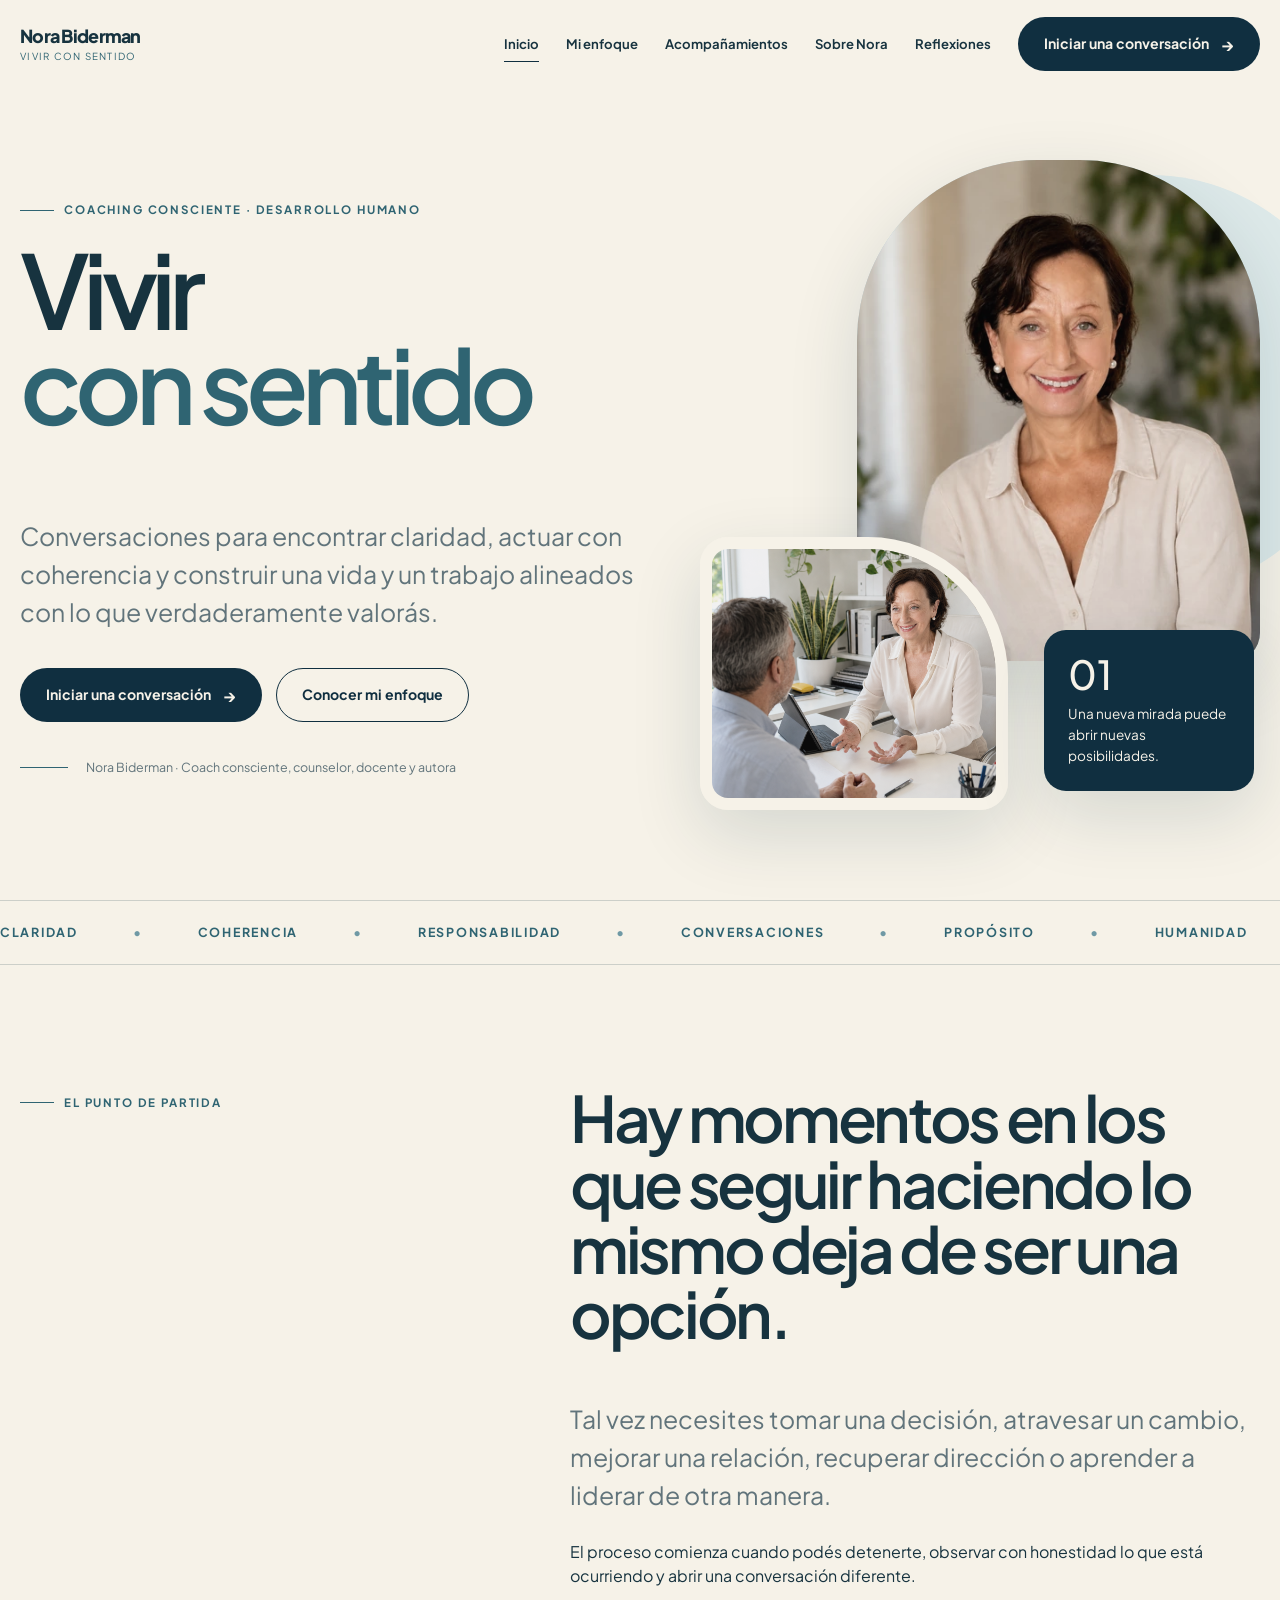
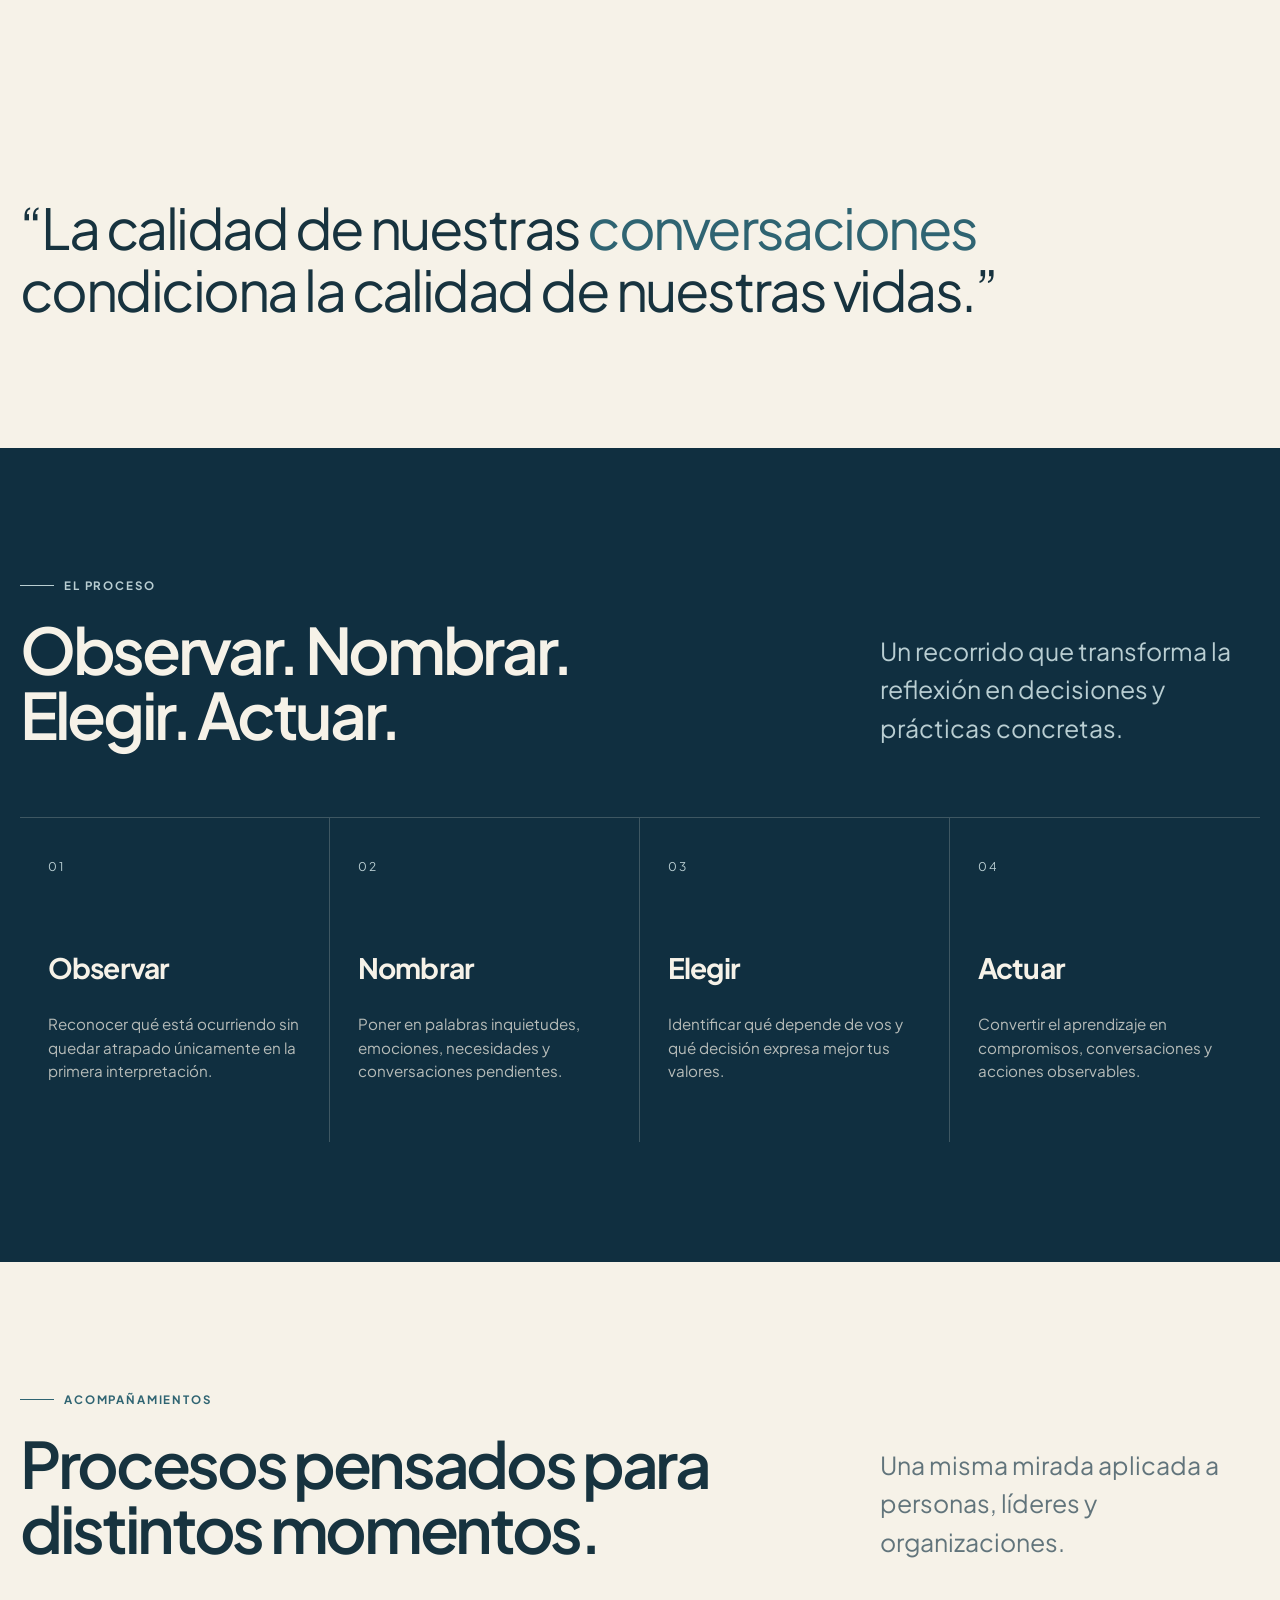
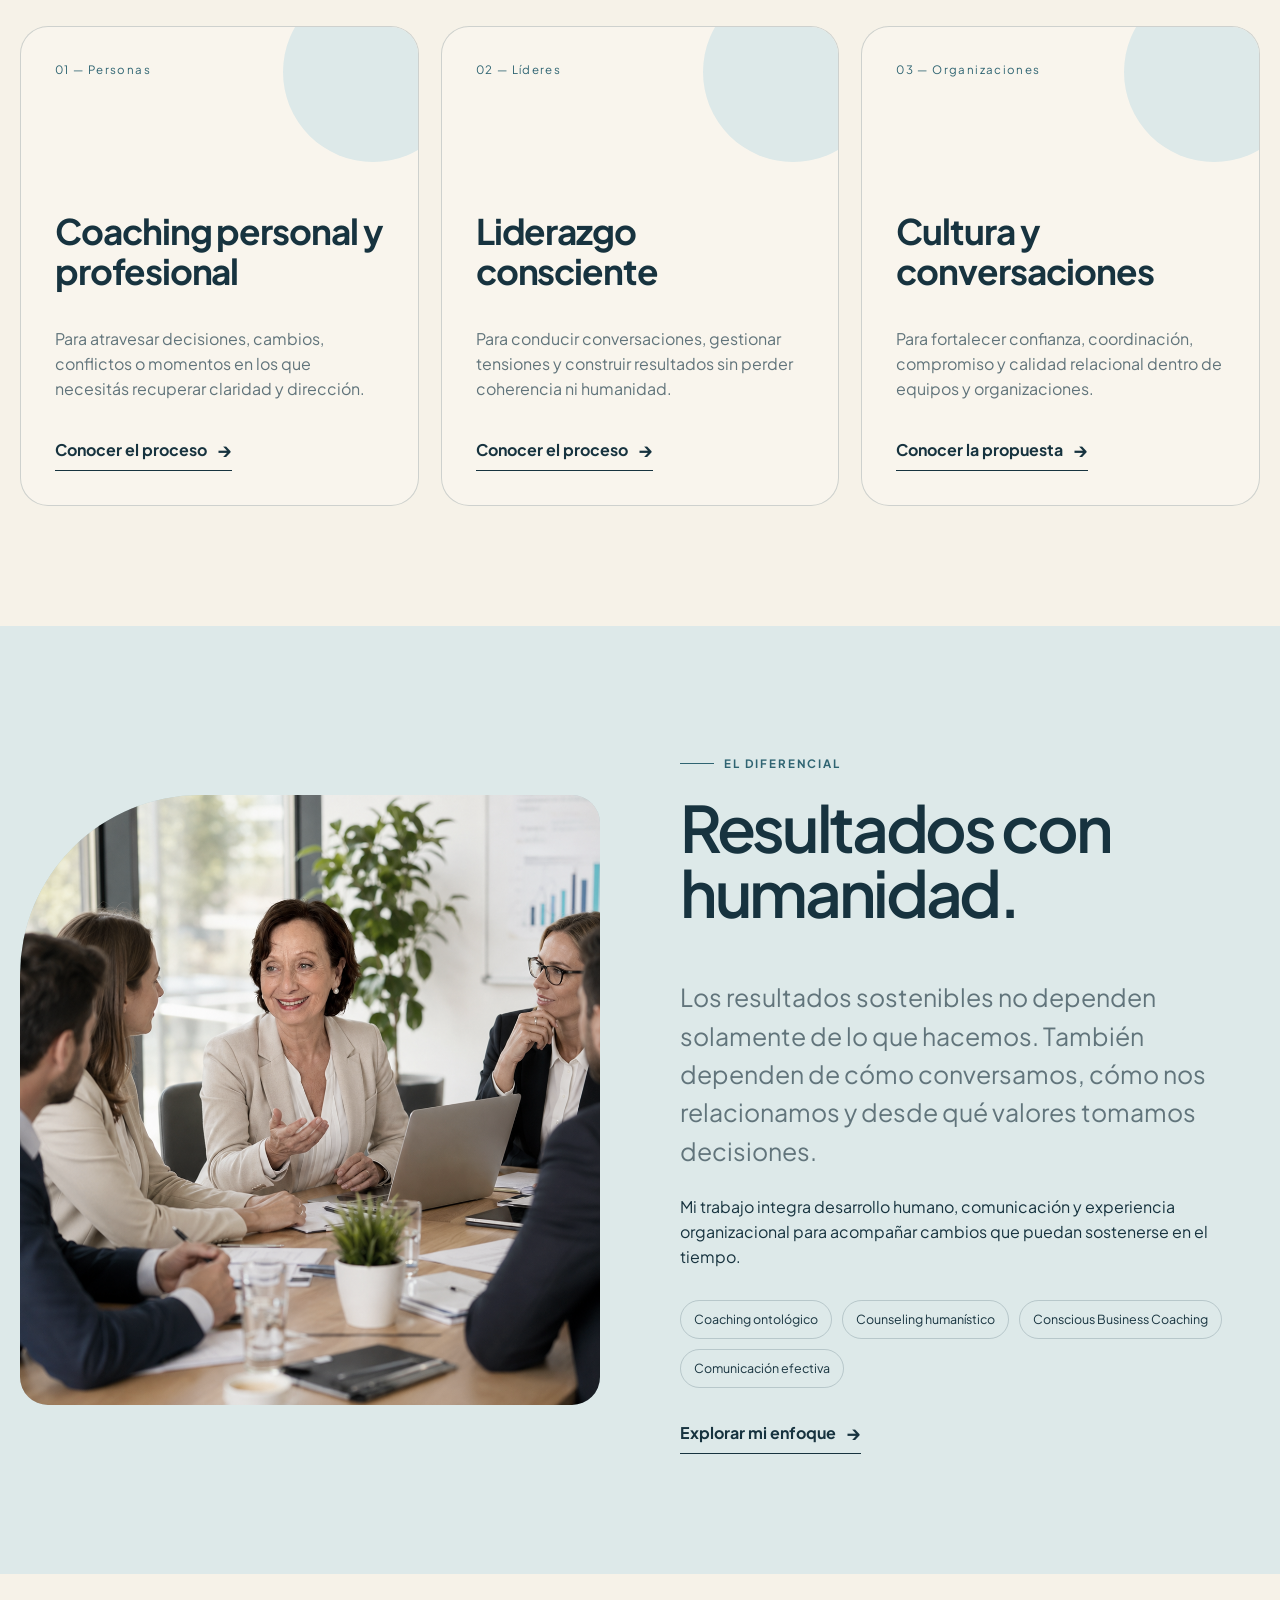
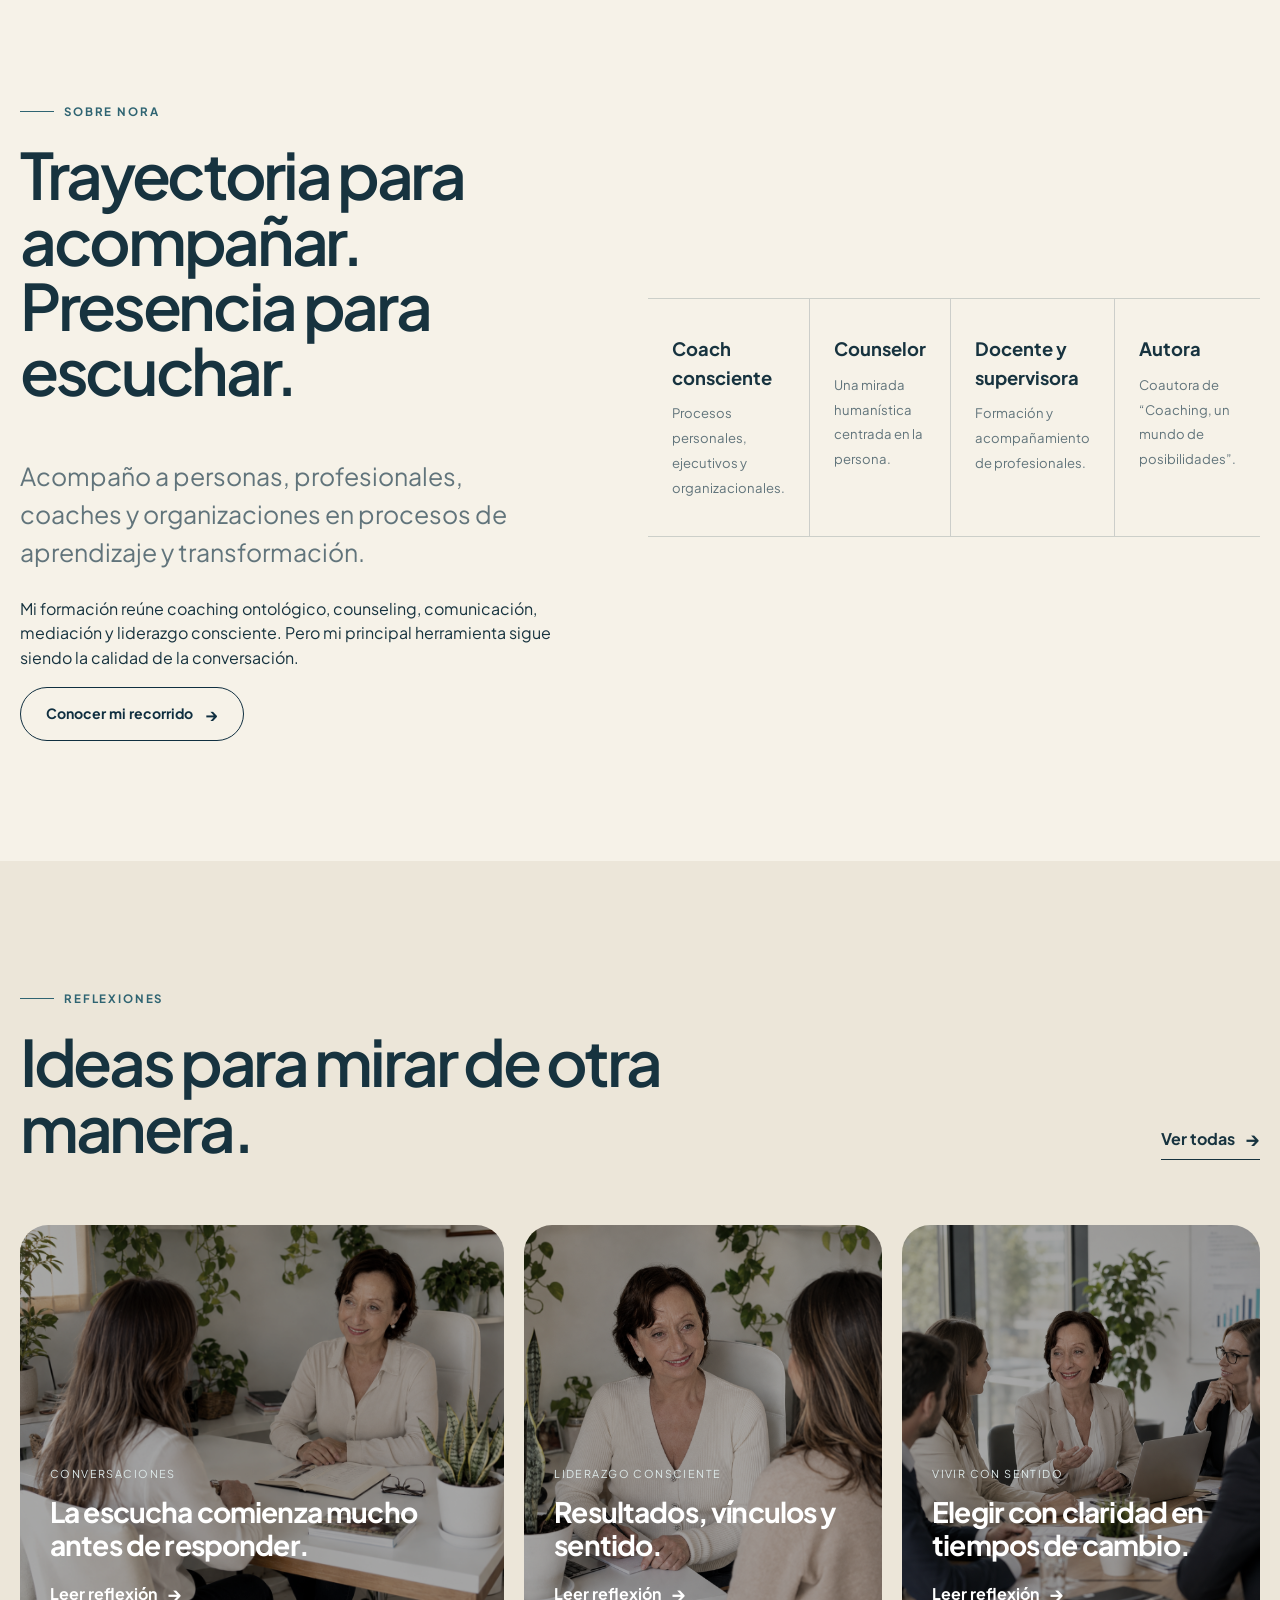
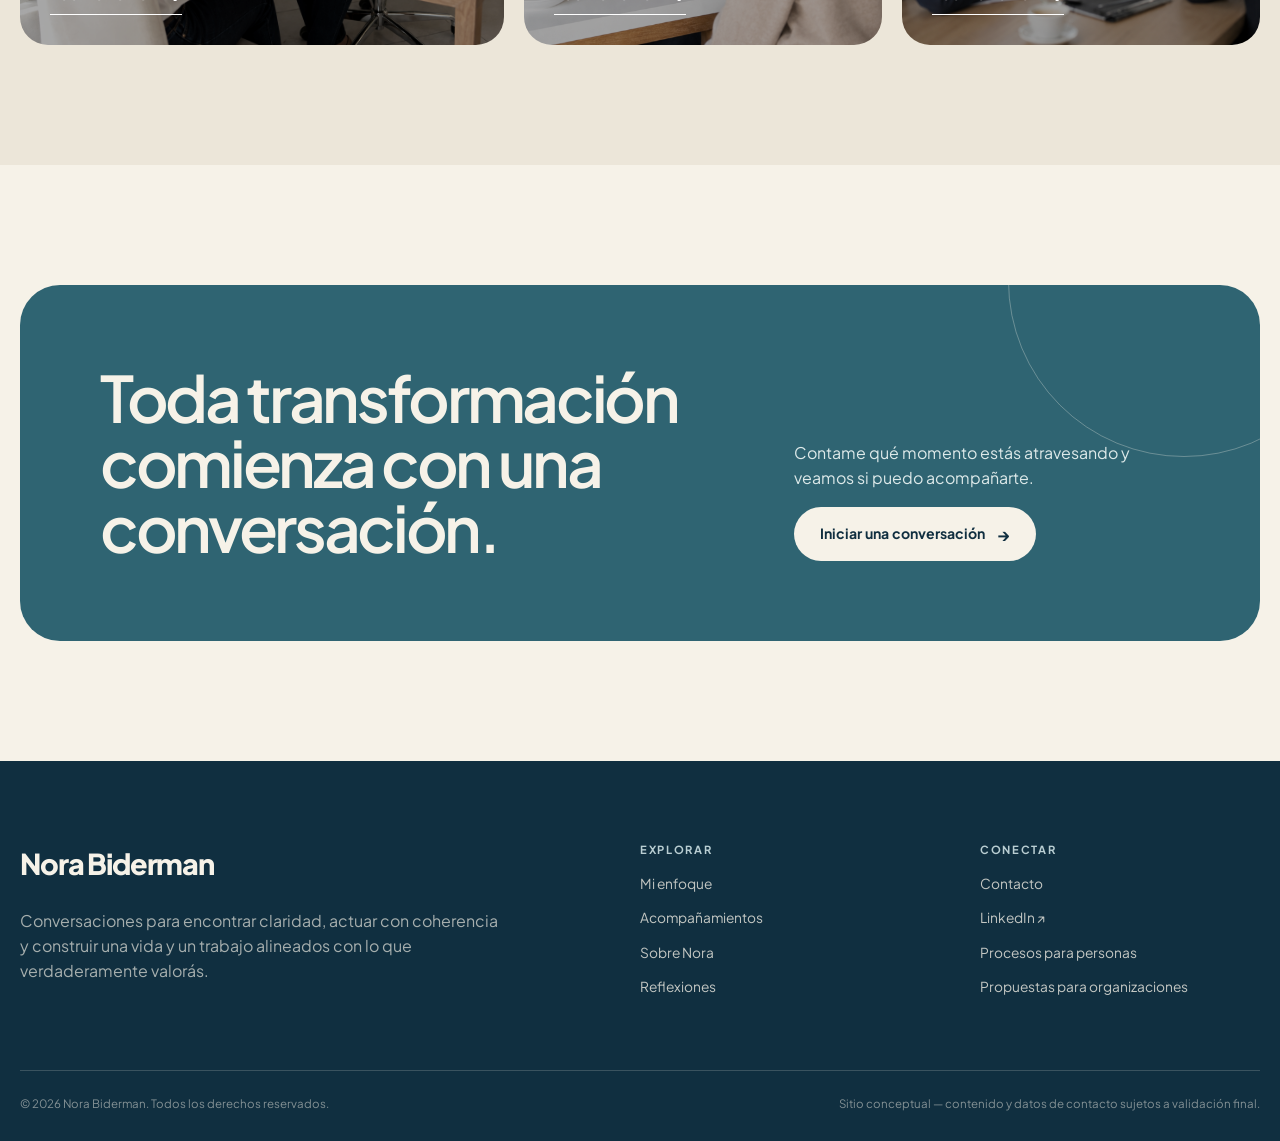
==== index.html @ 9ffe687c "Add files via upload Mover sitio a la raíz" ====
<!doctype html>
<html lang="es">
<head>
  <meta charset="utf-8">
  <meta name="viewport" content="width=device-width, initial-scale=1">
  <title>Nora Biderman — Vivir con sentido</title>
  <meta name="description" content="Coaching consciente para personas, líderes y organizaciones. Conversaciones para encontrar claridad y actuar con coherencia.">
  <meta name="theme-color" content="#102f40">
  <link rel="icon" href="favicon.svg" type="image/svg+xml">
  <link rel="preconnect" href="https://fonts.googleapis.com">
  <link rel="preconnect" href="https://fonts.gstatic.com" crossorigin>
  <link rel="stylesheet" href="styles.css">
</head>
<body>

<a class="skip-link" href="#contenido">Saltar al contenido</a>
<header class="site-header">
  <div class="container navbar">
    <a class="brand" href="index.html" aria-label="Nora Biderman, inicio">
      <span class="brand-name">Nora Biderman</span>
      <span class="brand-tag">Vivir con sentido</span>
    </a>
    <nav class="nav-links" aria-label="Navegación principal">
      <a href="index.html" class="active">Inicio</a><a href="enfoque.html" class="">Mi enfoque</a><a href="acompanamientos.html" class="">Acompañamientos</a><a href="sobre-nora.html" class="">Sobre Nora</a><a href="reflexiones.html" class="">Reflexiones</a>
      <a class="btn btn-primary" href="contacto.html">Iniciar una conversación <span class="arrow">→</span></a>
    </nav>
    <button class="menu-toggle" aria-label="Abrir menú" aria-expanded="false">☰</button>
  </div>
</header>
<main id="contenido">

<section class="hero">
  <div class="container hero-grid">
    <div class="hero-copy reveal">
      <span class="eyebrow">Coaching consciente · Desarrollo humano</span>
      <h1>Vivir<br><span class="display-line">con sentido</span></h1>
      <p class="lead">Conversaciones para encontrar claridad, actuar con coherencia y construir una vida y un trabajo alineados con lo que verdaderamente valorás.</p>
      <div class="hero-actions">
        <a class="btn btn-primary" href="contacto.html">Iniciar una conversación <span class="arrow">→</span></a>
        <a class="btn btn-secondary" href="enfoque.html">Conocer mi enfoque</a>
      </div>
      <div class="hero-signature">Nora Biderman · Coach consciente, counselor, docente y autora</div>
    </div>
    <div class="hero-visual reveal">
      <div class="hero-image-main"><img src="assets/nora-biderman-home.webp" alt="Retrato de Nora Biderman"></div>
      <div class="hero-image-small"><img src="assets/coaching-two-women.webp" alt="Dos personas en una conversación profesional"></div>
      <div class="hero-note"><strong>01</strong>Una nueva mirada puede abrir nuevas posibilidades.</div>
    </div>
  </div>
</section>

<div class="marquee" aria-hidden="true"><div class="marquee-track">
  <span>Claridad</span><span>Coherencia</span><span>Responsabilidad</span><span>Conversaciones</span><span>Propósito</span><span>Humanidad</span>
  <span>Claridad</span><span>Coherencia</span><span>Responsabilidad</span><span>Conversaciones</span><span>Propósito</span><span>Humanidad</span>
</div></div>

<section class="section">
  <div class="container intro-grid">
    <div class="reveal"><span class="eyebrow">El punto de partida</span></div>
    <div class="intro-copy reveal">
      <h2>Hay momentos en los que seguir haciendo lo mismo deja de ser una opción.</h2>
      <p class="lead">Tal vez necesites tomar una decisión, atravesar un cambio, mejorar una relación, recuperar dirección o aprender a liderar de otra manera.</p>
      <p>El proceso comienza cuando podés detenerte, observar con honestidad lo que está ocurriendo y abrir una conversación diferente.</p>
    </div>
  </div>
</section>

<section class="section-sm">
  <div class="container reveal">
    <p class="quote-block">“La calidad de nuestras <em>conversaciones</em> condiciona la calidad de nuestras vidas.”</p>
  </div>
</section>

<section class="section dark-section">
  <div class="container">
    <div class="section-head reveal">
      <div><span class="eyebrow">El proceso</span><h2>Observar. Nombrar.<br>Elegir. Actuar.</h2></div>
      <p class="lead">Un recorrido que transforma la reflexión en decisiones y prácticas concretas.</p>
    </div>
    <div class="method-grid">
      <article class="method-card reveal"><div class="method-number">01</div><h3>Observar</h3><p>Reconocer qué está ocurriendo sin quedar atrapado únicamente en la primera interpretación.</p></article>
      <article class="method-card reveal"><div class="method-number">02</div><h3>Nombrar</h3><p>Poner en palabras inquietudes, emociones, necesidades y conversaciones pendientes.</p></article>
      <article class="method-card reveal"><div class="method-number">03</div><h3>Elegir</h3><p>Identificar qué depende de vos y qué decisión expresa mejor tus valores.</p></article>
      <article class="method-card reveal"><div class="method-number">04</div><h3>Actuar</h3><p>Convertir el aprendizaje en compromisos, conversaciones y acciones observables.</p></article>
    </div>
  </div>
</section>

<section class="section">
  <div class="container">
    <div class="section-head reveal">
      <div><span class="eyebrow">Acompañamientos</span><h2>Procesos pensados para distintos momentos.</h2></div>
      <p class="lead">Una misma mirada aplicada a personas, líderes y organizaciones.</p>
    </div>
    <div class="services-grid">
      <article class="service-card reveal"><div class="service-orb"></div><span class="num">01 — Personas</span><h3>Coaching personal y profesional</h3><p>Para atravesar decisiones, cambios, conflictos o momentos en los que necesitás recuperar claridad y dirección.</p><a class="text-link" href="acompanamientos.html#personas">Conocer el proceso <span class="arrow">→</span></a></article>
      <article class="service-card reveal"><div class="service-orb"></div><span class="num">02 — Líderes</span><h3>Liderazgo consciente</h3><p>Para conducir conversaciones, gestionar tensiones y construir resultados sin perder coherencia ni humanidad.</p><a class="text-link" href="acompanamientos.html#lideres">Conocer el proceso <span class="arrow">→</span></a></article>
      <article class="service-card reveal"><div class="service-orb"></div><span class="num">03 — Organizaciones</span><h3>Cultura y conversaciones</h3><p>Para fortalecer confianza, coordinación, compromiso y calidad relacional dentro de equipos y organizaciones.</p><a class="text-link" href="acompanamientos.html#organizaciones">Conocer la propuesta <span class="arrow">→</span></a></article>
    </div>
  </div>
</section>

<section class="section" style="background:var(--sky)">
  <div class="container split">
    <div class="image-frame reveal"><img src="assets/team-conversation.webp" alt="Personas conversando en un espacio de trabajo luminoso"></div>
    <div class="reveal">
      <span class="eyebrow">El diferencial</span>
      <h2>Resultados con humanidad.</h2>
      <p class="lead">Los resultados sostenibles no dependen solamente de lo que hacemos. También dependen de cómo conversamos, cómo nos relacionamos y desde qué valores tomamos decisiones.</p>
      <p>Mi trabajo integra desarrollo humano, comunicación y experiencia organizacional para acompañar cambios que puedan sostenerse en el tiempo.</p>
      <div class="pill-list"><span class="pill">Coaching ontológico</span><span class="pill">Counseling humanístico</span><span class="pill">Conscious Business Coaching</span><span class="pill">Comunicación efectiva</span></div>
      <a class="text-link" href="enfoque.html">Explorar mi enfoque <span class="arrow">→</span></a>
    </div>
  </div>
</section>

<section class="section">
  <div class="container split">
    <div class="reveal">
      <span class="eyebrow">Sobre Nora</span>
      <h2>Trayectoria para acompañar. Presencia para escuchar.</h2>
      <p class="lead">Acompaño a personas, profesionales, coaches y organizaciones en procesos de aprendizaje y transformación.</p>
      <p>Mi formación reúne coaching ontológico, counseling, comunicación, mediación y liderazgo consciente. Pero mi principal herramienta sigue siendo la calidad de la conversación.</p>
      <a class="btn btn-secondary" href="sobre-nora.html">Conocer mi recorrido <span class="arrow">→</span></a>
    </div>
    <div class="reveal">
      <div class="credentials">
        <div class="credential"><strong>Coach consciente</strong><span>Procesos personales, ejecutivos y organizacionales.</span></div>
        <div class="credential"><strong>Counselor</strong><span>Una mirada humanística centrada en la persona.</span></div>
        <div class="credential"><strong>Docente y supervisora</strong><span>Formación y acompañamiento de profesionales.</span></div>
        <div class="credential"><strong>Autora</strong><span>Coautora de “Coaching, un mundo de posibilidades”.</span></div>
      </div>
    </div>
  </div>
</section>

<section class="section" style="background:var(--ivory-deep)">
  <div class="container">
    <div class="section-head reveal"><div><span class="eyebrow">Reflexiones</span><h2>Ideas para mirar de otra manera.</h2></div><a class="text-link" href="reflexiones.html">Ver todas <span class="arrow">→</span></a></div>
    <div class="reflection-grid">
      <a class="article-card reveal" href="reflexiones.html"><img src="assets/executive-conversation.webp" alt="Conversación entre profesionales"><div class="article-body"><span class="article-tag">Conversaciones</span><h3>La escucha comienza mucho antes de responder.</h3><span class="text-link">Leer reflexión <span class="arrow">→</span></span></div></a>
      <a class="article-card reveal" href="reflexiones.html"><img src="assets/coaching-dialogue.webp" alt="Dos profesionales en una conversación de escucha"><div class="article-body"><span class="article-tag">Liderazgo consciente</span><h3>Resultados, vínculos y sentido.</h3><span class="text-link">Leer reflexión <span class="arrow">→</span></span></div></a>
      <a class="article-card reveal" href="reflexiones.html"><img src="assets/team-conversation.webp" alt="Personas colaborando"><div class="article-body"><span class="article-tag">Vivir con sentido</span><h3>Elegir con claridad en tiempos de cambio.</h3><span class="text-link">Leer reflexión <span class="arrow">→</span></span></div></a>
    </div>
  </div>
</section>

<section class="section">
  <div class="container cta-panel reveal">
    <h2>Toda transformación comienza con una conversación.</h2>
    <div><p>Contame qué momento estás atravesando y veamos si puedo acompañarte.</p><a class="btn btn-light" href="contacto.html">Iniciar una conversación <span class="arrow">→</span></a></div>
  </div>
</section>

</main>

<footer class="site-footer">
  <div class="container">
    <div class="footer-grid">
      <div class="footer-brand">
        <div class="brand-name">Nora Biderman</div>
        <p>Conversaciones para encontrar claridad, actuar con coherencia y construir una vida y un trabajo alineados con lo que verdaderamente valorás.</p>
      </div>
      <div class="footer-col">
        <h4>Explorar</h4>
        <a href="enfoque.html">Mi enfoque</a>
        <a href="acompanamientos.html">Acompañamientos</a>
        <a href="sobre-nora.html">Sobre Nora</a>
        <a href="reflexiones.html">Reflexiones</a>
      </div>
      <div class="footer-col">
        <h4>Conectar</h4>
        <a href="contacto.html">Contacto</a>
        <a href="https://ar.linkedin.com/in/nora-biderman-a055889" target="_blank" rel="noreferrer">LinkedIn ↗</a>
        <a href="contacto.html">Procesos para personas</a>
        <a href="contacto.html">Propuestas para organizaciones</a>
      </div>
    </div>
    <div class="footer-bottom">
      <span>© 2026 Nora Biderman. Todos los derechos reservados.</span>
      <span>Sitio conceptual — contenido y datos de contacto sujetos a validación final.</span>
    </div>
  </div>
</footer>
<script src="script.js"></script>
</body>
</html>
---- styles.css ----
@import url('https://fonts.googleapis.com/css2?family=Plus+Jakarta+Sans:ital,wght@0,300;0,400;0,500;0,600;0,700;0,800;1,400&display=swap');

:root {
  --ivory: #f6f2e8;
  --ivory-deep: #ece6d9;
  --paper: #fffdf7;
  --navy: #102f40;
  --navy-2: #183d50;
  --petrol: #2f6472;
  --blue: #6f99a5;
  --mist: #b9ced2;
  --sky: #dde9e9;
  --sand: #d6c7b0;
  --ink: #17333f;
  --muted: #61747b;
  --line: rgba(16, 47, 64, .18);
  --shadow: 0 24px 70px rgba(16, 47, 64, .14);
  --radius: 28px;
  --max: 1240px;
}

* { box-sizing: border-box; }
html { scroll-behavior: smooth; }
body {
  margin: 0;
  font-family: 'Plus Jakarta Sans', Arial, sans-serif;
  color: var(--ink);
  background: var(--ivory);
  line-height: 1.55;
  text-rendering: optimizeLegibility;
}
img { width: 100%; display: block; }
a { color: inherit; text-decoration: none; }
button, input, select, textarea { font: inherit; }

.skip-link {
  position: fixed; left: 16px; top: -60px; z-index: 1000;
  background: var(--paper); color: var(--navy); padding: 12px 16px; border-radius: 12px;
}
.skip-link:focus { top: 16px; }

.container { width: min(calc(100% - 40px), var(--max)); margin-inline: auto; }
.section { padding: 120px 0; position: relative; }
.section-sm { padding: 72px 0; }

.eyebrow {
  display: inline-flex; align-items: center; gap: 10px;
  font-size: .72rem; font-weight: 700; letter-spacing: .16em; text-transform: uppercase;
  color: var(--petrol); margin-bottom: 22px;
}
.eyebrow::before { content: ''; width: 34px; height: 1px; background: currentColor; }

h1, h2, h3, h4, p { margin-top: 0; }
h1 { font-size: clamp(3.7rem, 8vw, 7.7rem); line-height: .93; letter-spacing: -.065em; font-weight: 600; }
h2 { font-size: clamp(2.4rem, 5vw, 4.9rem); line-height: 1.02; letter-spacing: -.052em; font-weight: 600; }
h3 { font-size: clamp(1.35rem, 2.2vw, 2rem); line-height: 1.15; letter-spacing: -.03em; }
.lead { font-size: clamp(1.15rem, 2vw, 1.55rem); line-height: 1.55; color: var(--muted); }
.display-line { display: block; color: var(--petrol); }

.btn {
  display: inline-flex; align-items: center; justify-content: center; gap: 12px;
  min-height: 54px; padding: 0 25px; border-radius: 999px; border: 1px solid transparent;
  font-size: .88rem; font-weight: 700; transition: .25s ease; cursor: pointer;
}
.btn-primary { color: var(--ivory); background: var(--navy); }
.btn-primary:hover { background: var(--petrol); transform: translateY(-2px); }
.btn-secondary { color: var(--navy); border-color: var(--navy); background: transparent; }
.btn-secondary:hover { background: var(--navy); color: var(--ivory); }
.btn-light { background: var(--ivory); color: var(--navy); }
.btn-light:hover { background: white; transform: translateY(-2px); }
.arrow { font-size: 1.2em; transition: transform .25s ease; }
.btn:hover .arrow, .text-link:hover .arrow { transform: translateX(5px); }
.text-link { display: inline-flex; align-items: center; gap: 10px; font-weight: 700; border-bottom: 1px solid currentColor; padding-bottom: 5px; }

.site-header {
  position: fixed; inset: 0 0 auto; z-index: 100; transition: .25s ease;
  border-bottom: 1px solid transparent;
}
.site-header.scrolled { background: rgba(246, 242, 232, .91); backdrop-filter: blur(16px); border-color: var(--line); }
.navbar { height: 88px; display: flex; align-items: center; justify-content: space-between; gap: 24px; }
.brand { display: flex; flex-direction: column; line-height: 1; }
.brand-name { font-size: 1.12rem; font-weight: 800; letter-spacing: -.04em; }
.brand-tag { font-size: .61rem; color: var(--petrol); margin-top: 7px; text-transform: uppercase; letter-spacing: .13em; }
.nav-links { display: flex; align-items: center; gap: 27px; font-size: .82rem; font-weight: 650; }
.nav-links a:not(.btn) { position: relative; }
.nav-links a:not(.btn)::after { content: ''; position: absolute; left: 0; right: 100%; bottom: -8px; height: 1px; background: var(--navy); transition: .25s; }
.nav-links a:not(.btn):hover::after, .nav-links a.active::after { right: 0; }
.menu-toggle { display: none; border: 0; background: none; color: var(--navy); width: 46px; height: 46px; font-size: 1.5rem; }

.hero { min-height: 100vh; padding: 150px 0 80px; display: grid; align-items: center; overflow: hidden; }
.hero-grid { display: grid; grid-template-columns: 1.05fr .95fr; gap: 62px; align-items: center; }
.hero-copy { position: relative; z-index: 2; }
.hero-copy p { max-width: 640px; }
.hero-actions { display: flex; flex-wrap: wrap; gap: 14px; margin-top: 36px; }
.hero-signature { margin-top: 36px; display: flex; gap: 18px; align-items: center; font-size: .78rem; color: var(--muted); }
.hero-signature::before { content: ''; width: 48px; height: 1px; background: var(--petrol); }
.hero-visual { position: relative; min-height: 650px; }
.hero-visual::before { content: ''; position: absolute; width: 420px; height: 420px; border-radius: 50%; background: var(--sky); top: 15px; right: -100px; }
.hero-image-main { position: absolute; right: 0; top: 0; width: 72%; height: 77%; border-radius: 180px 180px 28px 28px; overflow: hidden; box-shadow: var(--shadow); background: var(--mist); }
.hero-image-main img { height: 100%; object-fit: cover; object-position: center 24%; filter: saturate(.78) contrast(.96); }
.hero-image-small { position: absolute; left: 0; bottom: 0; width: 55%; height: 42%; overflow: hidden; border: 12px solid var(--ivory); border-radius: 28px 140px 28px 28px; box-shadow: var(--shadow); }
.hero-image-small img { height: 100%; object-fit: cover; filter: saturate(.72) contrast(.92); }
.hero-note { position: absolute; right: 1%; bottom: 3%; width: 210px; padding: 24px; background: var(--navy); color: var(--ivory); border-radius: 22px; font-size: .85rem; box-shadow: var(--shadow); }
.hero-note strong { display: block; font-size: 2.5rem; line-height: 1; margin-bottom: 9px; font-weight: 500; }

.marquee { overflow: hidden; border-block: 1px solid var(--line); padding: 22px 0; color: var(--petrol); }
.marquee-track { display: flex; width: max-content; gap: 55px; animation: marquee 24s linear infinite; font-size: .78rem; font-weight: 700; letter-spacing: .14em; text-transform: uppercase; }
.marquee-track span::after { content: '•'; margin-left: 55px; color: var(--blue); }
@keyframes marquee { to { transform: translateX(-50%); } }

.intro-grid { display: grid; grid-template-columns: .8fr 1.2fr; gap: 90px; }
.intro-copy { max-width: 790px; }
.quote-block { font-size: clamp(2rem, 4.4vw, 4.4rem); line-height: 1.09; letter-spacing: -.045em; font-weight: 400; }
.quote-block em { color: var(--petrol); font-style: normal; }

.dark-section { background: var(--navy); color: var(--ivory); }
.dark-section .eyebrow, .dark-section .lead { color: var(--mist); }
.dark-section .line-card { border-color: rgba(246, 242, 232, .22); }

.method-grid { display: grid; grid-template-columns: repeat(4, 1fr); gap: 0; margin-top: 70px; border-top: 1px solid rgba(246,242,232,.2); }
.method-card { padding: 40px 28px 44px; border-right: 1px solid rgba(246,242,232,.2); }
.method-card:last-child { border-right: 0; }
.method-number { font-size: .75rem; color: var(--mist); letter-spacing: .13em; margin-bottom: 75px; }
.method-card p { color: rgba(246,242,232,.72); font-size: .95rem; }

.section-head { display: flex; justify-content: space-between; align-items: end; gap: 40px; margin-bottom: 65px; }
.section-head h2 { max-width: 860px; margin-bottom: 0; }
.section-head p { max-width: 380px; margin-bottom: 0; }
.services-grid { display: grid; grid-template-columns: repeat(3, 1fr); gap: 22px; }
.service-card { min-height: 480px; padding: 34px; border: 1px solid var(--line); border-radius: var(--radius); display: flex; flex-direction: column; position: relative; overflow: hidden; transition: .35s ease; background: rgba(255,253,247,.35); }
.service-card:hover { transform: translateY(-8px); box-shadow: var(--shadow); background: var(--paper); }
.service-card .num { font-size: .72rem; color: var(--petrol); letter-spacing: .12em; }
.service-card h3 { margin-top: auto; font-size: 2.2rem; }
.service-card p { color: var(--muted); }
.service-card .text-link { margin-top: 18px; align-self: flex-start; }
.service-orb { position: absolute; width: 180px; height: 180px; border-radius: 50%; right: -45px; top: -45px; background: var(--sky); transition: .35s; }
.service-card:hover .service-orb { transform: scale(1.15); background: var(--mist); }

.split { display: grid; grid-template-columns: 1fr 1fr; gap: 80px; align-items: center; }
.image-frame { overflow: hidden; min-height: 610px; border-radius: 180px 28px 28px 28px; position: relative; background: var(--mist); }
.image-frame img { height: 100%; position: absolute; object-fit: cover; filter: saturate(.72); }
.pill-list { display: flex; flex-wrap: wrap; gap: 10px; margin: 30px 0; }
.pill { border: 1px solid var(--line); border-radius: 999px; padding: 9px 13px; font-size: .78rem; }

.credentials { display: grid; grid-template-columns: repeat(4, 1fr); border-block: 1px solid var(--line); }
.credential { padding: 36px 24px; border-right: 1px solid var(--line); }
.credential:last-child { border: 0; }
.credential strong { display: block; font-size: 1.15rem; margin-bottom: 8px; }
.credential span { color: var(--muted); font-size: .82rem; }

.reflection-grid { display: grid; grid-template-columns: 1.15fr .85fr .85fr; gap: 20px; }
.article-card { min-height: 420px; border-radius: var(--radius); overflow: hidden; position: relative; display: flex; align-items: flex-end; color: white; }
.article-card img { position: absolute; inset: 0; height: 100%; object-fit: cover; filter: saturate(.65) brightness(.66); transition: .4s ease; }
.article-card:hover img { transform: scale(1.035); }
.article-body { position: relative; z-index: 2; padding: 30px; }
.article-tag { font-size: .68rem; text-transform: uppercase; letter-spacing: .13em; color: var(--sky); }
.article-card h3 { margin: 12px 0 18px; }

.cta-panel { background: var(--petrol); color: var(--ivory); border-radius: 40px; padding: 80px; display: grid; grid-template-columns: 1.25fr .75fr; align-items: end; gap: 50px; overflow: hidden; position: relative; }
.cta-panel::after { content: ''; position: absolute; width: 350px; height: 350px; border: 1px solid rgba(246,242,232,.3); border-radius: 50%; right: -100px; top: -180px; }
.cta-panel h2 { margin-bottom: 0; }
.cta-panel p { color: var(--sky); }

.inner-hero { padding: 190px 0 100px; min-height: 74vh; display: grid; align-items: end; overflow: hidden; }
.inner-hero-grid { display: grid; grid-template-columns: 1.1fr .9fr; gap: 70px; align-items: end; }
.inner-hero h1 { font-size: clamp(3.5rem, 7vw, 6.8rem); }
.inner-visual { min-height: 440px; border-radius: 28px 190px 28px 28px; overflow: hidden; position: relative; }
.inner-visual img { position: absolute; height: 100%; object-fit: cover; filter: saturate(.72); }

.principles-grid { display: grid; grid-template-columns: repeat(2, 1fr); border-top: 1px solid var(--line); }
.principle { display: grid; grid-template-columns: 70px 1fr; gap: 20px; padding: 44px 20px; border-bottom: 1px solid var(--line); }
.principle:nth-child(odd) { border-right: 1px solid var(--line); }
.principle .num { color: var(--petrol); font-size: .75rem; }
.principle p { color: var(--muted); }

.detail-card { display: grid; grid-template-columns: .75fr 1.25fr; gap: 65px; padding: 70px 0; border-bottom: 1px solid var(--line); }
.detail-card ul { columns: 2; padding-left: 18px; color: var(--muted); }
.detail-card li { margin-bottom: 11px; break-inside: avoid; }

.process-steps { display: grid; grid-template-columns: repeat(4, 1fr); gap: 14px; }
.process-step { padding: 28px; min-height: 270px; border-radius: 24px; background: var(--paper); border: 1px solid var(--line); }
.process-step .num { color: var(--petrol); font-size: .72rem; letter-spacing: .14em; }
.process-step h3 { margin-top: 65px; }

.timeline { border-left: 1px solid var(--line); margin-left: 15px; }
.timeline-item { padding: 0 0 55px 50px; position: relative; }
.timeline-item::before { content: ''; position: absolute; width: 13px; height: 13px; border-radius: 50%; background: var(--petrol); left: -7px; top: 6px; }
.timeline-item p { color: var(--muted); max-width: 750px; }

.article-list { display: grid; grid-template-columns: repeat(2, 1fr); gap: 16px; }
.article-list-card { border: 1px solid var(--line); border-radius: 24px; padding: 30px; min-height: 270px; background: rgba(255,255,255,.25); display: flex; flex-direction: column; transition: .25s; }
.article-list-card:hover { transform: translateY(-4px); background: var(--paper); box-shadow: var(--shadow); }
.article-list-card h3 { margin-top: auto; }
.article-list-card p { color: var(--muted); font-size: .9rem; }

.contact-grid { display: grid; grid-template-columns: .8fr 1.2fr; gap: 75px; align-items: start; }
.contact-panel { position: sticky; top: 130px; }
.contact-form { background: var(--paper); border-radius: 30px; padding: 42px; box-shadow: var(--shadow); }
.form-row { display: grid; grid-template-columns: 1fr 1fr; gap: 18px; }
.field { margin-bottom: 18px; }
.field label { display: block; font-size: .74rem; font-weight: 700; margin-bottom: 8px; letter-spacing: .03em; }
.field input, .field select, .field textarea { width: 100%; border: 1px solid var(--line); background: var(--ivory); border-radius: 13px; padding: 15px 16px; outline: 0; color: var(--ink); }
.field input:focus, .field select:focus, .field textarea:focus { border-color: var(--petrol); box-shadow: 0 0 0 3px rgba(47,100,114,.12); }
.field textarea { min-height: 150px; resize: vertical; }
.form-note { color: var(--muted); font-size: .75rem; margin-top: 16px; }
.optional { color: var(--muted); font-weight: 400; }
.form-honeypot { position: absolute; left: -10000px; width: 1px; height: 1px; overflow: hidden; }
.form-status { display: none; padding: 18px; border-radius: 14px; margin-top: 20px; line-height: 1.55; }
.form-status.show { display: block; }
.form-success { background: var(--sky); color: var(--ink); }
.form-error { background: #f8e1dc; color: #6f2d24; }
.form-error a { color: inherit; font-weight: 700; text-decoration: underline; }
.contact-form[aria-busy="true"] { cursor: progress; }
.contact-form button[disabled] { opacity: .7; cursor: progress; transform: none; }

.faq { border-top: 1px solid var(--line); }
.faq details { border-bottom: 1px solid var(--line); padding: 24px 0; }
.faq summary { cursor: pointer; font-weight: 700; font-size: 1.04rem; list-style: none; display: flex; justify-content: space-between; }
.faq summary::after { content: '+'; color: var(--petrol); font-size: 1.4rem; }
.faq details[open] summary::after { content: '−'; }
.faq details p { color: var(--muted); max-width: 820px; padding-top: 16px; }

.site-footer { background: var(--navy); color: var(--ivory); padding: 80px 0 28px; }
.footer-grid { display: grid; grid-template-columns: 1.4fr repeat(2, .7fr); gap: 60px; padding-bottom: 70px; }
.footer-brand .brand-name { font-size: 1.8rem; }
.footer-brand p { max-width: 480px; color: rgba(246,242,232,.65); margin-top: 24px; }
.footer-col h4 { font-size: .7rem; text-transform: uppercase; letter-spacing: .15em; color: var(--mist); }
.footer-col a { display: block; margin-top: 13px; font-size: .86rem; color: rgba(246,242,232,.78); }
.footer-col a:hover { color: white; }
.footer-bottom { border-top: 1px solid rgba(246,242,232,.18); padding-top: 24px; display: flex; justify-content: space-between; font-size: .72rem; color: rgba(246,242,232,.5); }

.reveal { opacity: 0; transform: translateY(22px); transition: opacity .7s ease, transform .7s ease; }
.reveal.visible { opacity: 1; transform: none; }

@media (max-width: 980px) {
  .nav-links { position: fixed; top: 0; right: -100%; height: 100vh; width: min(86vw, 430px); padding: 110px 36px; background: var(--ivory); flex-direction: column; align-items: flex-start; font-size: 1.1rem; box-shadow: var(--shadow); transition: .3s ease; }
  .nav-links.open { right: 0; }
  .nav-links .btn { width: 100%; margin-top: 18px; }
  .menu-toggle { display: block; position: relative; z-index: 110; }
  .hero-grid, .inner-hero-grid, .split, .contact-grid, .cta-panel, .intro-grid { grid-template-columns: 1fr; }
  .hero { padding-top: 125px; }
  .hero-visual { min-height: 570px; max-width: 680px; width: 100%; margin-inline: auto; }
  .method-grid, .process-steps { grid-template-columns: repeat(2, 1fr); }
  .method-card:nth-child(2) { border-right: 0; }
  .method-card:nth-child(-n+2) { border-bottom: 1px solid rgba(246,242,232,.2); }
  .services-grid { grid-template-columns: 1fr; }
  .service-card { min-height: 370px; }
  .reflection-grid { grid-template-columns: 1fr 1fr; }
  .reflection-grid .article-card:first-child { grid-column: 1 / -1; }
  .credentials { grid-template-columns: repeat(2, 1fr); }
  .credential:nth-child(2) { border-right: 0; }
  .credential:nth-child(-n+2) { border-bottom: 1px solid var(--line); }
  .detail-card { grid-template-columns: 1fr; gap: 20px; }
  .contact-panel { position: static; }
}

@media (max-width: 640px) {
  .container { width: min(calc(100% - 28px), var(--max)); }
  .section { padding: 82px 0; }
  .navbar { height: 74px; }
  h1 { font-size: clamp(3.1rem, 17vw, 5rem); }
  h2 { font-size: clamp(2.25rem, 11vw, 3.7rem); }
  .hero { min-height: auto; padding-top: 120px; }
  .hero-grid { gap: 40px; }
  .hero-visual { min-height: 455px; }
  .hero-image-main { width: 82%; height: 78%; }
  .hero-image-small { width: 62%; height: 39%; border-width: 8px; }
  .hero-note { width: 170px; padding: 18px; font-size: .72rem; }
  .hero-note strong { font-size: 2rem; }
  .section-head { align-items: flex-start; flex-direction: column; }
  .method-grid, .process-steps, .reflection-grid, .article-list, .principles-grid, .form-row { grid-template-columns: 1fr; }
  .method-card, .method-card:nth-child(2) { border-right: 0; border-bottom: 1px solid rgba(246,242,232,.2); }
  .principle:nth-child(odd) { border-right: 0; }
  .image-frame { min-height: 470px; }
  .credentials { grid-template-columns: 1fr; }
  .credential, .credential:nth-child(2) { border-right: 0; border-bottom: 1px solid var(--line); }
  .cta-panel { padding: 45px 26px; border-radius: 28px; }
  .inner-hero { padding: 140px 0 70px; }
  .inner-visual { min-height: 360px; }
  .detail-card ul { columns: 1; }
  .contact-form { padding: 27px 20px; }
  .footer-grid { grid-template-columns: 1fr; gap: 38px; }
  .footer-bottom { flex-direction: column; gap: 10px; }
}
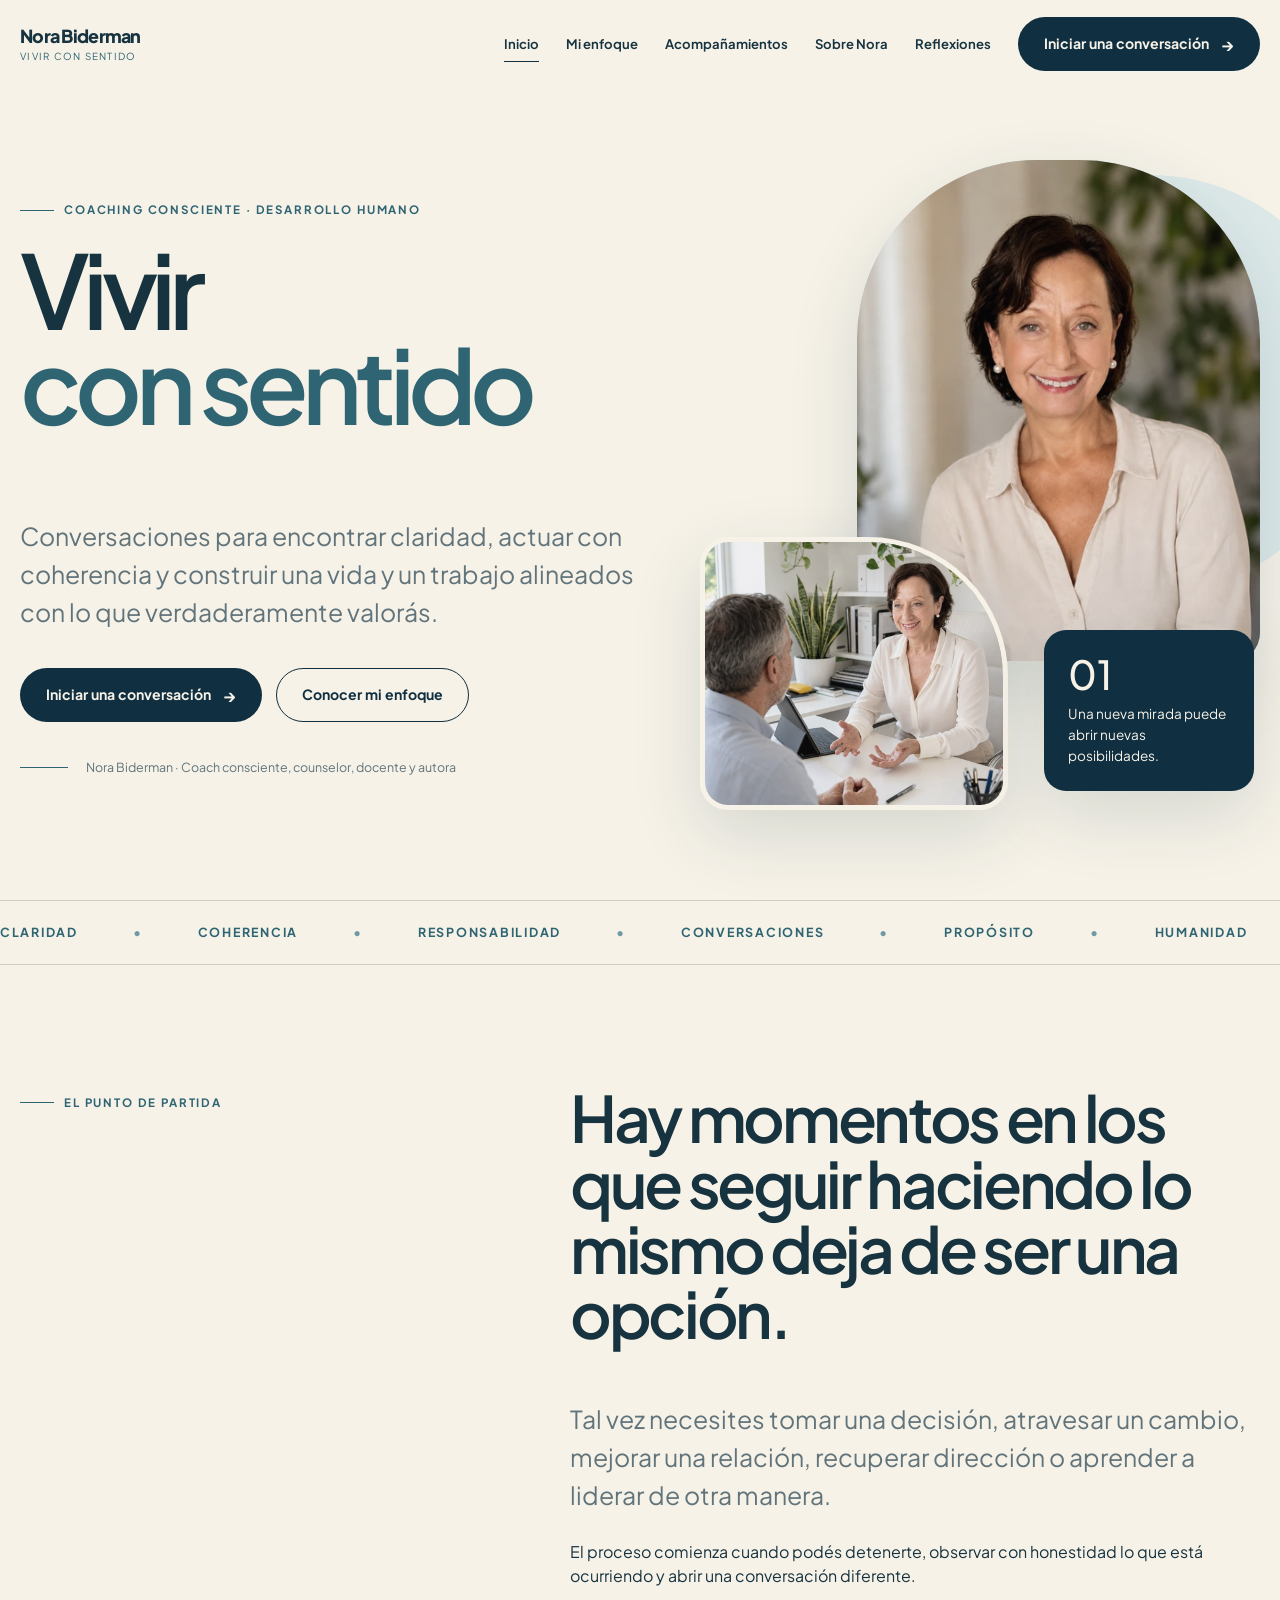
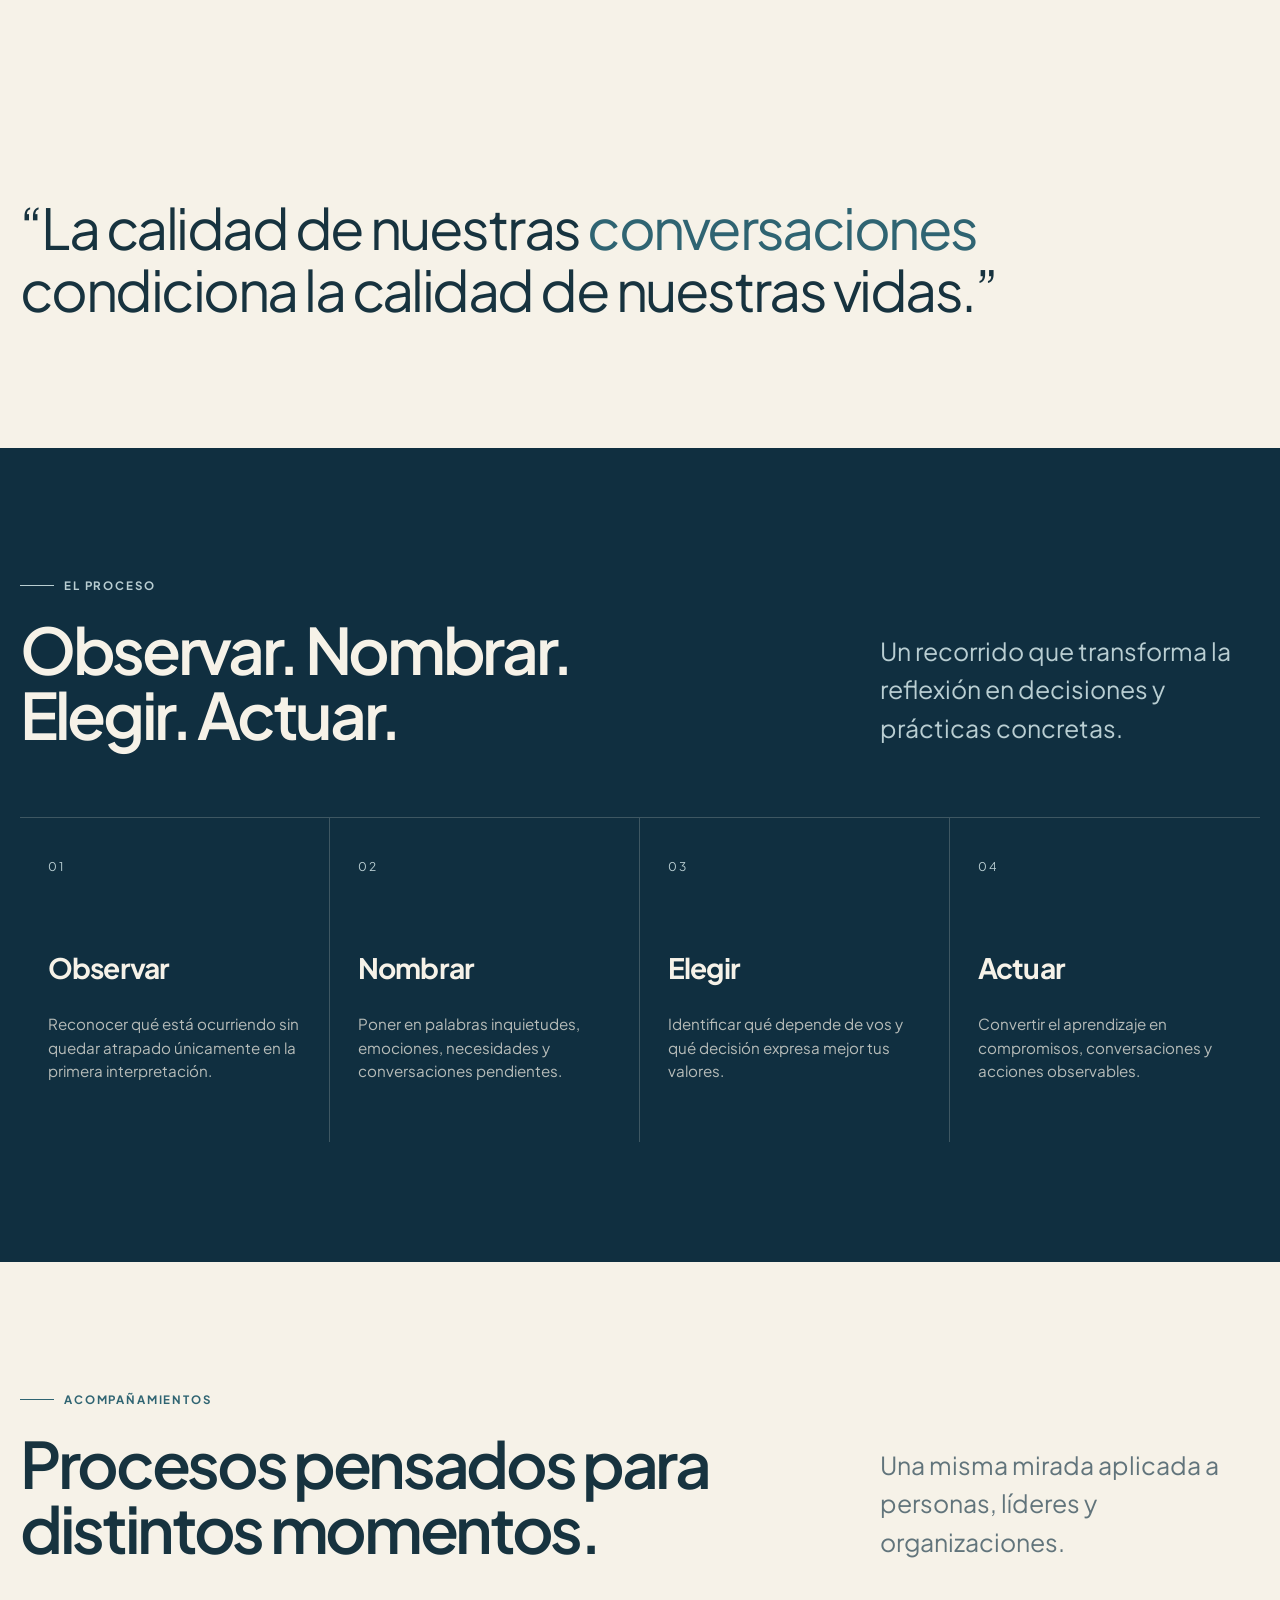
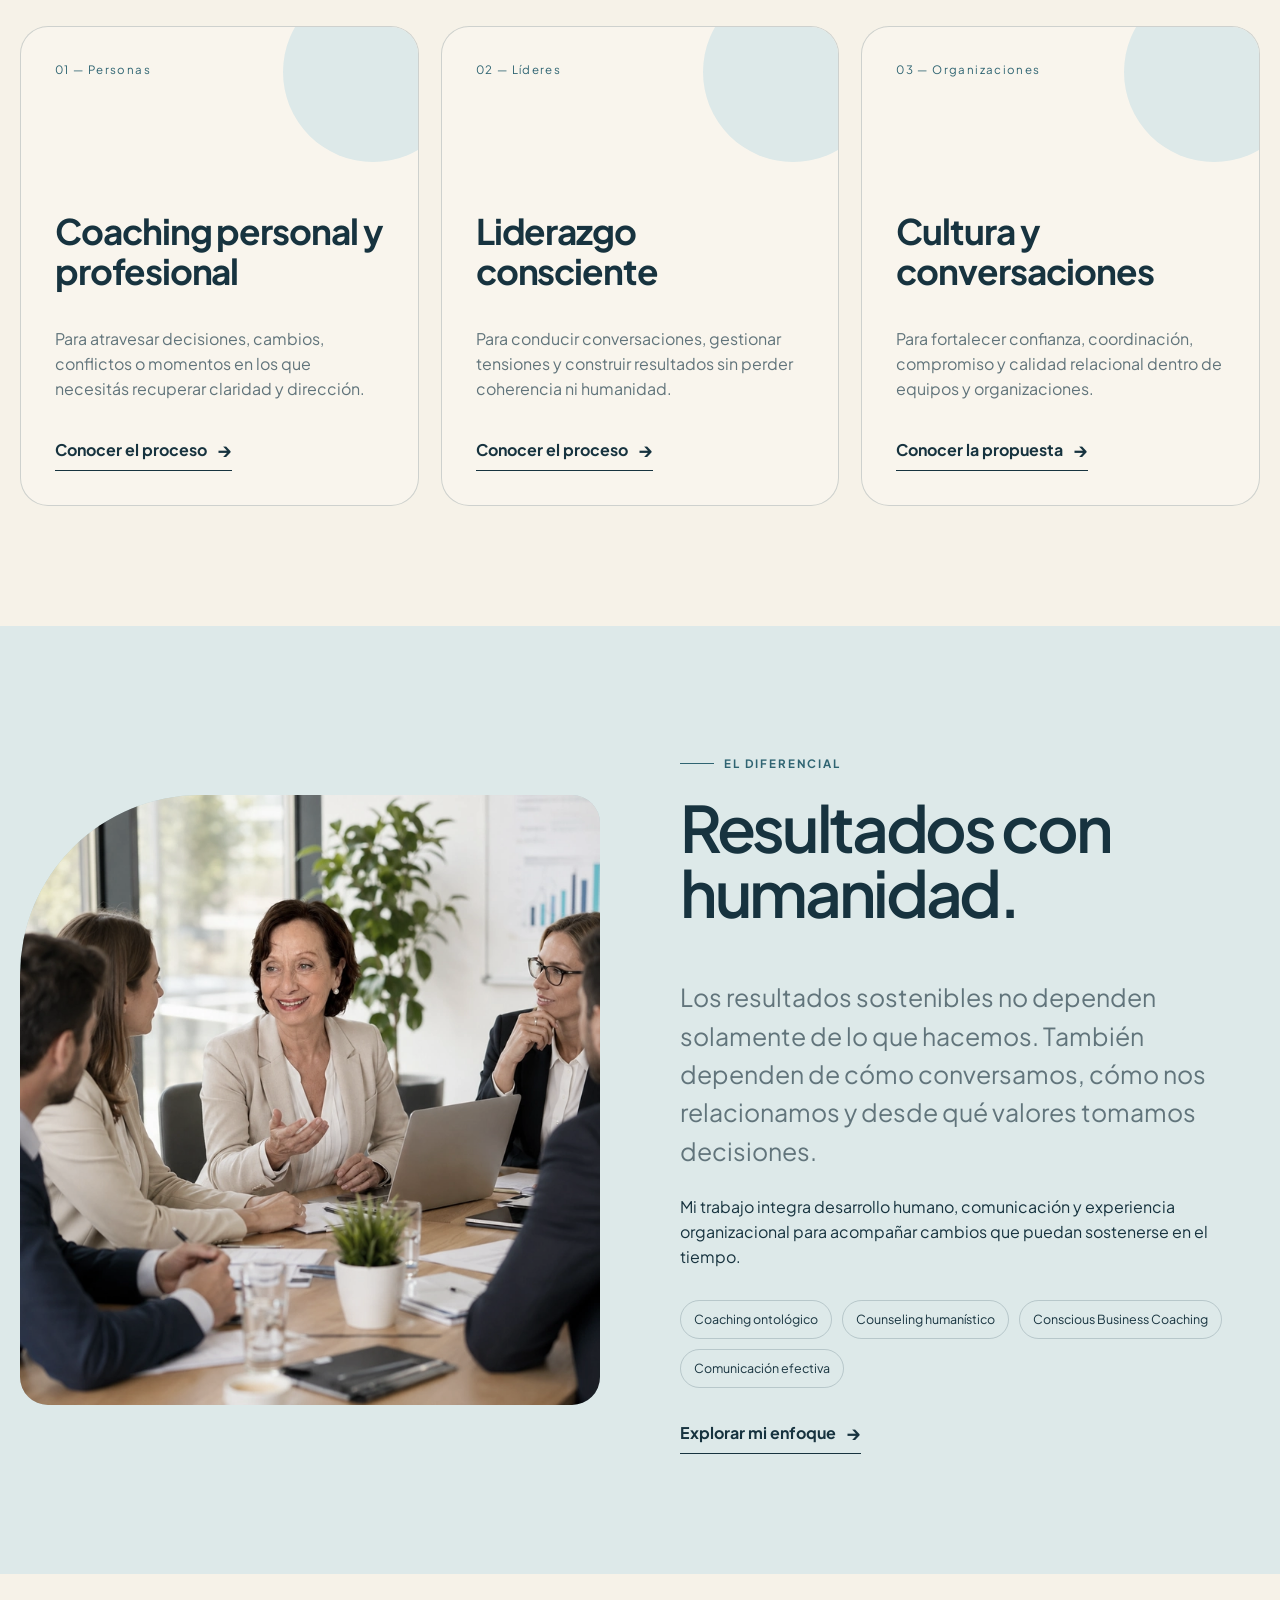
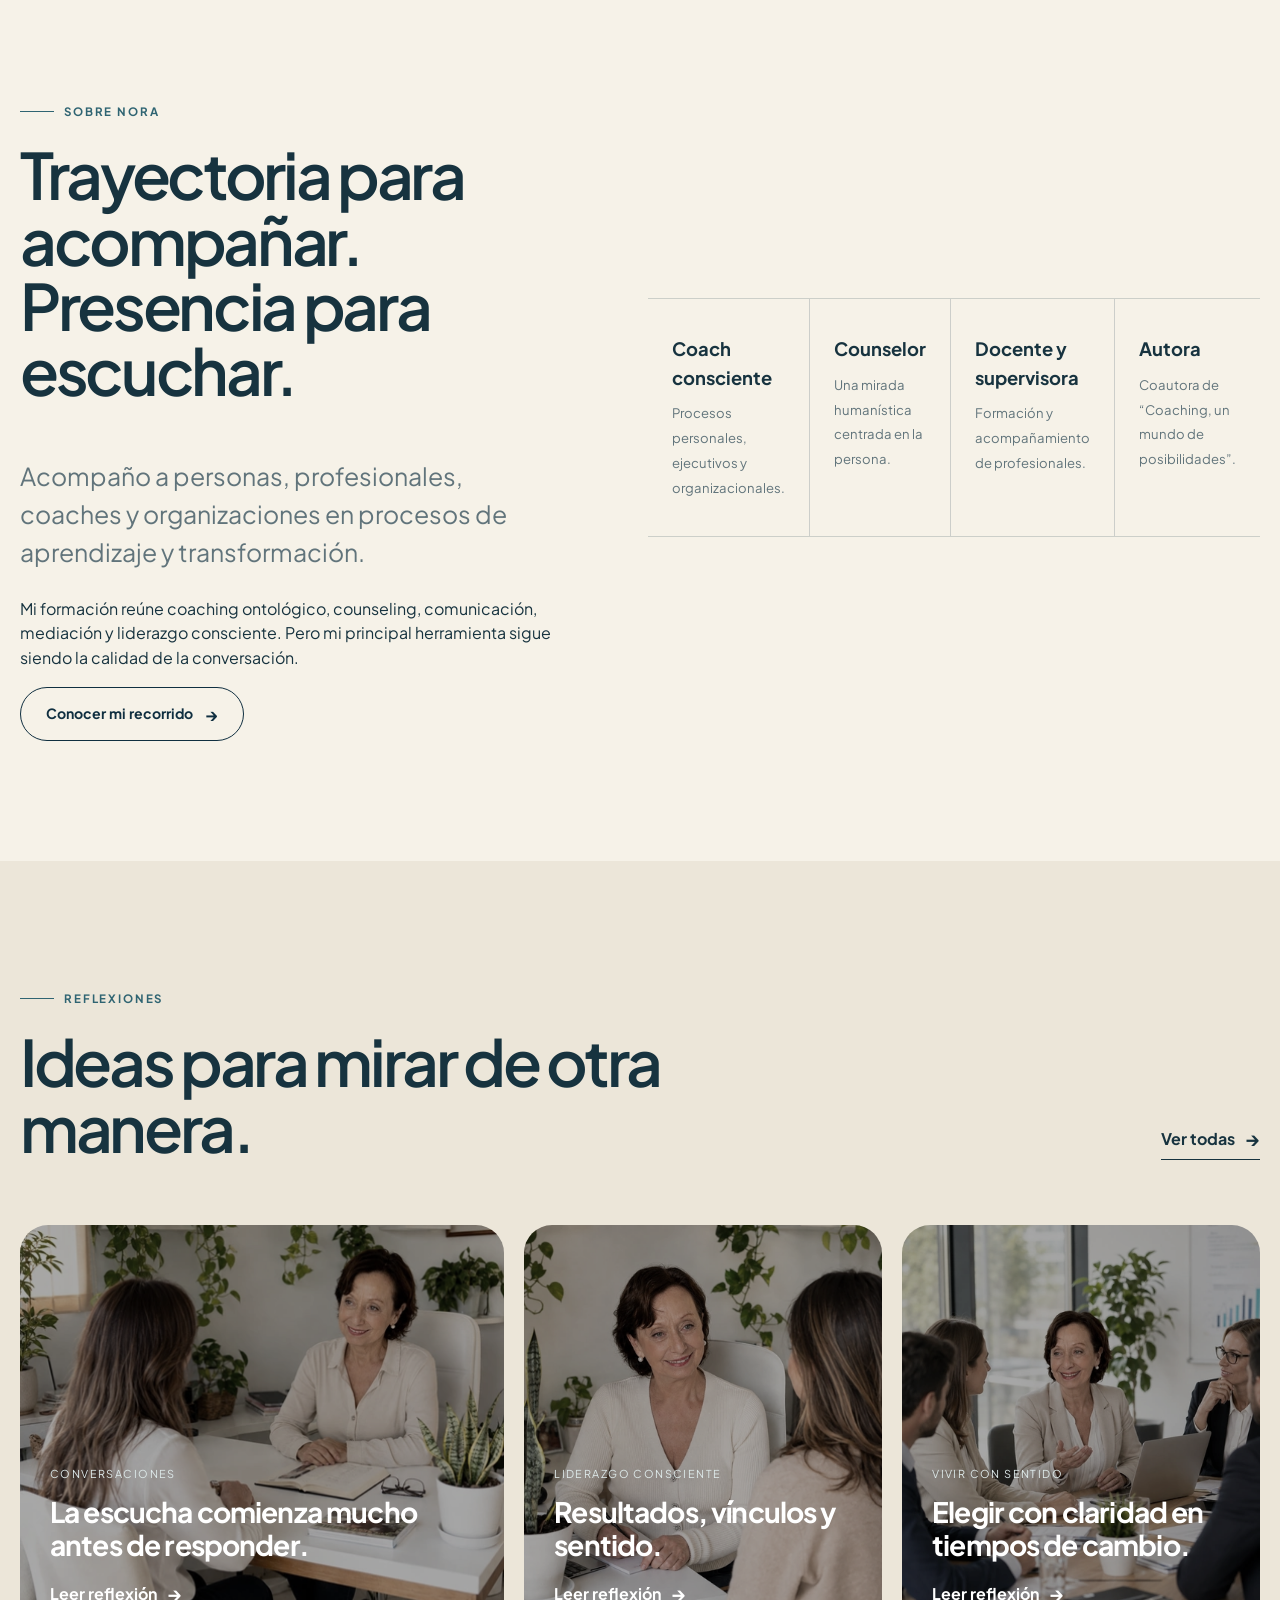
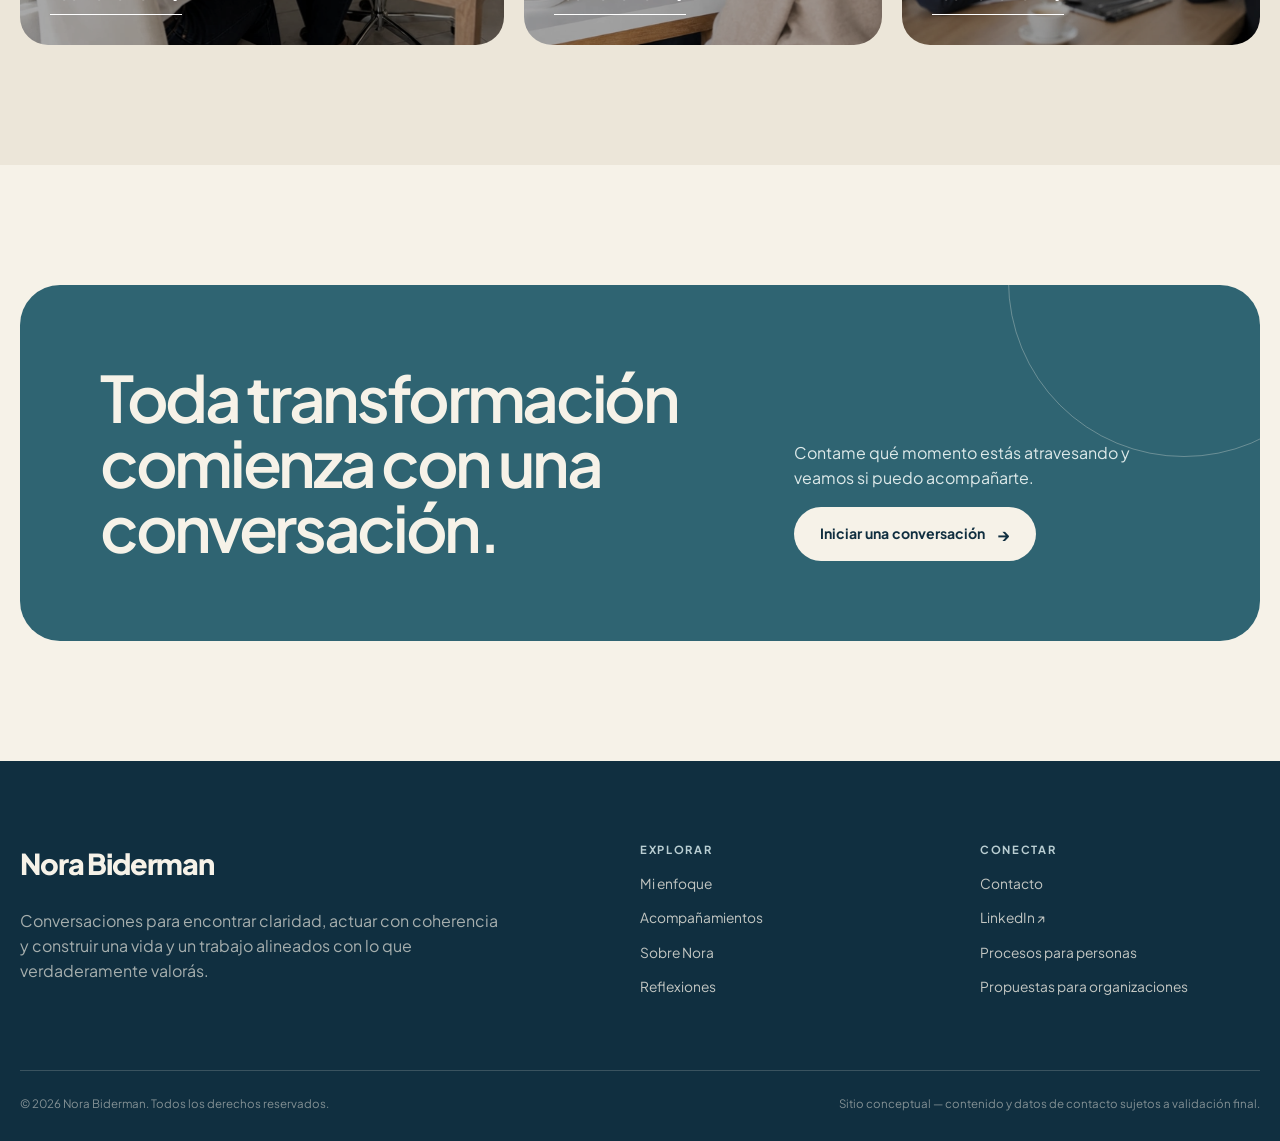
==== commit a11c351e: "Add files via upload Optimizacion para SEO" ====
--- a/index.html
+++ b/index.html
@@ -1,186 +1,268 @@
-<!doctype html>
-<html lang="es">
+<!DOCTYPE html>
+
+<html lang="es-AR">
 <head>
-  <meta charset="utf-8">
-  <meta name="viewport" content="width=device-width, initial-scale=1">
-  <title>Nora Biderman — Vivir con sentido</title>
-  <meta name="description" content="Coaching consciente para personas, líderes y organizaciones. Conversaciones para encontrar claridad y actuar con coherencia.">
-  <meta name="theme-color" content="#102f40">
-  <link rel="icon" href="favicon.svg" type="image/svg+xml">
-  <link rel="preconnect" href="https://fonts.googleapis.com">
-  <link rel="preconnect" href="https://fonts.gstatic.com" crossorigin>
-  <link rel="stylesheet" href="styles.css">
+<meta charset="utf-8"/>
+<meta content="width=device-width, initial-scale=1" name="viewport"/>
+<title>Nora Biderman | Coaching consciente y desarrollo humano</title>
+<meta content="Nora Biderman acompaña a personas, líderes y organizaciones con coaching consciente, desarrollo humano y conversaciones orientadas a la claridad y la acción." name="description"/>
+<meta content="Nora Biderman" name="author"/>
+<meta content="index,follow,max-image-preview:large,max-snippet:-1,max-video-preview:-1" name="robots"/>
+<link href="https://norabiderman-coaching.com/" rel="canonical"/>
+<meta content="es_AR" property="og:locale"/>
+<meta content="website" property="og:type"/>
+<meta content="Nora Biderman" property="og:site_name"/>
+<meta content="Nora Biderman | Coaching consciente y desarrollo humano" property="og:title"/>
+<meta content="Nora Biderman acompaña a personas, líderes y organizaciones con coaching consciente, desarrollo humano y conversaciones orientadas a la claridad y la acción." property="og:description"/>
+<meta content="https://norabiderman-coaching.com/" property="og:url"/>
+<meta content="https://norabiderman-coaching.com/assets/nora-biderman-home.webp" property="og:image"/>
+<meta content="500" property="og:image:width"/>
+<meta content="563" property="og:image:height"/>
+<meta content="image/webp" property="og:image:type"/>
+<meta content="Retrato de Nora Biderman" property="og:image:alt"/>
+<meta content="summary_large_image" name="twitter:card"/>
+<meta content="Nora Biderman | Coaching consciente y desarrollo humano" name="twitter:title"/>
+<meta content="Nora Biderman acompaña a personas, líderes y organizaciones con coaching consciente, desarrollo humano y conversaciones orientadas a la claridad y la acción." name="twitter:description"/>
+<meta content="https://norabiderman-coaching.com/assets/nora-biderman-home.webp" name="twitter:image"/>
+<meta content="Retrato de Nora Biderman" name="twitter:image:alt"/>
+<link as="image" fetchpriority="high" href="assets/nora-biderman-home.webp" rel="preload" type="image/webp"/>
+<meta content="#102f40" name="theme-color"/>
+<link href="favicon.svg" rel="icon" type="image/svg+xml"/>
+<link href="https://fonts.googleapis.com" rel="preconnect"/>
+<link crossorigin="" href="https://fonts.gstatic.com" rel="preconnect"/>
+<link href="https://fonts.googleapis.com/css2?family=Plus+Jakarta+Sans:ital,wght@0,300;0,400;0,500;0,600;0,700;0,800;1,400&amp;display=swap" rel="stylesheet"/>
+<link href="styles.css" rel="stylesheet"/>
+<script type="application/ld+json">
+{
+  "@context": "https://schema.org",
+  "@graph": [
+    {
+      "@type": "Person",
+      "@id": "https://norabiderman-coaching.com/#nora-biderman",
+      "name": "Nora Biderman",
+      "url": "https://norabiderman-coaching.com/sobre-nora.html",
+      "image": "https://norabiderman-coaching.com/assets/nora-biderman-portrait.webp",
+      "jobTitle": [
+        "Coach consciente",
+        "Counselor",
+        "Docente",
+        "Supervisora",
+        "Autora"
+      ],
+      "description": "Coach consciente, counselor, docente, supervisora y autora. Su práctica integra desarrollo humano, comunicación, liderazgo y experiencia organizacional.",
+      "knowsAbout": [
+        "Coaching consciente",
+        "Coaching ontológico",
+        "Counseling",
+        "Liderazgo consciente",
+        "Desarrollo humano",
+        "Comunicación efectiva",
+        "Cultura organizacional"
+      ],
+      "sameAs": [
+        "https://ar.linkedin.com/in/nora-biderman-a055889"
+      ]
+    },
+    {
+      "@type": "WebSite",
+      "@id": "https://norabiderman-coaching.com/#website",
+      "url": "https://norabiderman-coaching.com/",
+      "name": "Nora Biderman",
+      "description": "Coaching consciente y desarrollo humano para personas, líderes y organizaciones.",
+      "inLanguage": "es-AR",
+      "publisher": {
+        "@id": "https://norabiderman-coaching.com/#nora-biderman"
+      },
+      "alternateName": [
+        "Nora Biderman Coaching",
+        "Nora Biderman — Vivir con sentido"
+      ]
+    },
+    {
+      "@type": "WebPage",
+      "@id": "https://norabiderman-coaching.com/#webpage",
+      "url": "https://norabiderman-coaching.com/",
+      "name": "Nora Biderman | Coaching consciente y desarrollo humano",
+      "description": "Nora Biderman acompaña a personas, líderes y organizaciones con coaching consciente, desarrollo humano y conversaciones orientadas a la claridad y la acción.",
+      "isPartOf": {
+        "@id": "https://norabiderman-coaching.com/#website"
+      },
+      "about": {
+        "@id": "https://norabiderman-coaching.com/#nora-biderman"
+      },
+      "inLanguage": "es-AR",
+      "primaryImageOfPage": {
+        "@type": "ImageObject",
+        "@id": "https://norabiderman-coaching.com/#primaryimage",
+        "url": "https://norabiderman-coaching.com/assets/nora-biderman-home.webp",
+        "contentUrl": "https://norabiderman-coaching.com/assets/nora-biderman-home.webp",
+        "caption": "Retrato de Nora Biderman",
+        "width": 500,
+        "height": 563
+      },
+      "dateModified": "2026-08-15"
+    }
+  ]
+}
+  </script>
 </head>
 <body>
-
 <a class="skip-link" href="#contenido">Saltar al contenido</a>
 <header class="site-header">
-  <div class="container navbar">
-    <a class="brand" href="index.html" aria-label="Nora Biderman, inicio">
-      <span class="brand-name">Nora Biderman</span>
-      <span class="brand-tag">Vivir con sentido</span>
-    </a>
-    <nav class="nav-links" aria-label="Navegación principal">
-      <a href="index.html" class="active">Inicio</a><a href="enfoque.html" class="">Mi enfoque</a><a href="acompanamientos.html" class="">Acompañamientos</a><a href="sobre-nora.html" class="">Sobre Nora</a><a href="reflexiones.html" class="">Reflexiones</a>
-      <a class="btn btn-primary" href="contacto.html">Iniciar una conversación <span class="arrow">→</span></a>
-    </nav>
-    <button class="menu-toggle" aria-label="Abrir menú" aria-expanded="false">☰</button>
-  </div>
+<div class="container navbar">
+<a aria-label="Nora Biderman, inicio" class="brand" href="index.html">
+<span class="brand-name">Nora Biderman</span>
+<span class="brand-tag">Vivir con sentido</span>
+</a>
+<nav aria-label="Navegación principal" class="nav-links">
+<a class="active" href="index.html">Inicio</a><a class="" href="enfoque.html">Mi enfoque</a><a class="" href="acompanamientos.html">Acompañamientos</a><a class="" href="sobre-nora.html">Sobre Nora</a><a class="" href="reflexiones.html">Reflexiones</a>
+<a class="btn btn-primary" href="contacto.html">Iniciar una conversación <span class="arrow">→</span></a>
+</nav>
+<button aria-expanded="false" aria-label="Abrir menú" class="menu-toggle">☰</button>
+</div>
 </header>
 <main id="contenido">
-
 <section class="hero">
-  <div class="container hero-grid">
-    <div class="hero-copy reveal">
-      <span class="eyebrow">Coaching consciente · Desarrollo humano</span>
-      <h1>Vivir<br><span class="display-line">con sentido</span></h1>
-      <p class="lead">Conversaciones para encontrar claridad, actuar con coherencia y construir una vida y un trabajo alineados con lo que verdaderamente valorás.</p>
-      <div class="hero-actions">
-        <a class="btn btn-primary" href="contacto.html">Iniciar una conversación <span class="arrow">→</span></a>
-        <a class="btn btn-secondary" href="enfoque.html">Conocer mi enfoque</a>
-      </div>
-      <div class="hero-signature">Nora Biderman · Coach consciente, counselor, docente y autora</div>
-    </div>
-    <div class="hero-visual reveal">
-      <div class="hero-image-main"><img src="assets/nora-biderman-home.webp" alt="Retrato de Nora Biderman"></div>
-      <div class="hero-image-small"><img src="assets/coaching-two-women.webp" alt="Dos personas en una conversación profesional"></div>
-      <div class="hero-note"><strong>01</strong>Una nueva mirada puede abrir nuevas posibilidades.</div>
-    </div>
-  </div>
-</section>
-
-<div class="marquee" aria-hidden="true"><div class="marquee-track">
-  <span>Claridad</span><span>Coherencia</span><span>Responsabilidad</span><span>Conversaciones</span><span>Propósito</span><span>Humanidad</span>
-  <span>Claridad</span><span>Coherencia</span><span>Responsabilidad</span><span>Conversaciones</span><span>Propósito</span><span>Humanidad</span>
+<div class="container hero-grid">
+<div class="hero-copy reveal">
+<span class="eyebrow">Coaching consciente · Desarrollo humano</span>
+<h1>Vivir<br/><span class="display-line">con sentido</span></h1>
+<p class="lead">Conversaciones para encontrar claridad, actuar con coherencia y construir una vida y un trabajo alineados con lo que verdaderamente valorás.</p>
+<div class="hero-actions">
+<a class="btn btn-primary" href="contacto.html">Iniciar una conversación <span class="arrow">→</span></a>
+<a class="btn btn-secondary" href="enfoque.html">Conocer mi enfoque</a>
+</div>
+<div class="hero-signature">Nora Biderman · Coach consciente, counselor, docente y autora</div>
+</div>
+<div class="hero-visual reveal">
+<div class="hero-image-main"><img alt="Retrato de Nora Biderman" decoding="async" fetchpriority="high" height="563" loading="eager" src="assets/nora-biderman-home.webp" width="500"/></div>
+<div class="hero-image-small"><img alt="Dos personas en una conversación profesional" decoding="async" height="1402" loading="lazy" sizes="(max-width: 640px) 62vw, (max-width: 980px) 55vw, 340px" src="assets/coaching-two-women.webp" srcset="assets/coaching-two-women-480.webp 480w, assets/coaching-two-women-768.webp 768w, assets/coaching-two-women.webp 1122w" width="1122"/></div>
+<div class="hero-note"><strong>01</strong>Una nueva mirada puede abrir nuevas posibilidades.</div>
+</div>
+</div>
+</section>
+<div aria-hidden="true" class="marquee"><div class="marquee-track">
+<span>Claridad</span><span>Coherencia</span><span>Responsabilidad</span><span>Conversaciones</span><span>Propósito</span><span>Humanidad</span>
+<span>Claridad</span><span>Coherencia</span><span>Responsabilidad</span><span>Conversaciones</span><span>Propósito</span><span>Humanidad</span>
 </div></div>
-
-<section class="section">
-  <div class="container intro-grid">
-    <div class="reveal"><span class="eyebrow">El punto de partida</span></div>
-    <div class="intro-copy reveal">
-      <h2>Hay momentos en los que seguir haciendo lo mismo deja de ser una opción.</h2>
-      <p class="lead">Tal vez necesites tomar una decisión, atravesar un cambio, mejorar una relación, recuperar dirección o aprender a liderar de otra manera.</p>
-      <p>El proceso comienza cuando podés detenerte, observar con honestidad lo que está ocurriendo y abrir una conversación diferente.</p>
-    </div>
-  </div>
-</section>
-
+<section class="section">
+<div class="container intro-grid">
+<div class="reveal"><span class="eyebrow">El punto de partida</span></div>
+<div class="intro-copy reveal">
+<h2>Hay momentos en los que seguir haciendo lo mismo deja de ser una opción.</h2>
+<p class="lead">Tal vez necesites tomar una decisión, atravesar un cambio, mejorar una relación, recuperar dirección o aprender a liderar de otra manera.</p>
+<p>El proceso comienza cuando podés detenerte, observar con honestidad lo que está ocurriendo y abrir una conversación diferente.</p>
+</div>
+</div>
+</section>
 <section class="section-sm">
-  <div class="container reveal">
-    <p class="quote-block">“La calidad de nuestras <em>conversaciones</em> condiciona la calidad de nuestras vidas.”</p>
-  </div>
-</section>
-
+<div class="container reveal">
+<p class="quote-block">“La calidad de nuestras <em>conversaciones</em> condiciona la calidad de nuestras vidas.”</p>
+</div>
+</section>
 <section class="section dark-section">
-  <div class="container">
-    <div class="section-head reveal">
-      <div><span class="eyebrow">El proceso</span><h2>Observar. Nombrar.<br>Elegir. Actuar.</h2></div>
-      <p class="lead">Un recorrido que transforma la reflexión en decisiones y prácticas concretas.</p>
-    </div>
-    <div class="method-grid">
-      <article class="method-card reveal"><div class="method-number">01</div><h3>Observar</h3><p>Reconocer qué está ocurriendo sin quedar atrapado únicamente en la primera interpretación.</p></article>
-      <article class="method-card reveal"><div class="method-number">02</div><h3>Nombrar</h3><p>Poner en palabras inquietudes, emociones, necesidades y conversaciones pendientes.</p></article>
-      <article class="method-card reveal"><div class="method-number">03</div><h3>Elegir</h3><p>Identificar qué depende de vos y qué decisión expresa mejor tus valores.</p></article>
-      <article class="method-card reveal"><div class="method-number">04</div><h3>Actuar</h3><p>Convertir el aprendizaje en compromisos, conversaciones y acciones observables.</p></article>
-    </div>
-  </div>
-</section>
-
-<section class="section">
-  <div class="container">
-    <div class="section-head reveal">
-      <div><span class="eyebrow">Acompañamientos</span><h2>Procesos pensados para distintos momentos.</h2></div>
-      <p class="lead">Una misma mirada aplicada a personas, líderes y organizaciones.</p>
-    </div>
-    <div class="services-grid">
-      <article class="service-card reveal"><div class="service-orb"></div><span class="num">01 — Personas</span><h3>Coaching personal y profesional</h3><p>Para atravesar decisiones, cambios, conflictos o momentos en los que necesitás recuperar claridad y dirección.</p><a class="text-link" href="acompanamientos.html#personas">Conocer el proceso <span class="arrow">→</span></a></article>
-      <article class="service-card reveal"><div class="service-orb"></div><span class="num">02 — Líderes</span><h3>Liderazgo consciente</h3><p>Para conducir conversaciones, gestionar tensiones y construir resultados sin perder coherencia ni humanidad.</p><a class="text-link" href="acompanamientos.html#lideres">Conocer el proceso <span class="arrow">→</span></a></article>
-      <article class="service-card reveal"><div class="service-orb"></div><span class="num">03 — Organizaciones</span><h3>Cultura y conversaciones</h3><p>Para fortalecer confianza, coordinación, compromiso y calidad relacional dentro de equipos y organizaciones.</p><a class="text-link" href="acompanamientos.html#organizaciones">Conocer la propuesta <span class="arrow">→</span></a></article>
-    </div>
-  </div>
-</section>
-
+<div class="container">
+<div class="section-head reveal">
+<div><span class="eyebrow">El proceso</span><h2>Observar. Nombrar.<br/>Elegir. Actuar.</h2></div>
+<p class="lead">Un recorrido que transforma la reflexión en decisiones y prácticas concretas.</p>
+</div>
+<div class="method-grid">
+<article class="method-card reveal"><div class="method-number">01</div><h3>Observar</h3><p>Reconocer qué está ocurriendo sin quedar atrapado únicamente en la primera interpretación.</p></article>
+<article class="method-card reveal"><div class="method-number">02</div><h3>Nombrar</h3><p>Poner en palabras inquietudes, emociones, necesidades y conversaciones pendientes.</p></article>
+<article class="method-card reveal"><div class="method-number">03</div><h3>Elegir</h3><p>Identificar qué depende de vos y qué decisión expresa mejor tus valores.</p></article>
+<article class="method-card reveal"><div class="method-number">04</div><h3>Actuar</h3><p>Convertir el aprendizaje en compromisos, conversaciones y acciones observables.</p></article>
+</div>
+</div>
+</section>
+<section class="section">
+<div class="container">
+<div class="section-head reveal">
+<div><span class="eyebrow">Acompañamientos</span><h2>Procesos pensados para distintos momentos.</h2></div>
+<p class="lead">Una misma mirada aplicada a personas, líderes y organizaciones.</p>
+</div>
+<div class="services-grid">
+<article class="service-card reveal"><div class="service-orb"></div><span class="num">01 — Personas</span><h3>Coaching personal y profesional</h3><p>Para atravesar decisiones, cambios, conflictos o momentos en los que necesitás recuperar claridad y dirección.</p><a class="text-link" href="acompanamientos.html#personas">Conocer el proceso <span class="arrow">→</span></a></article>
+<article class="service-card reveal"><div class="service-orb"></div><span class="num">02 — Líderes</span><h3>Liderazgo consciente</h3><p>Para conducir conversaciones, gestionar tensiones y construir resultados sin perder coherencia ni humanidad.</p><a class="text-link" href="acompanamientos.html#lideres">Conocer el proceso <span class="arrow">→</span></a></article>
+<article class="service-card reveal"><div class="service-orb"></div><span class="num">03 — Organizaciones</span><h3>Cultura y conversaciones</h3><p>Para fortalecer confianza, coordinación, compromiso y calidad relacional dentro de equipos y organizaciones.</p><a class="text-link" href="acompanamientos.html#organizaciones">Conocer la propuesta <span class="arrow">→</span></a></article>
+</div>
+</div>
+</section>
 <section class="section" style="background:var(--sky)">
-  <div class="container split">
-    <div class="image-frame reveal"><img src="assets/team-conversation.webp" alt="Personas conversando en un espacio de trabajo luminoso"></div>
-    <div class="reveal">
-      <span class="eyebrow">El diferencial</span>
-      <h2>Resultados con humanidad.</h2>
-      <p class="lead">Los resultados sostenibles no dependen solamente de lo que hacemos. También dependen de cómo conversamos, cómo nos relacionamos y desde qué valores tomamos decisiones.</p>
-      <p>Mi trabajo integra desarrollo humano, comunicación y experiencia organizacional para acompañar cambios que puedan sostenerse en el tiempo.</p>
-      <div class="pill-list"><span class="pill">Coaching ontológico</span><span class="pill">Counseling humanístico</span><span class="pill">Conscious Business Coaching</span><span class="pill">Comunicación efectiva</span></div>
-      <a class="text-link" href="enfoque.html">Explorar mi enfoque <span class="arrow">→</span></a>
-    </div>
-  </div>
-</section>
-
-<section class="section">
-  <div class="container split">
-    <div class="reveal">
-      <span class="eyebrow">Sobre Nora</span>
-      <h2>Trayectoria para acompañar. Presencia para escuchar.</h2>
-      <p class="lead">Acompaño a personas, profesionales, coaches y organizaciones en procesos de aprendizaje y transformación.</p>
-      <p>Mi formación reúne coaching ontológico, counseling, comunicación, mediación y liderazgo consciente. Pero mi principal herramienta sigue siendo la calidad de la conversación.</p>
-      <a class="btn btn-secondary" href="sobre-nora.html">Conocer mi recorrido <span class="arrow">→</span></a>
-    </div>
-    <div class="reveal">
-      <div class="credentials">
-        <div class="credential"><strong>Coach consciente</strong><span>Procesos personales, ejecutivos y organizacionales.</span></div>
-        <div class="credential"><strong>Counselor</strong><span>Una mirada humanística centrada en la persona.</span></div>
-        <div class="credential"><strong>Docente y supervisora</strong><span>Formación y acompañamiento de profesionales.</span></div>
-        <div class="credential"><strong>Autora</strong><span>Coautora de “Coaching, un mundo de posibilidades”.</span></div>
-      </div>
-    </div>
-  </div>
-</section>
-
+<div class="container split">
+<div class="image-frame reveal"><img alt="Personas conversando en un espacio de trabajo luminoso" decoding="async" height="1402" loading="lazy" sizes="(max-width: 640px) calc(100vw - 28px), (max-width: 980px) calc(100vw - 40px), 580px" src="assets/team-conversation.webp" srcset="assets/team-conversation-480.webp 480w, assets/team-conversation-768.webp 768w, assets/team-conversation.webp 1122w" width="1122"/></div>
+<div class="reveal">
+<span class="eyebrow">El diferencial</span>
+<h2>Resultados con humanidad.</h2>
+<p class="lead">Los resultados sostenibles no dependen solamente de lo que hacemos. También dependen de cómo conversamos, cómo nos relacionamos y desde qué valores tomamos decisiones.</p>
+<p>Mi trabajo integra desarrollo humano, comunicación y experiencia organizacional para acompañar cambios que puedan sostenerse en el tiempo.</p>
+<div class="pill-list"><span class="pill">Coaching ontológico</span><span class="pill">Counseling humanístico</span><span class="pill">Conscious Business Coaching</span><span class="pill">Comunicación efectiva</span></div>
+<a class="text-link" href="enfoque.html">Explorar mi enfoque <span class="arrow">→</span></a>
+</div>
+</div>
+</section>
+<section class="section">
+<div class="container split">
+<div class="reveal">
+<span class="eyebrow">Sobre Nora</span>
+<h2>Trayectoria para acompañar. Presencia para escuchar.</h2>
+<p class="lead">Acompaño a personas, profesionales, coaches y organizaciones en procesos de aprendizaje y transformación.</p>
+<p>Mi formación reúne coaching ontológico, counseling, comunicación, mediación y liderazgo consciente. Pero mi principal herramienta sigue siendo la calidad de la conversación.</p>
+<a class="btn btn-secondary" href="sobre-nora.html">Conocer mi recorrido <span class="arrow">→</span></a>
+</div>
+<div class="reveal">
+<div class="credentials">
+<div class="credential"><strong>Coach consciente</strong><span>Procesos personales, ejecutivos y organizacionales.</span></div>
+<div class="credential"><strong>Counselor</strong><span>Una mirada humanística centrada en la persona.</span></div>
+<div class="credential"><strong>Docente y supervisora</strong><span>Formación y acompañamiento de profesionales.</span></div>
+<div class="credential"><strong>Autora</strong><span>Coautora de “Coaching, un mundo de posibilidades”.</span></div>
+</div>
+</div>
+</div>
+</section>
 <section class="section" style="background:var(--ivory-deep)">
-  <div class="container">
-    <div class="section-head reveal"><div><span class="eyebrow">Reflexiones</span><h2>Ideas para mirar de otra manera.</h2></div><a class="text-link" href="reflexiones.html">Ver todas <span class="arrow">→</span></a></div>
-    <div class="reflection-grid">
-      <a class="article-card reveal" href="reflexiones.html"><img src="assets/executive-conversation.webp" alt="Conversación entre profesionales"><div class="article-body"><span class="article-tag">Conversaciones</span><h3>La escucha comienza mucho antes de responder.</h3><span class="text-link">Leer reflexión <span class="arrow">→</span></span></div></a>
-      <a class="article-card reveal" href="reflexiones.html"><img src="assets/coaching-dialogue.webp" alt="Dos profesionales en una conversación de escucha"><div class="article-body"><span class="article-tag">Liderazgo consciente</span><h3>Resultados, vínculos y sentido.</h3><span class="text-link">Leer reflexión <span class="arrow">→</span></span></div></a>
-      <a class="article-card reveal" href="reflexiones.html"><img src="assets/team-conversation.webp" alt="Personas colaborando"><div class="article-body"><span class="article-tag">Vivir con sentido</span><h3>Elegir con claridad en tiempos de cambio.</h3><span class="text-link">Leer reflexión <span class="arrow">→</span></span></div></a>
-    </div>
-  </div>
-</section>
-
-<section class="section">
-  <div class="container cta-panel reveal">
-    <h2>Toda transformación comienza con una conversación.</h2>
-    <div><p>Contame qué momento estás atravesando y veamos si puedo acompañarte.</p><a class="btn btn-light" href="contacto.html">Iniciar una conversación <span class="arrow">→</span></a></div>
-  </div>
-</section>
-
+<div class="container">
+<div class="section-head reveal"><div><span class="eyebrow">Reflexiones</span><h2>Ideas para mirar de otra manera.</h2></div><a class="text-link" href="reflexiones.html">Ver todas <span class="arrow">→</span></a></div>
+<div class="reflection-grid">
+<a class="article-card reveal" href="reflexiones.html"><img alt="Conversación entre profesionales" decoding="async" height="1402" loading="lazy" sizes="(max-width: 640px) calc(100vw - 28px), (max-width: 980px) calc(50vw - 30px), 390px" src="assets/executive-conversation.webp" srcset="assets/executive-conversation-480.webp 480w, assets/executive-conversation-768.webp 768w, assets/executive-conversation.webp 1122w" width="1122"/><div class="article-body"><span class="article-tag">Conversaciones</span><h3>La escucha comienza mucho antes de responder.</h3><span class="text-link">Leer reflexión <span class="arrow">→</span></span></div></a>
+<a class="article-card reveal" href="reflexiones.html"><img alt="Dos profesionales en una conversación de escucha" decoding="async" height="1402" loading="lazy" sizes="(max-width: 640px) calc(100vw - 28px), (max-width: 980px) calc(50vw - 30px), 390px" src="assets/coaching-dialogue.webp" srcset="assets/coaching-dialogue-480.webp 480w, assets/coaching-dialogue-768.webp 768w, assets/coaching-dialogue.webp 1122w" width="1122"/><div class="article-body"><span class="article-tag">Liderazgo consciente</span><h3>Resultados, vínculos y sentido.</h3><span class="text-link">Leer reflexión <span class="arrow">→</span></span></div></a>
+<a class="article-card reveal" href="reflexiones.html"><img alt="Personas colaborando" decoding="async" height="1402" loading="lazy" sizes="(max-width: 640px) calc(100vw - 28px), (max-width: 980px) calc(50vw - 30px), 390px" src="assets/team-conversation.webp" srcset="assets/team-conversation-480.webp 480w, assets/team-conversation-768.webp 768w, assets/team-conversation.webp 1122w" width="1122"/><div class="article-body"><span class="article-tag">Vivir con sentido</span><h3>Elegir con claridad en tiempos de cambio.</h3><span class="text-link">Leer reflexión <span class="arrow">→</span></span></div></a>
+</div>
+</div>
+</section>
+<section class="section">
+<div class="container cta-panel reveal">
+<h2>Toda transformación comienza con una conversación.</h2>
+<div><p>Contame qué momento estás atravesando y veamos si puedo acompañarte.</p><a class="btn btn-light" href="contacto.html">Iniciar una conversación <span class="arrow">→</span></a></div>
+</div>
+</section>
 </main>
-
 <footer class="site-footer">
-  <div class="container">
-    <div class="footer-grid">
-      <div class="footer-brand">
-        <div class="brand-name">Nora Biderman</div>
-        <p>Conversaciones para encontrar claridad, actuar con coherencia y construir una vida y un trabajo alineados con lo que verdaderamente valorás.</p>
-      </div>
-      <div class="footer-col">
-        <h4>Explorar</h4>
-        <a href="enfoque.html">Mi enfoque</a>
-        <a href="acompanamientos.html">Acompañamientos</a>
-        <a href="sobre-nora.html">Sobre Nora</a>
-        <a href="reflexiones.html">Reflexiones</a>
-      </div>
-      <div class="footer-col">
-        <h4>Conectar</h4>
-        <a href="contacto.html">Contacto</a>
-        <a href="https://ar.linkedin.com/in/nora-biderman-a055889" target="_blank" rel="noreferrer">LinkedIn ↗</a>
-        <a href="contacto.html">Procesos para personas</a>
-        <a href="contacto.html">Propuestas para organizaciones</a>
-      </div>
-    </div>
-    <div class="footer-bottom">
-      <span>© 2026 Nora Biderman. Todos los derechos reservados.</span>
-      <span>Sitio conceptual — contenido y datos de contacto sujetos a validación final.</span>
-    </div>
-  </div>
+<div class="container">
+<div class="footer-grid">
+<div class="footer-brand">
+<div class="brand-name">Nora Biderman</div>
+<p>Conversaciones para encontrar claridad, actuar con coherencia y construir una vida y un trabajo alineados con lo que verdaderamente valorás.</p>
+</div>
+<div class="footer-col">
+<h4>Explorar</h4>
+<a href="enfoque.html">Mi enfoque</a>
+<a href="acompanamientos.html">Acompañamientos</a>
+<a href="sobre-nora.html">Sobre Nora</a>
+<a href="reflexiones.html">Reflexiones</a>
+</div>
+<div class="footer-col">
+<h4>Conectar</h4>
+<a href="contacto.html">Contacto</a>
+<a href="https://ar.linkedin.com/in/nora-biderman-a055889" rel="noreferrer" target="_blank">LinkedIn ↗</a>
+<a href="contacto.html">Procesos para personas</a>
+<a href="contacto.html">Propuestas para organizaciones</a>
+</div>
+</div>
+<div class="footer-bottom">
+<span>© 2026 Nora Biderman. Todos los derechos reservados.</span>
+<span>Sitio conceptual — contenido y datos de contacto sujetos a validación final.</span>
+</div>
+</div>
 </footer>
 <script src="script.js"></script>
 </body>
--- a/styles.css
+++ b/styles.css
@@ -1,5 +1,3 @@
-@import url('https://fonts.googleapis.com/css2?family=Plus+Jakarta+Sans:ital,wght@0,300;0,400;0,500;0,600;0,700;0,800;1,400&display=swap');
-
 :root {
   --ivory: #f6f2e8;
   --ivory-deep: #ece6d9;
@@ -98,7 +96,7 @@
 .hero-visual::before { content: ''; position: absolute; width: 420px; height: 420px; border-radius: 50%; background: var(--sky); top: 15px; right: -100px; }
 .hero-image-main { position: absolute; right: 0; top: 0; width: 72%; height: 77%; border-radius: 180px 180px 28px 28px; overflow: hidden; box-shadow: var(--shadow); background: var(--mist); }
 .hero-image-main img { height: 100%; object-fit: cover; object-position: center 24%; filter: saturate(.78) contrast(.96); }
-.hero-image-small { position: absolute; left: 0; bottom: 0; width: 55%; height: 42%; overflow: hidden; border: 12px solid var(--ivory); border-radius: 28px 140px 28px 28px; box-shadow: var(--shadow); }
+.hero-image-small { position: absolute; left: 0; bottom: 0; width: 55%; height: 42%; overflow: hidden; border: 5px solid var(--ivory); border-radius: 28px 140px 28px 28px; box-shadow: var(--shadow); }
 .hero-image-small img { height: 100%; object-fit: cover; filter: saturate(.72) contrast(.92); }
 .hero-note { position: absolute; right: 1%; bottom: 3%; width: 210px; padding: 24px; background: var(--navy); color: var(--ivory); border-radius: 22px; font-size: .85rem; box-shadow: var(--shadow); }
 .hero-note strong { display: block; font-size: 2.5rem; line-height: 1; margin-bottom: 9px; font-weight: 500; }
@@ -178,7 +176,7 @@
 .detail-card li { margin-bottom: 11px; break-inside: avoid; }
 
 .process-steps { display: grid; grid-template-columns: repeat(4, 1fr); gap: 14px; }
-.process-step { padding: 28px; min-height: 270px; border-radius: 24px; background: var(--paper); border: 1px solid var(--line); }
+.process-step { padding: 28px; min-height: 270px; border-radius: 24px; background: var(--paper); border: 1px solid var(--line); color: var(--navy); }
 .process-step .num { color: var(--petrol); font-size: .72rem; letter-spacing: .14em; }
 .process-step h3 { margin-top: 65px; }
 
@@ -264,7 +262,7 @@
   .hero-grid { gap: 40px; }
   .hero-visual { min-height: 455px; }
   .hero-image-main { width: 82%; height: 78%; }
-  .hero-image-small { width: 62%; height: 39%; border-width: 8px; }
+  .hero-image-small { width: 62%; height: 39%; border-width: 5px; }
   .hero-note { width: 170px; padding: 18px; font-size: .72rem; }
   .hero-note strong { font-size: 2rem; }
   .section-head { align-items: flex-start; flex-direction: column; }
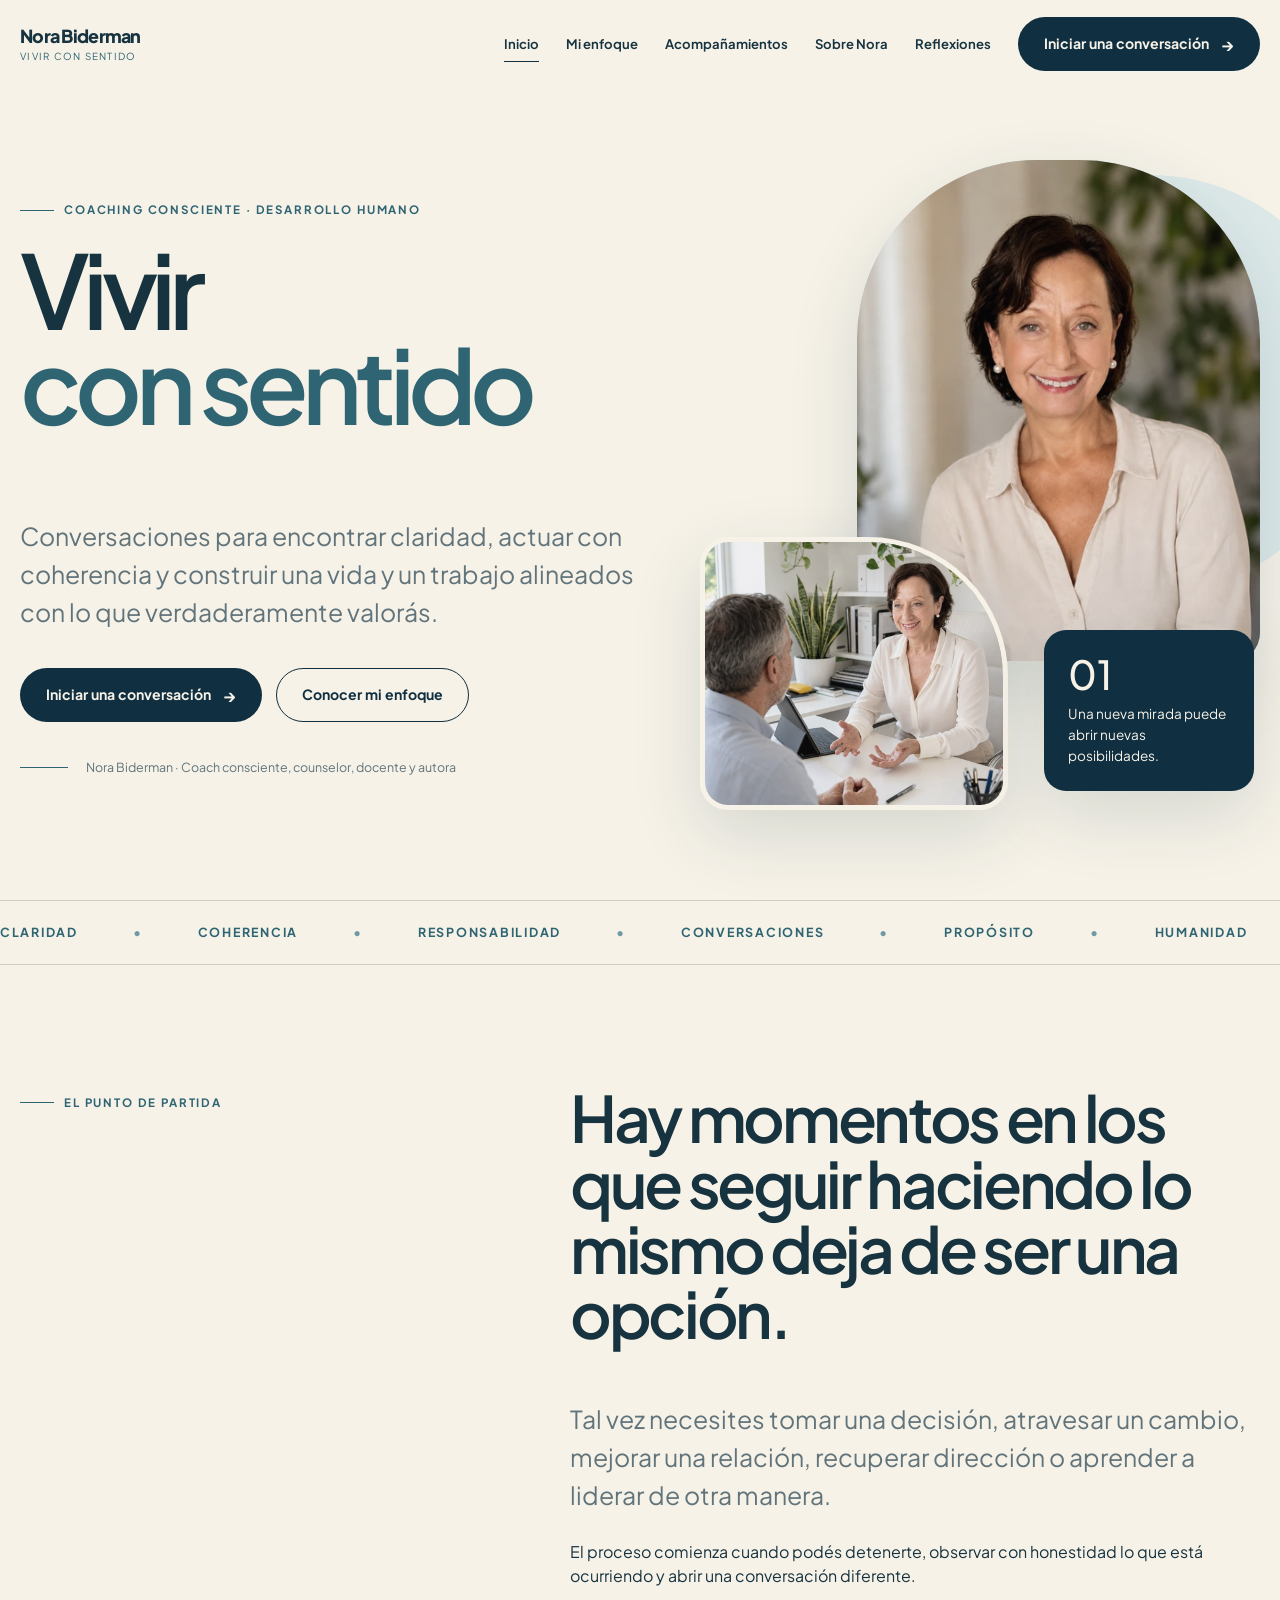
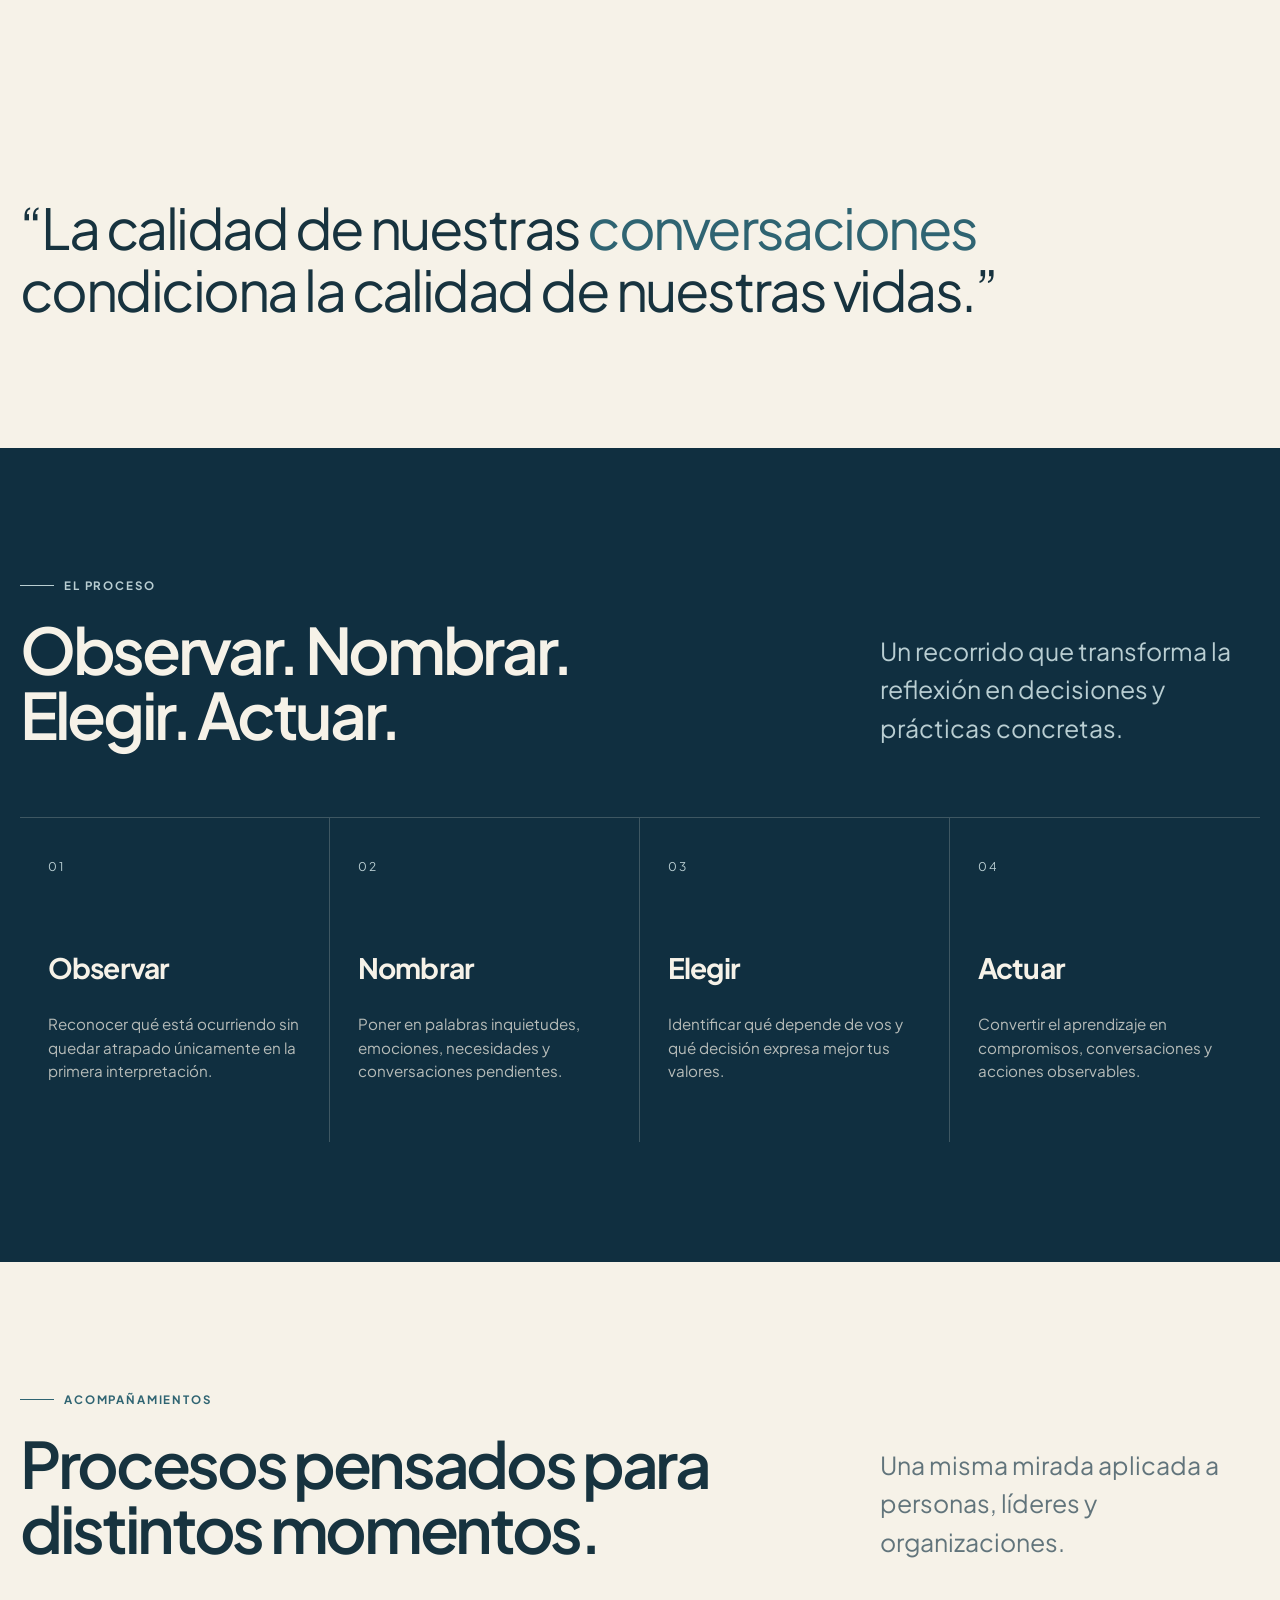
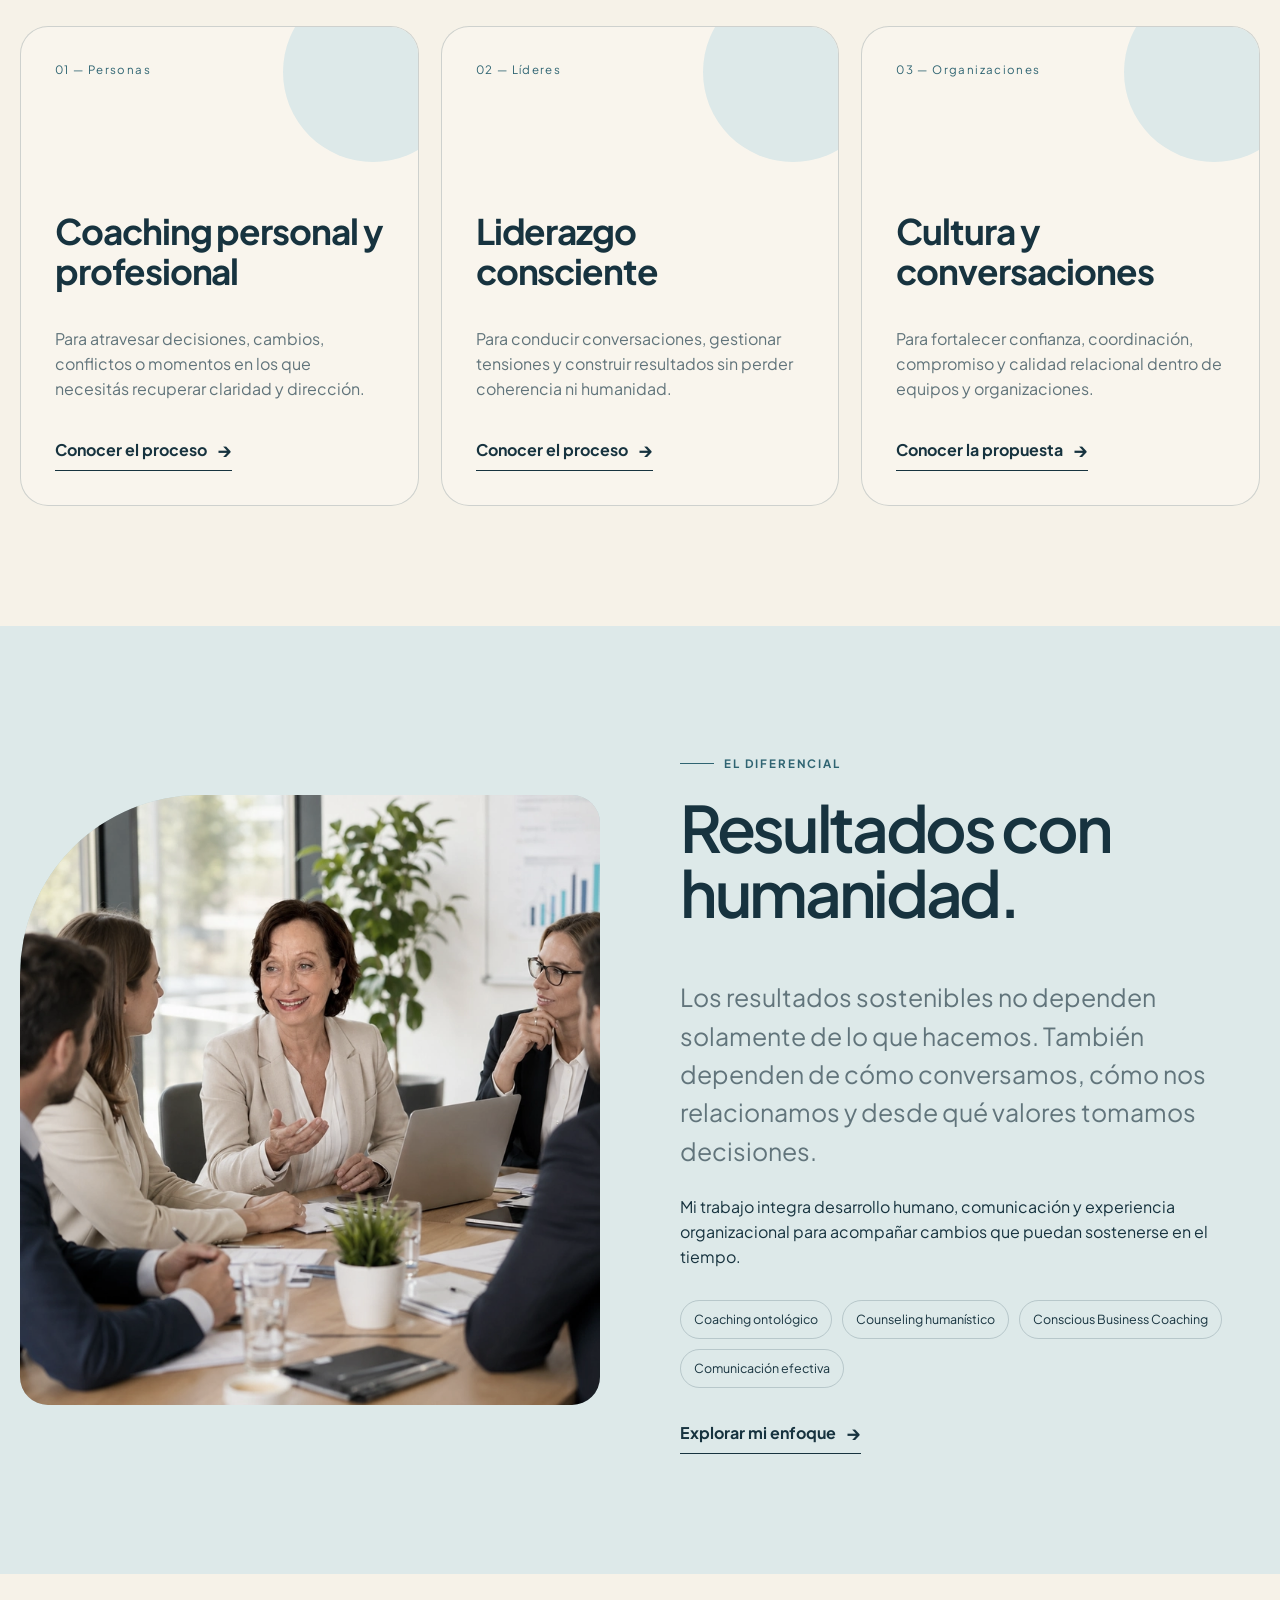
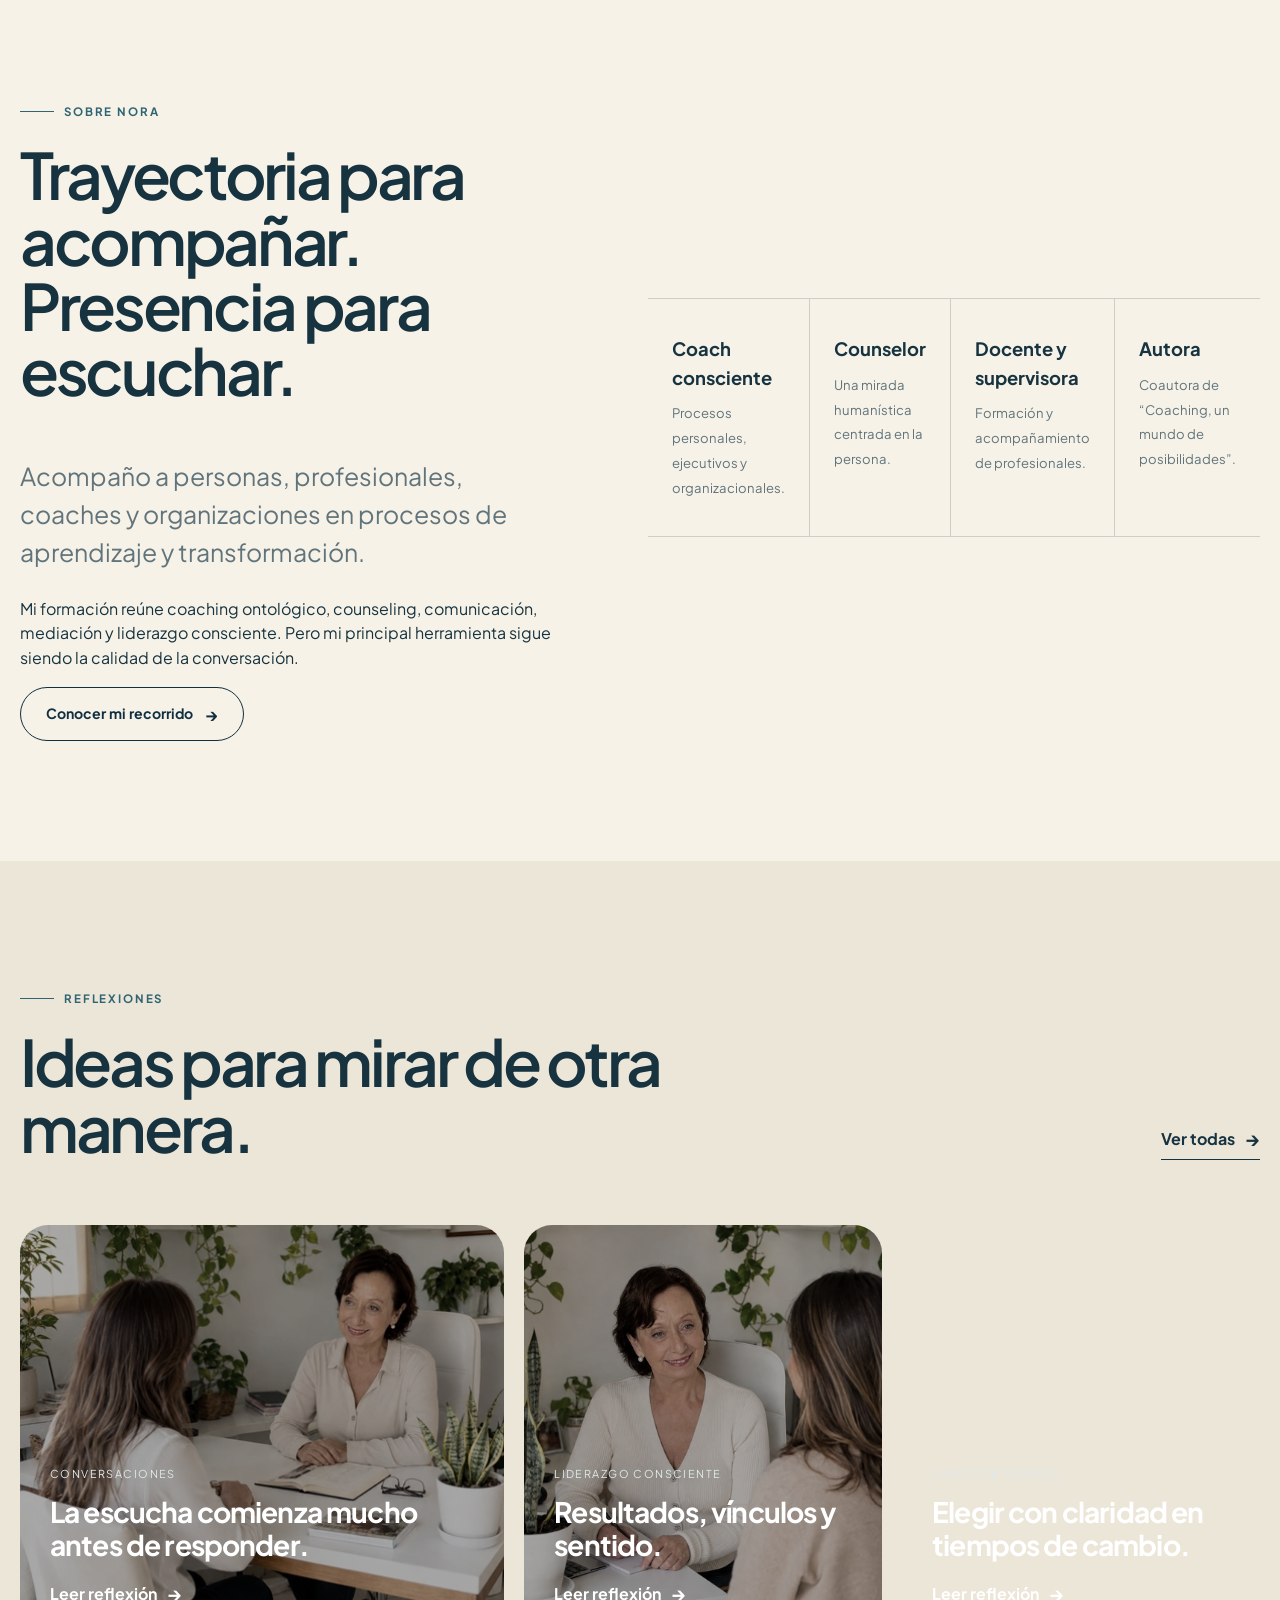
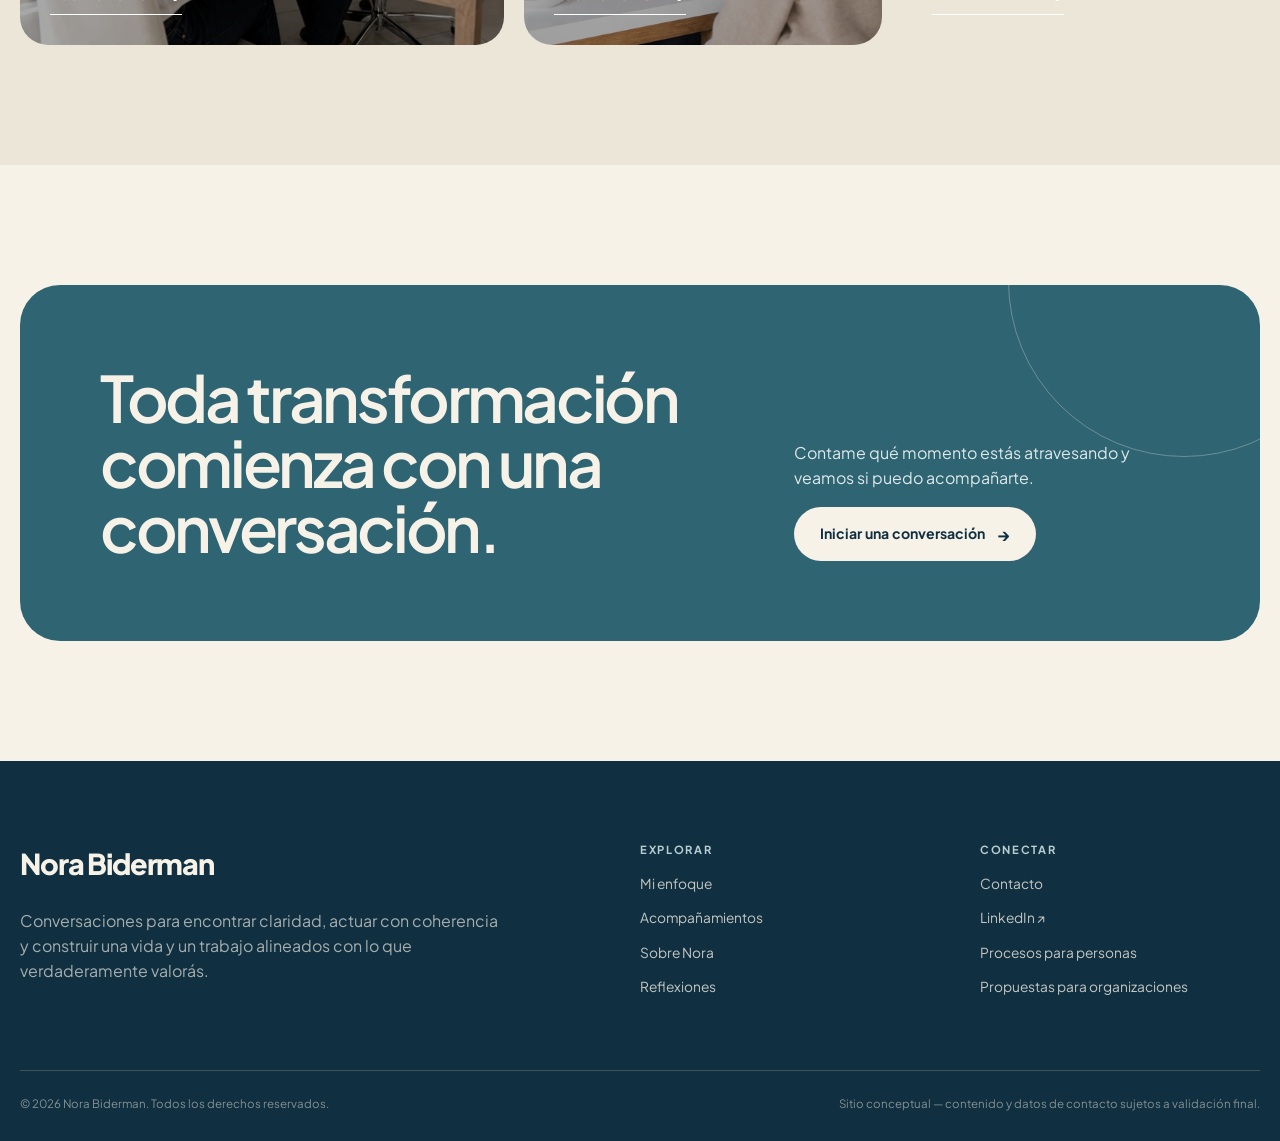
==== commit 1f2deb54: "Add files via upload Actualizacion" ====
--- a/index.html
+++ b/index.html
@@ -181,9 +181,9 @@
 <p class="lead">Una misma mirada aplicada a personas, líderes y organizaciones.</p>
 </div>
 <div class="services-grid">
-<article class="service-card reveal"><div class="service-orb"></div><span class="num">01 — Personas</span><h3>Coaching personal y profesional</h3><p>Para atravesar decisiones, cambios, conflictos o momentos en los que necesitás recuperar claridad y dirección.</p><a class="text-link" href="acompanamientos.html#personas">Conocer el proceso <span class="arrow">→</span></a></article>
-<article class="service-card reveal"><div class="service-orb"></div><span class="num">02 — Líderes</span><h3>Liderazgo consciente</h3><p>Para conducir conversaciones, gestionar tensiones y construir resultados sin perder coherencia ni humanidad.</p><a class="text-link" href="acompanamientos.html#lideres">Conocer el proceso <span class="arrow">→</span></a></article>
-<article class="service-card reveal"><div class="service-orb"></div><span class="num">03 — Organizaciones</span><h3>Cultura y conversaciones</h3><p>Para fortalecer confianza, coordinación, compromiso y calidad relacional dentro de equipos y organizaciones.</p><a class="text-link" href="acompanamientos.html#organizaciones">Conocer la propuesta <span class="arrow">→</span></a></article>
+<article class="service-card reveal"><div class="service-orb"></div><span class="num">01 — Personas</span><h3>Coaching personal y profesional</h3><p>Para atravesar decisiones, cambios, conflictos o momentos en los que necesitás recuperar claridad y dirección.</p><a class="text-link" href="coaching-personal.html">Conocer el proceso <span class="arrow">→</span></a></article>
+<article class="service-card reveal"><div class="service-orb"></div><span class="num">02 — Líderes</span><h3>Liderazgo consciente</h3><p>Para conducir conversaciones, gestionar tensiones y construir resultados sin perder coherencia ni humanidad.</p><a class="text-link" href="liderazgo-consciente.html">Conocer el proceso <span class="arrow">→</span></a></article>
+<article class="service-card reveal"><div class="service-orb"></div><span class="num">03 — Organizaciones</span><h3>Cultura y conversaciones</h3><p>Para fortalecer confianza, coordinación, compromiso y calidad relacional dentro de equipos y organizaciones.</p><a class="text-link" href="coaching-para-empresas.html">Conocer la propuesta <span class="arrow">→</span></a></article>
 </div>
 </div>
 </section>
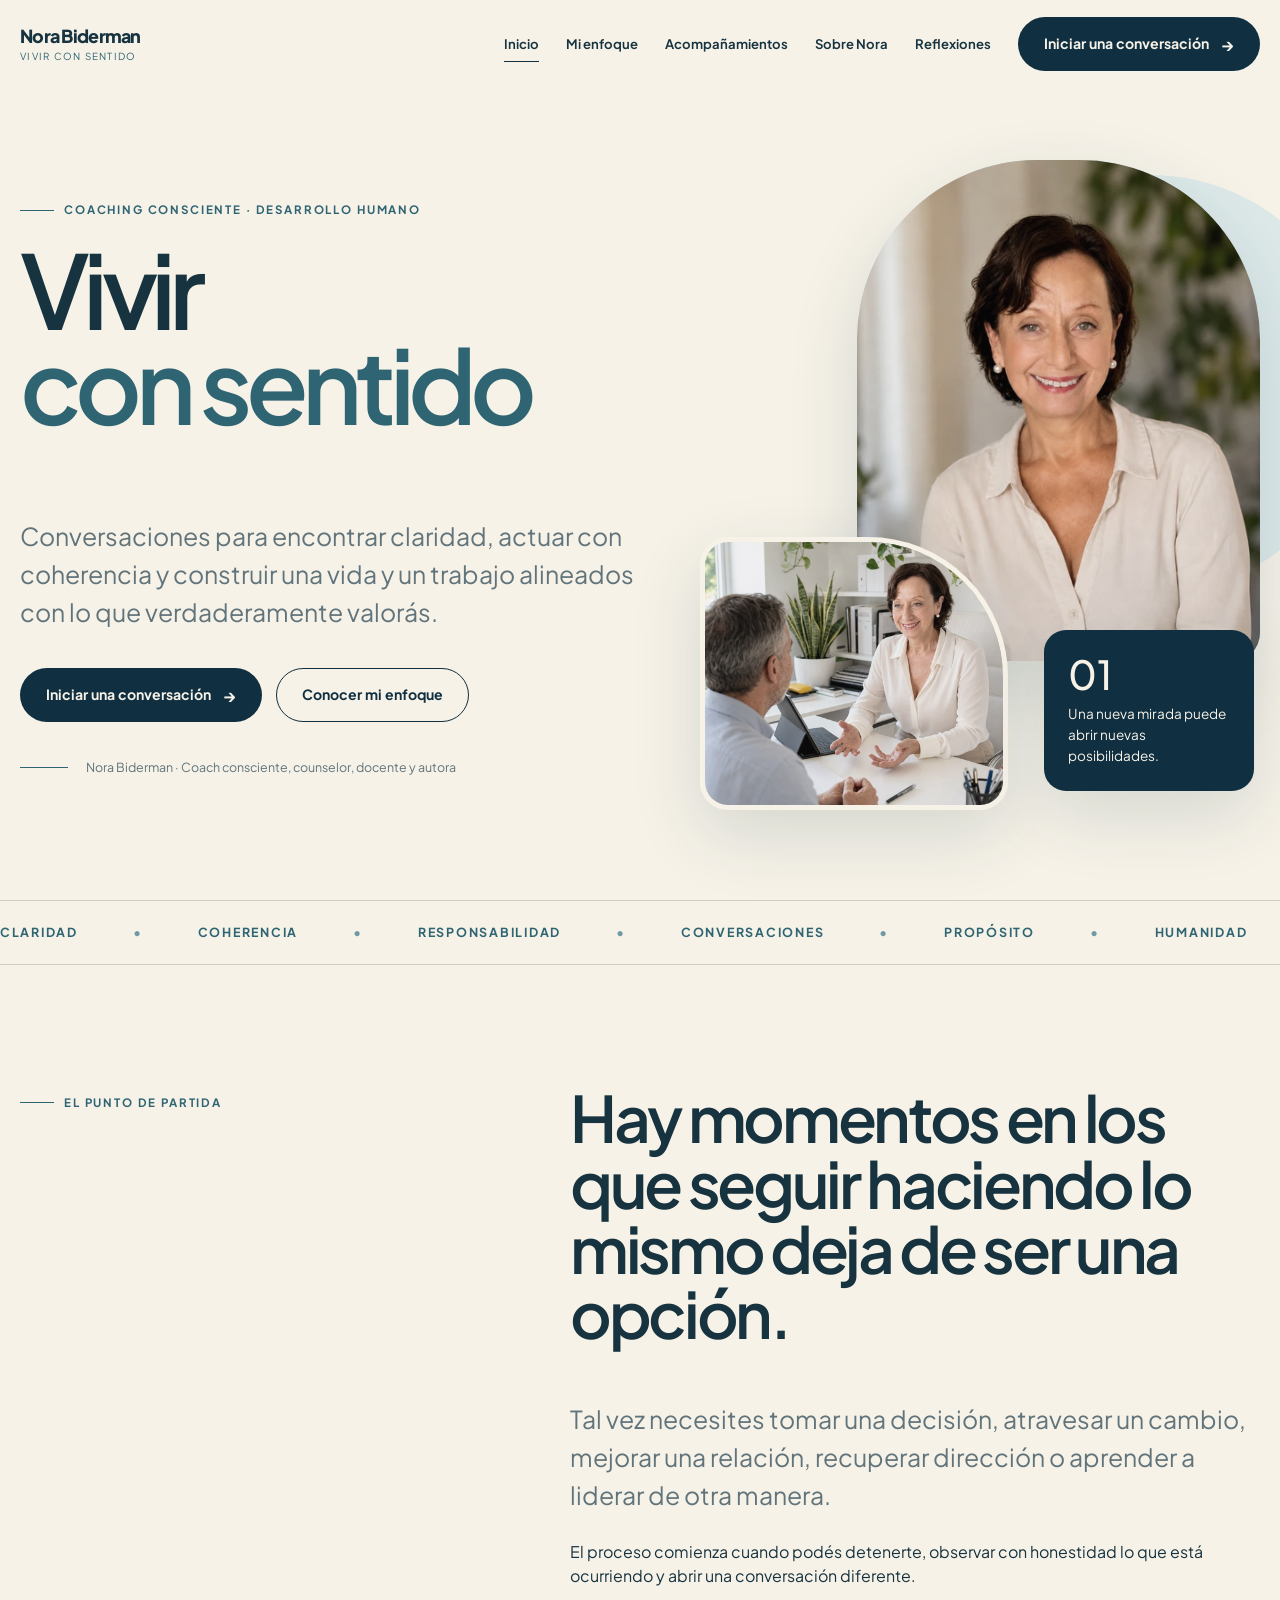
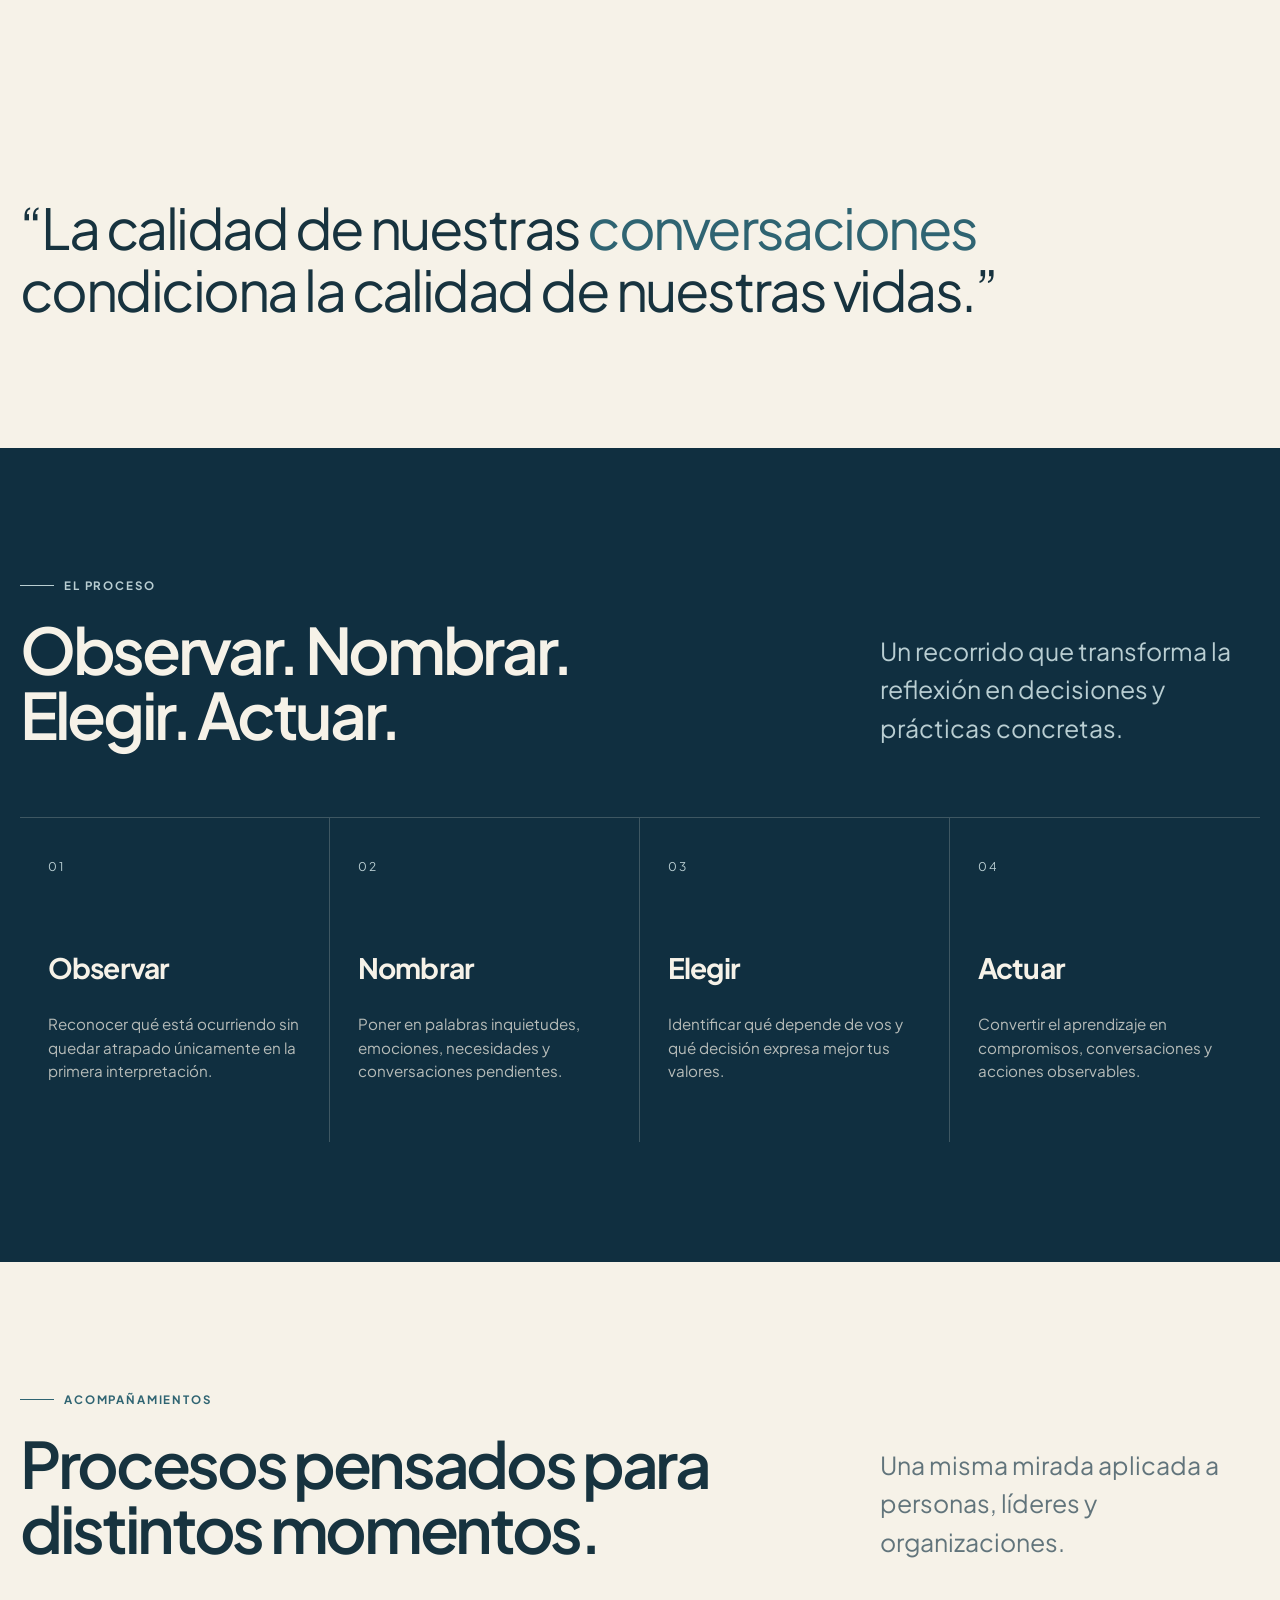
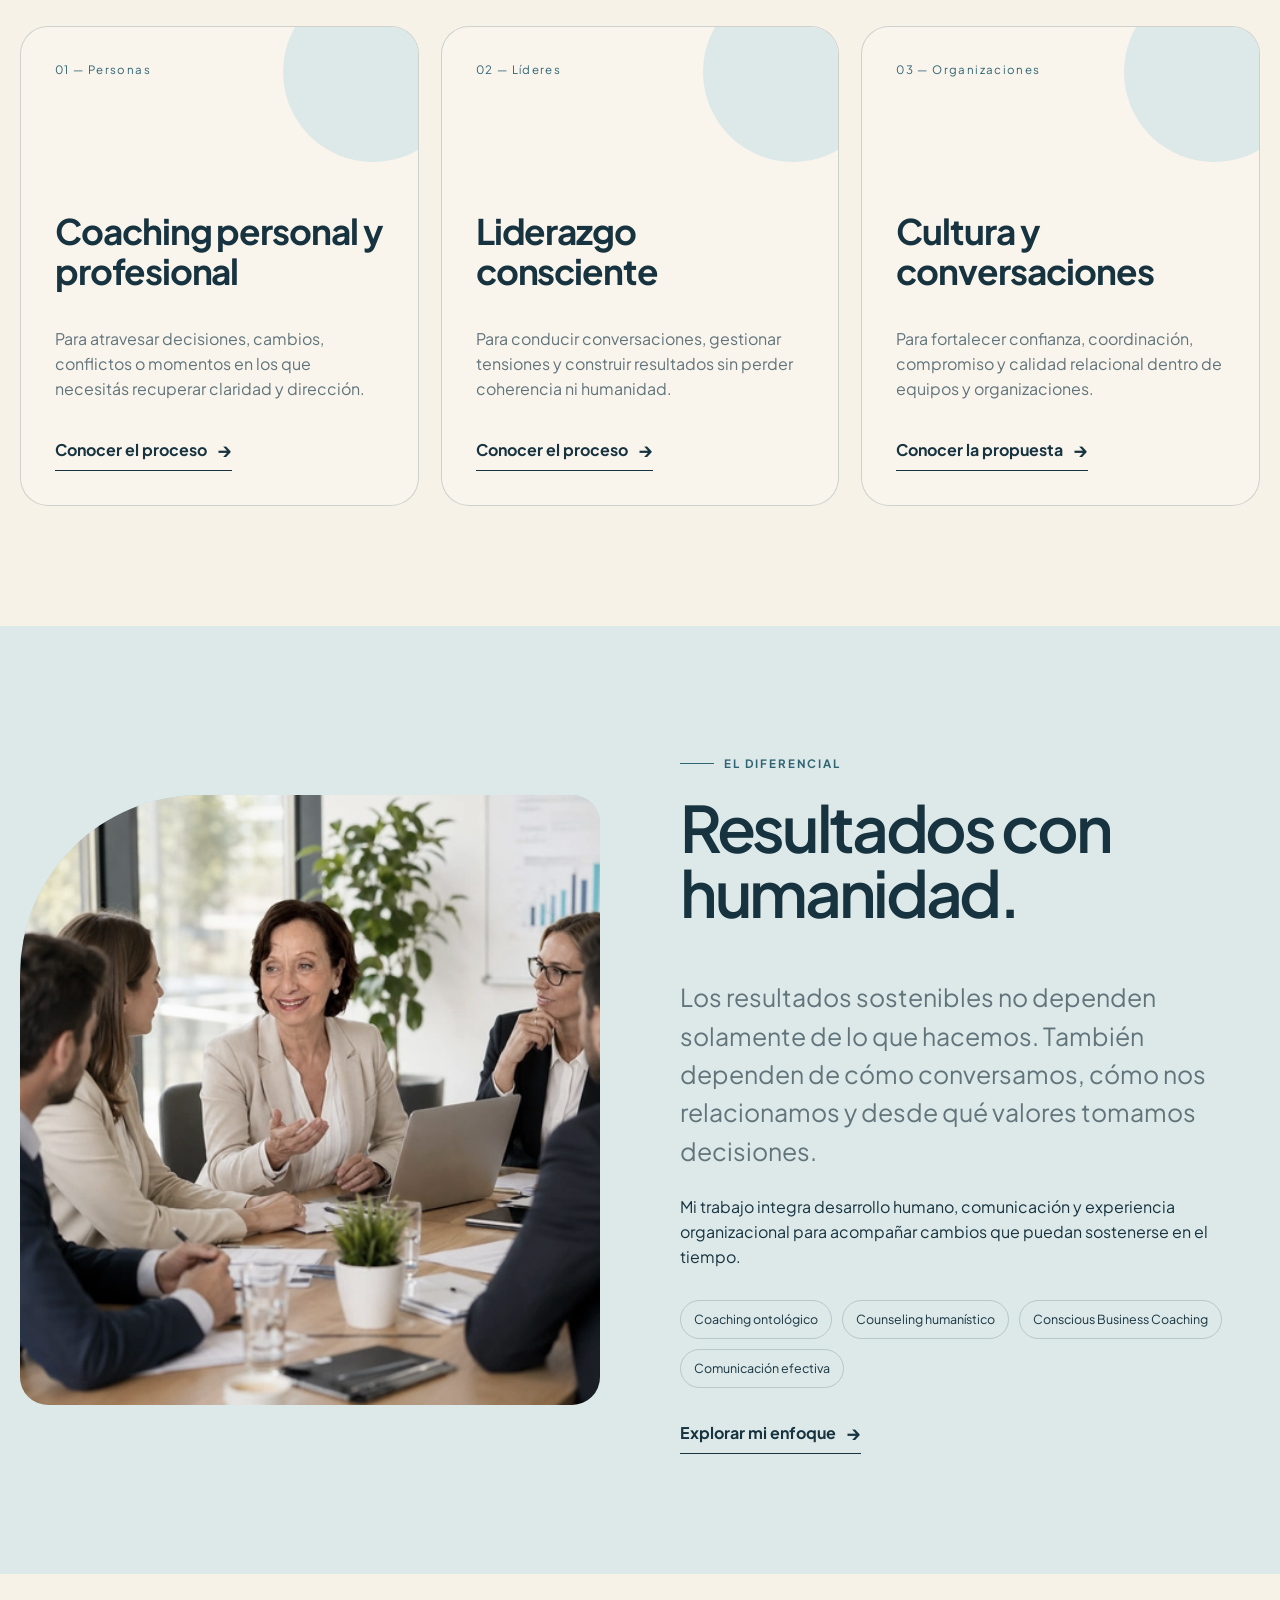
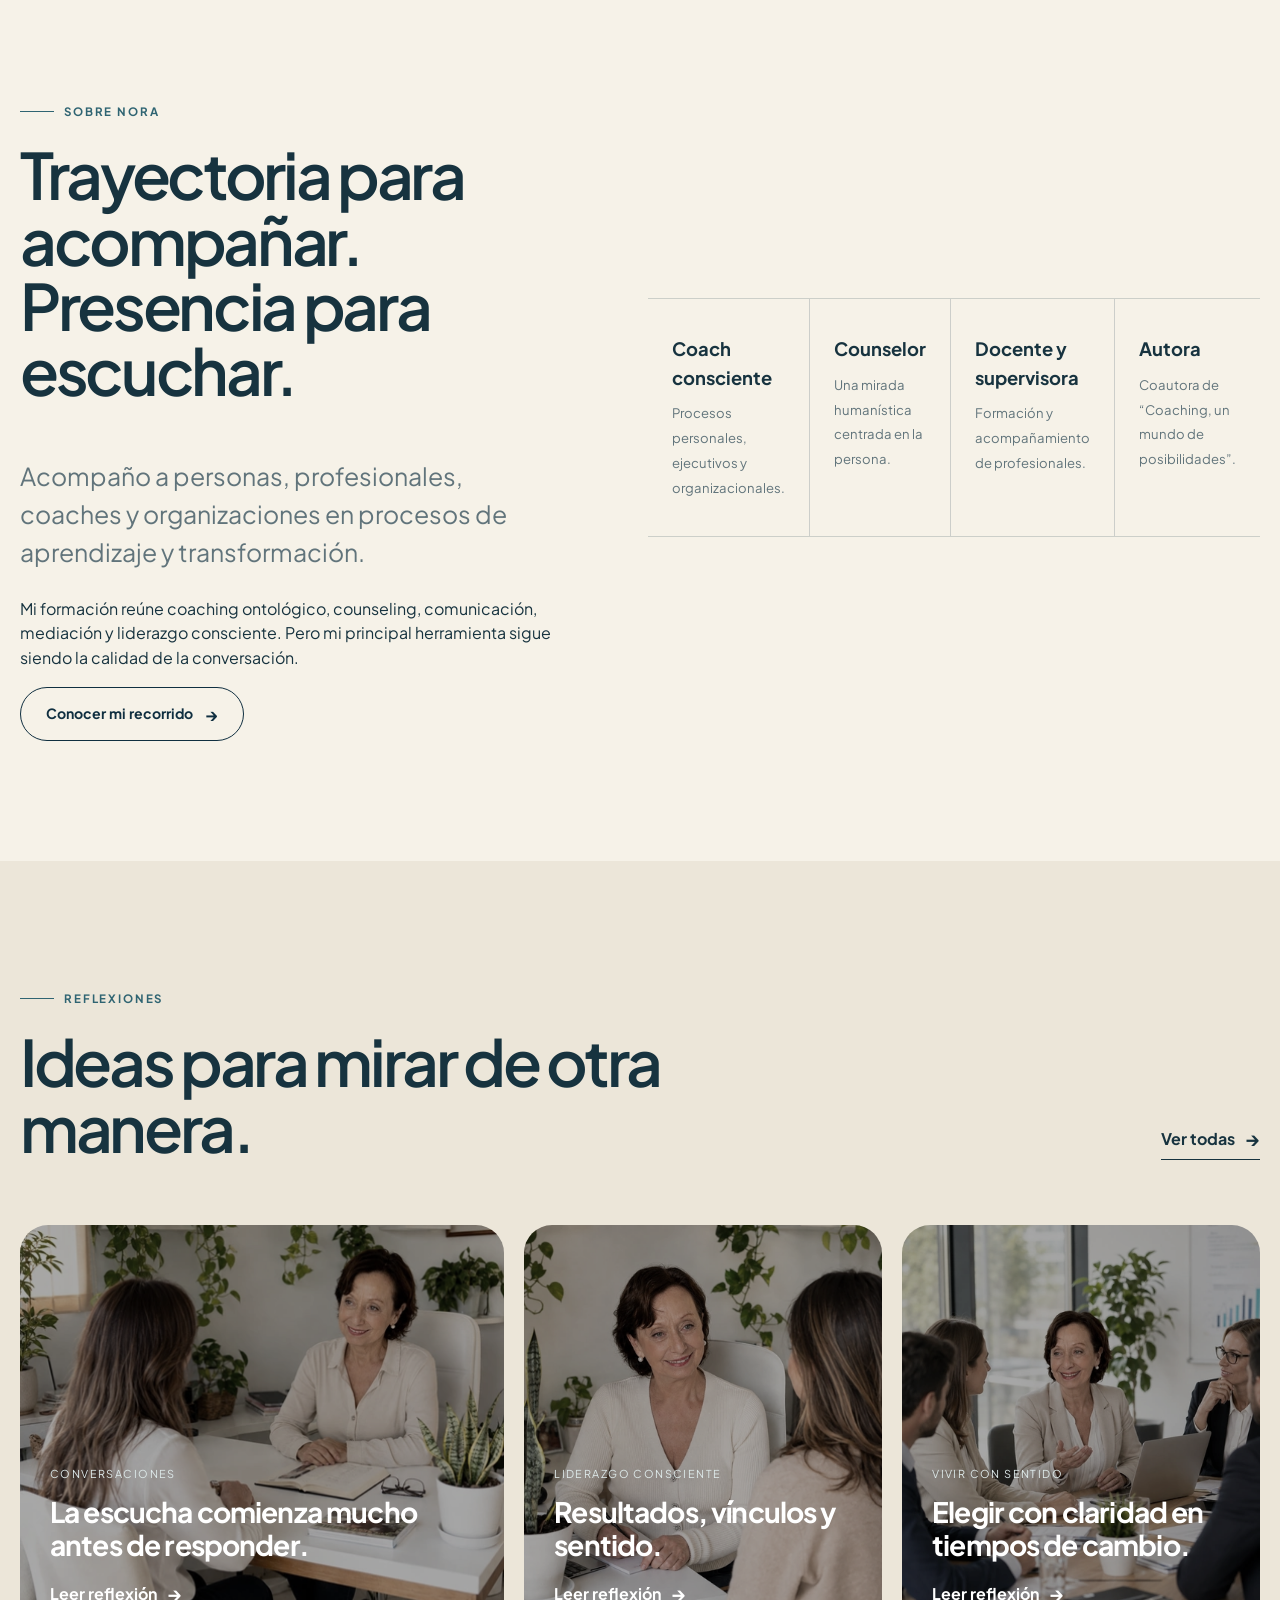
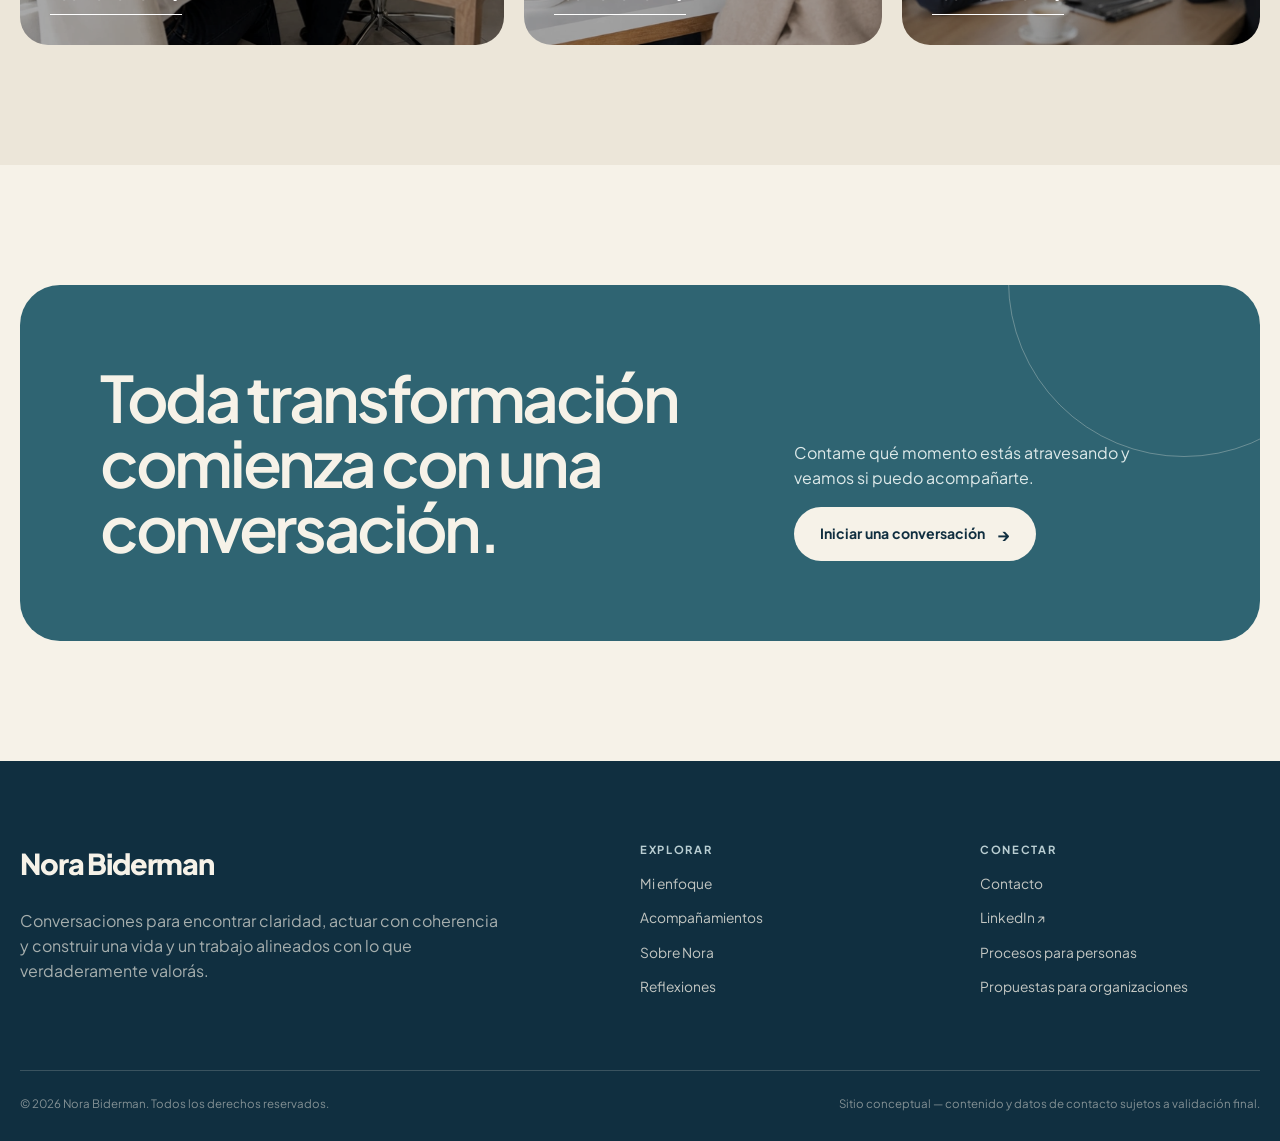
==== commit a0129171: "Add files via upload" ====
--- a/index.html
+++ b/index.html
@@ -2,6 +2,16 @@
 
 <html lang="es-AR">
 <head>
+<!-- Google tag (gtag.js) -->
+<script async src="https://www.googletagmanager.com/gtag/js?id=G-JJ7DZNY920"></script>
+<script>
+  window.dataLayer = window.dataLayer || [];
+  function gtag(){dataLayer.push(arguments);}
+  gtag('js', new Date());
+
+  gtag('config', 'G-JJ7DZNY920');
+</script>
+
 <meta charset="utf-8"/>
 <meta content="width=device-width, initial-scale=1" name="viewport"/>
 <title>Nora Biderman | Coaching consciente y desarrollo humano</title>
--- a/styles.css
+++ b/styles.css
@@ -253,10 +253,18 @@
 }
 
 @media (max-width: 640px) {
-  .container { width: min(calc(100% - 28px), var(--max)); }
+  .container { width: min(calc(100% - 48px), var(--max)); }
   .section { padding: 82px 0; }
   .navbar { height: 74px; }
-  h1 { font-size: clamp(3.1rem, 17vw, 5rem); }
+  h1 { font-size: clamp(3rem, 15vw, 4.6rem); }
+  .inner-hero-grid > * { min-width: 0; }
+  .inner-hero h1 {
+    max-width: 100%;
+    font-size: clamp(2.85rem, 13.5vw, 4.15rem);
+    line-height: .96;
+    letter-spacing: -.055em;
+    overflow-wrap: break-word;
+  }
   h2 { font-size: clamp(2.25rem, 11vw, 3.7rem); }
   .hero { min-height: auto; padding-top: 120px; }
   .hero-grid { gap: 40px; }
@@ -266,6 +274,21 @@
   .hero-note { width: 170px; padding: 18px; font-size: .72rem; }
   .hero-note strong { font-size: 2rem; }
   .section-head { align-items: flex-start; flex-direction: column; }
+  /* Mobile stacking fix: decorative service orb always stays behind card copy */
+  .service-card {
+    isolation: isolate;
+  }
+  .service-card .service-orb {
+    z-index: 0 !important;
+    pointer-events: none;
+  }
+  .service-card .num,
+  .service-card h3,
+  .service-card p,
+  .service-card .text-link {
+    position: relative;
+    z-index: 5 !important;
+  }
   .method-grid, .process-steps, .reflection-grid, .article-list, .principles-grid, .form-row { grid-template-columns: 1fr; }
   .method-card, .method-card:nth-child(2) { border-right: 0; border-bottom: 1px solid rgba(246,242,232,.2); }
   .principle:nth-child(odd) { border-right: 0; }
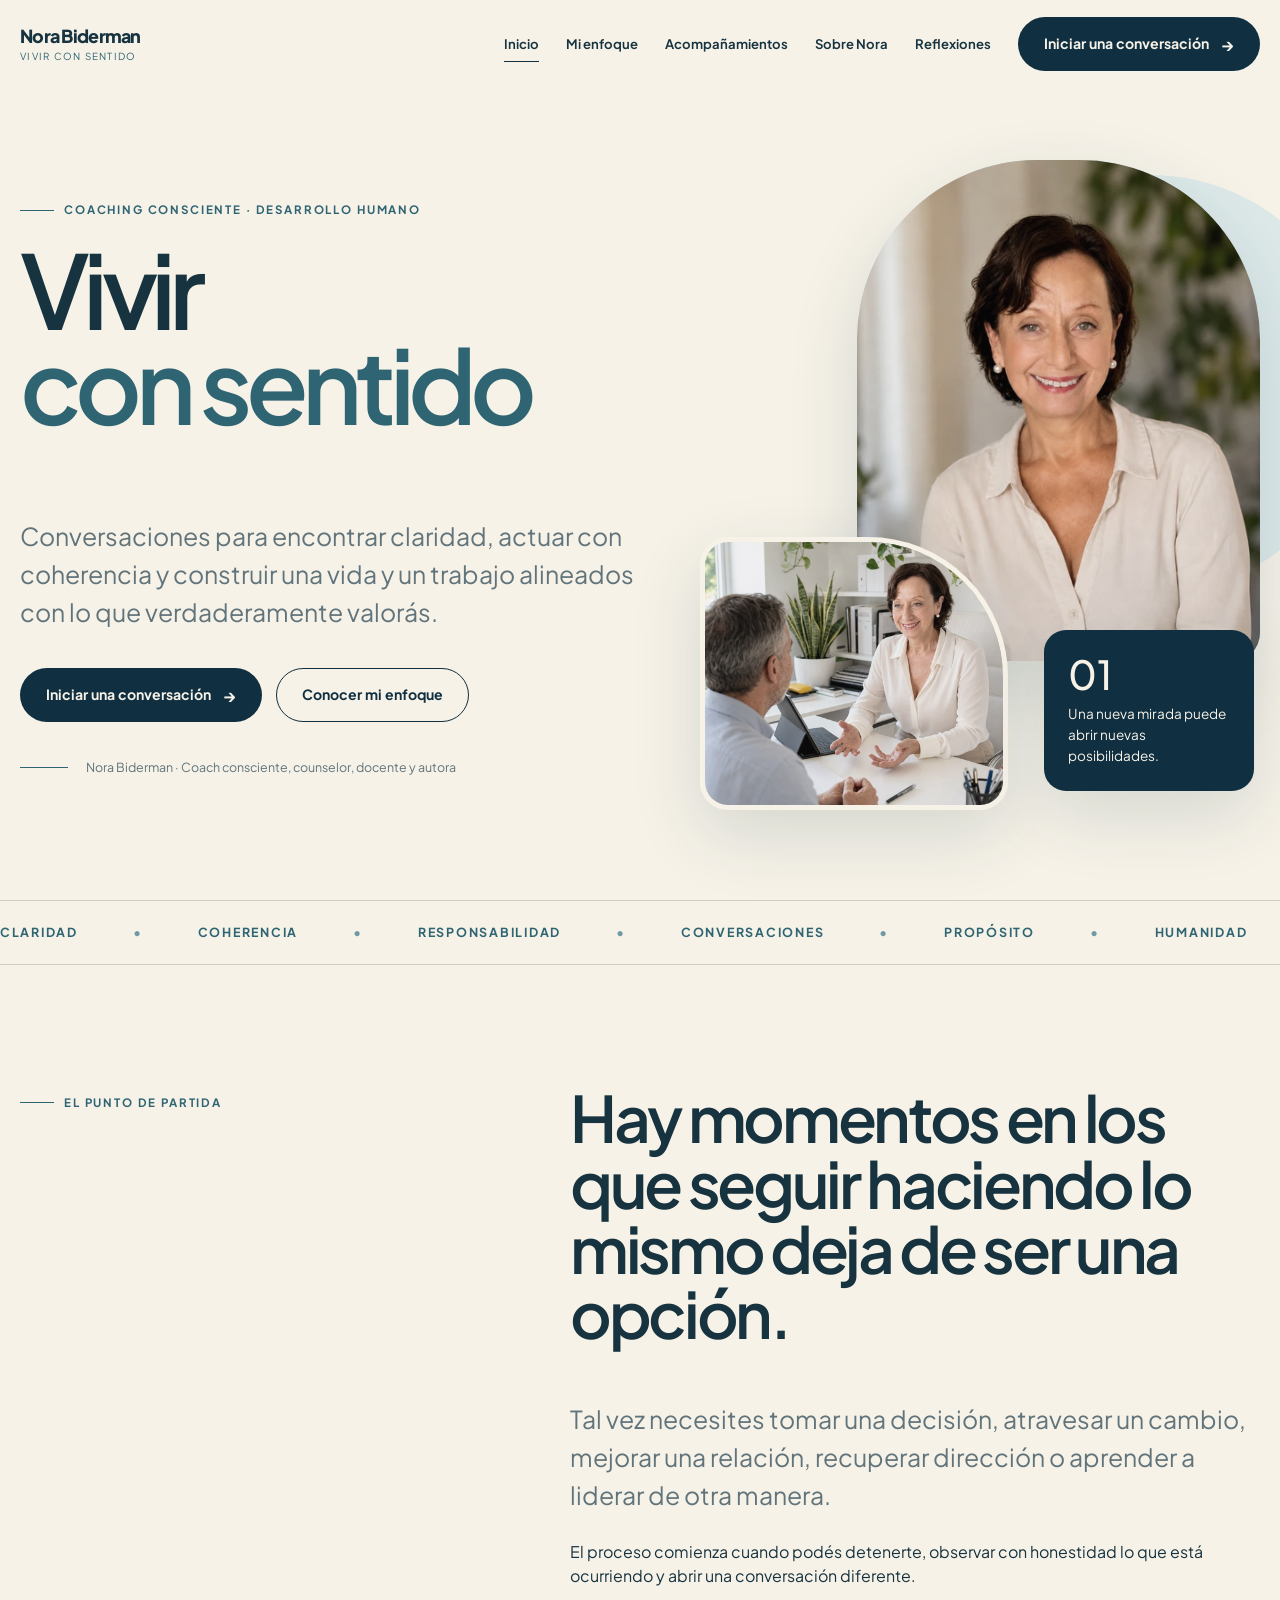
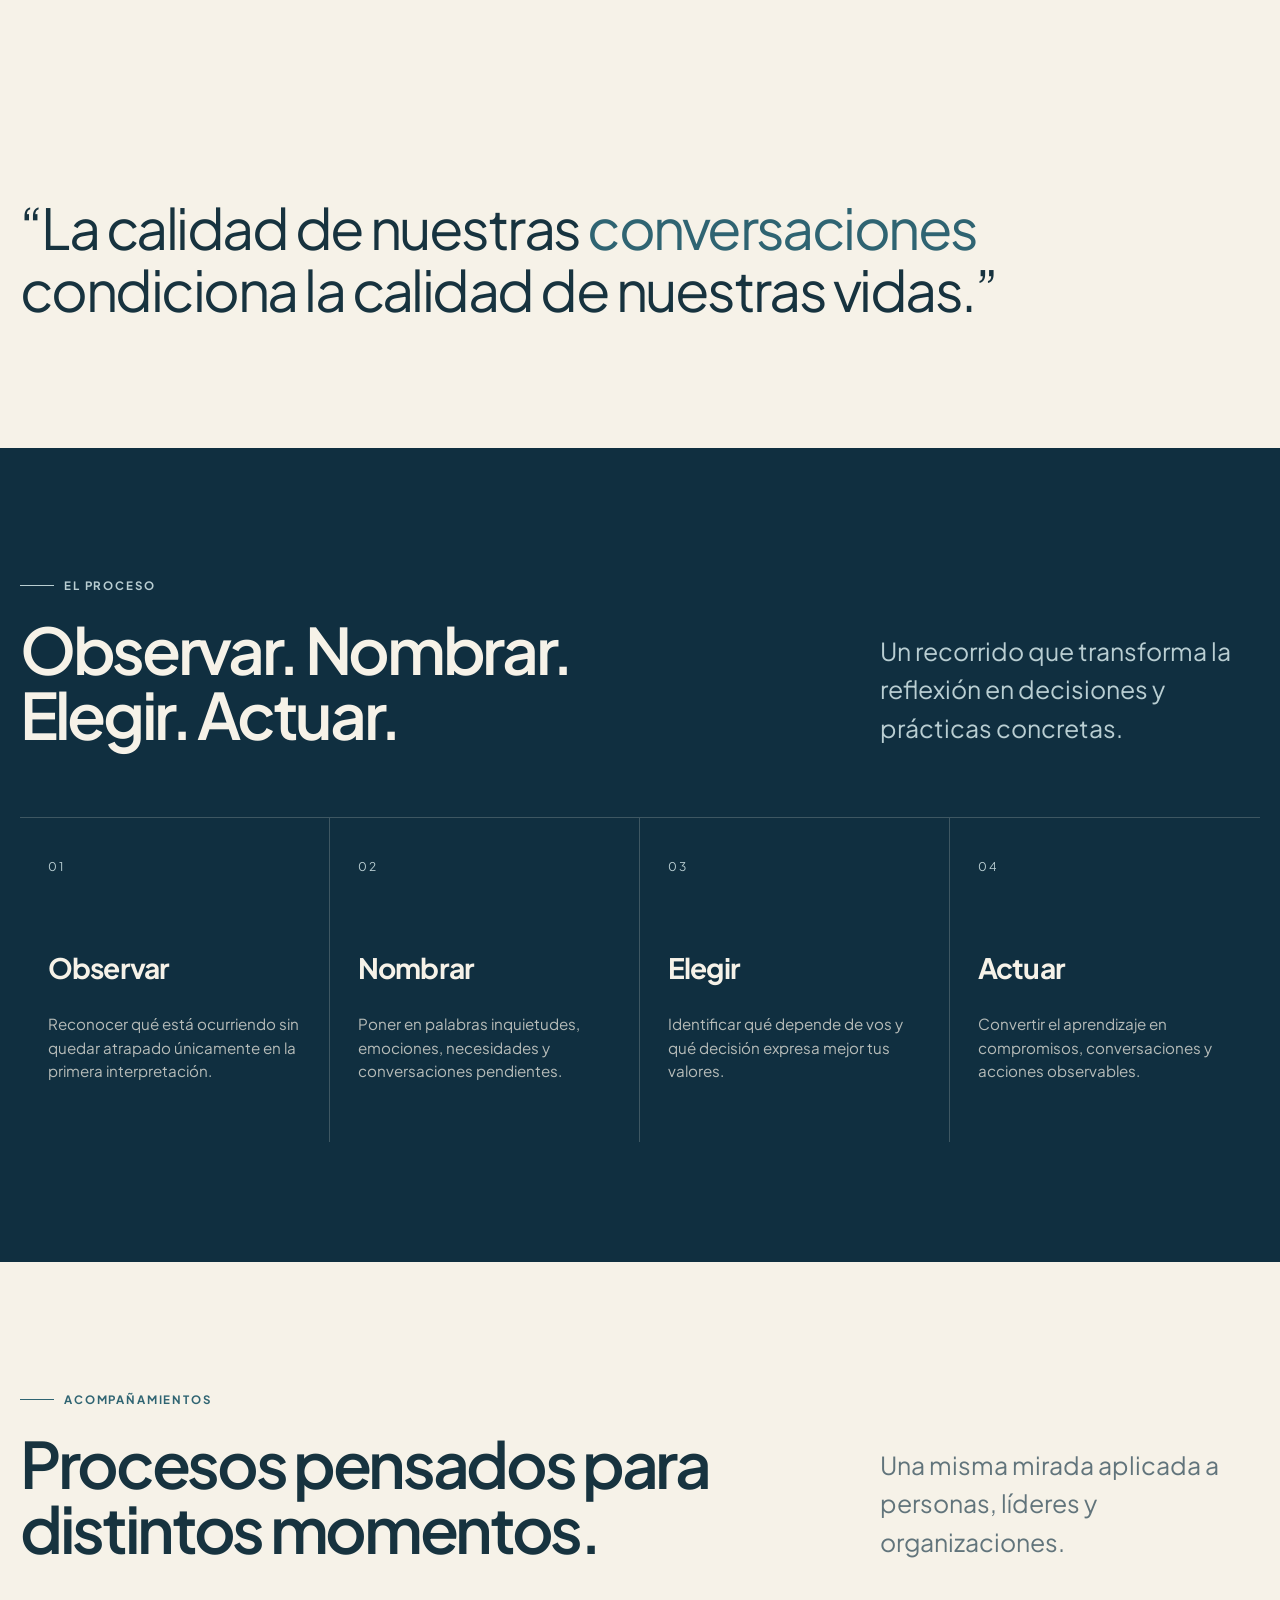
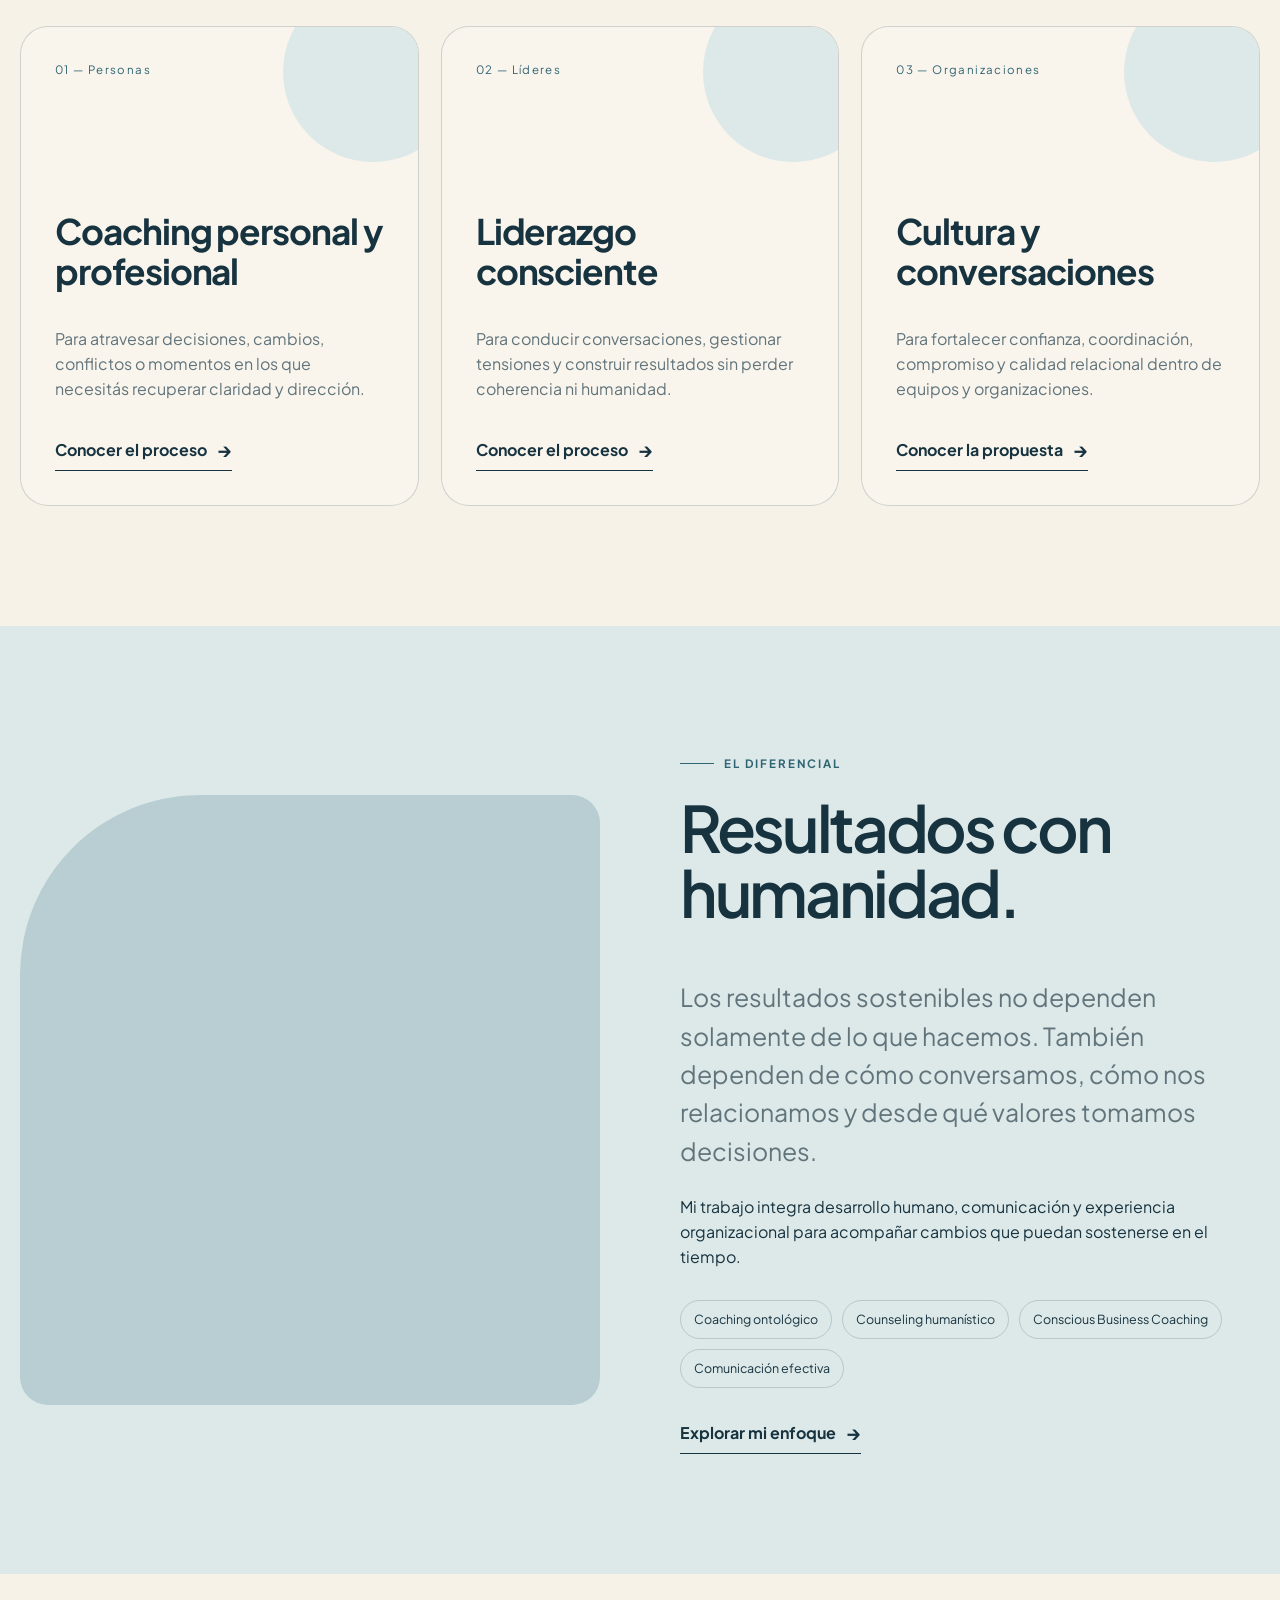
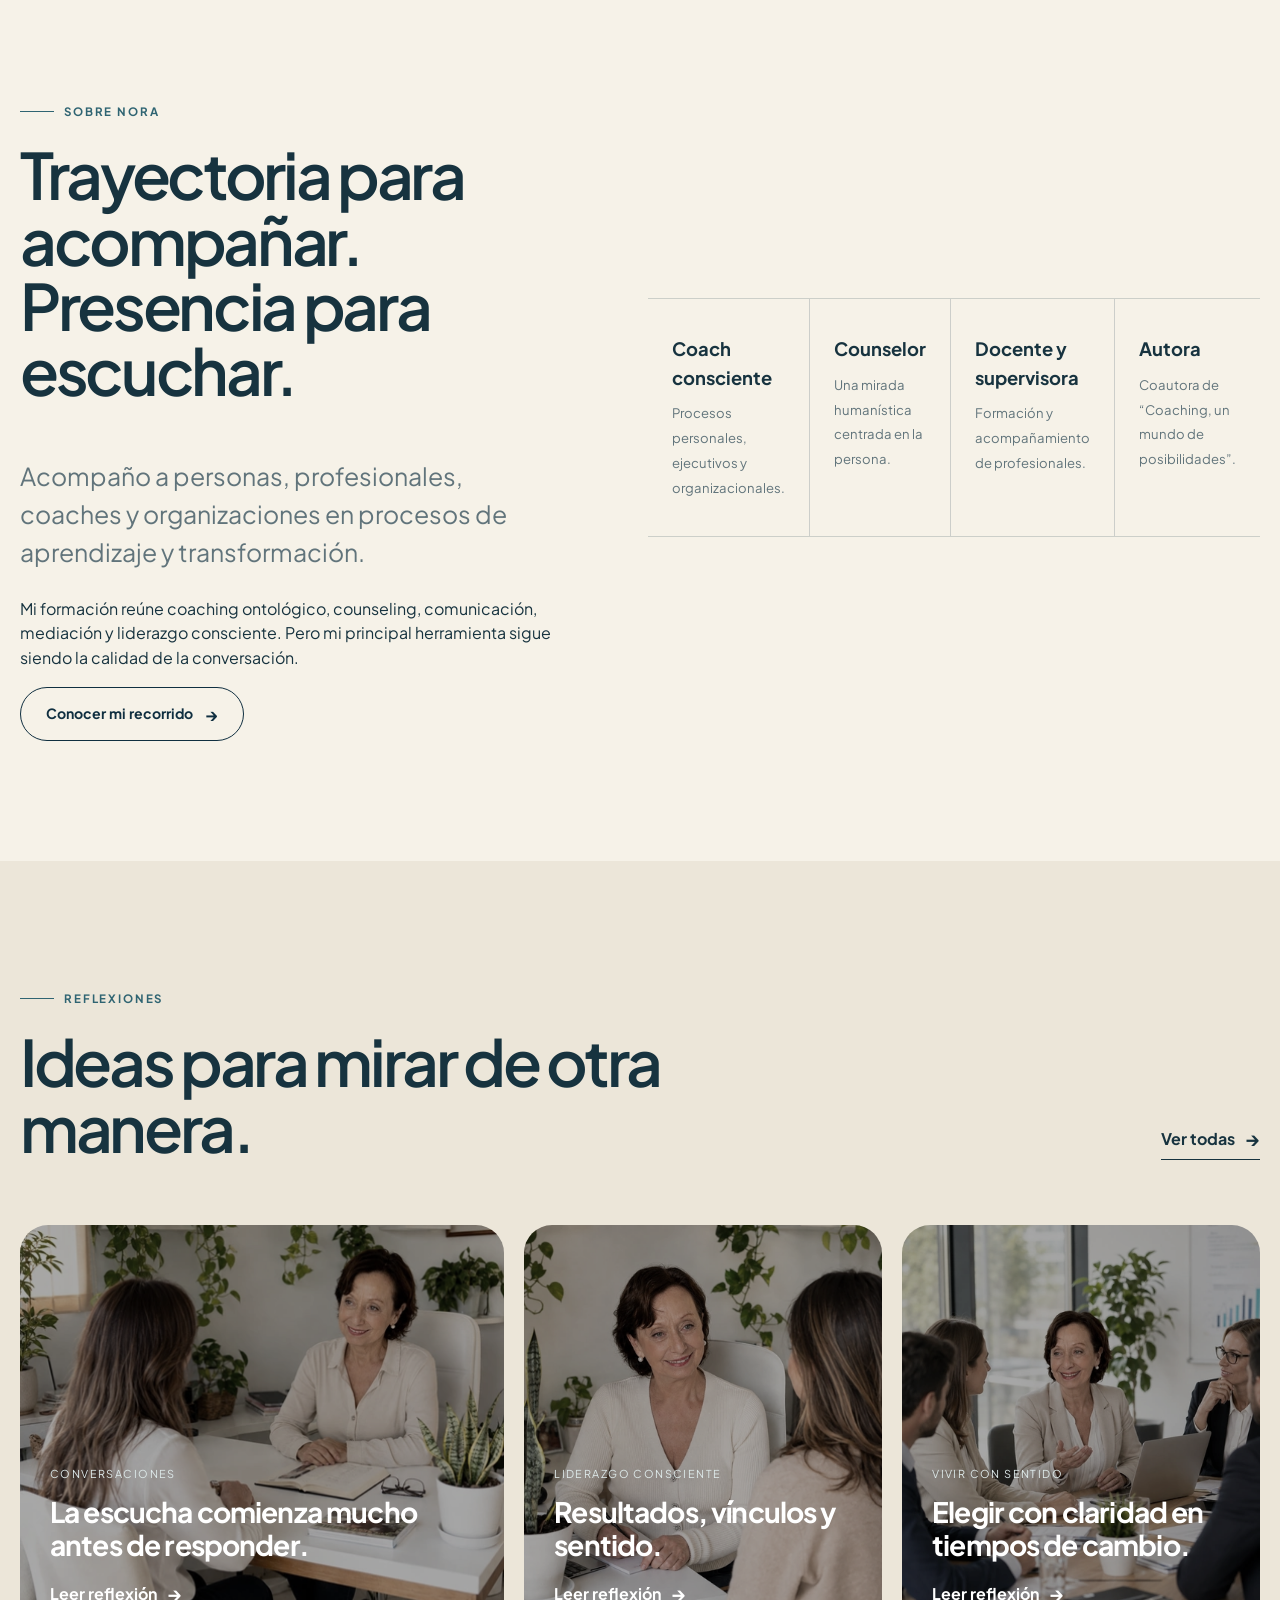
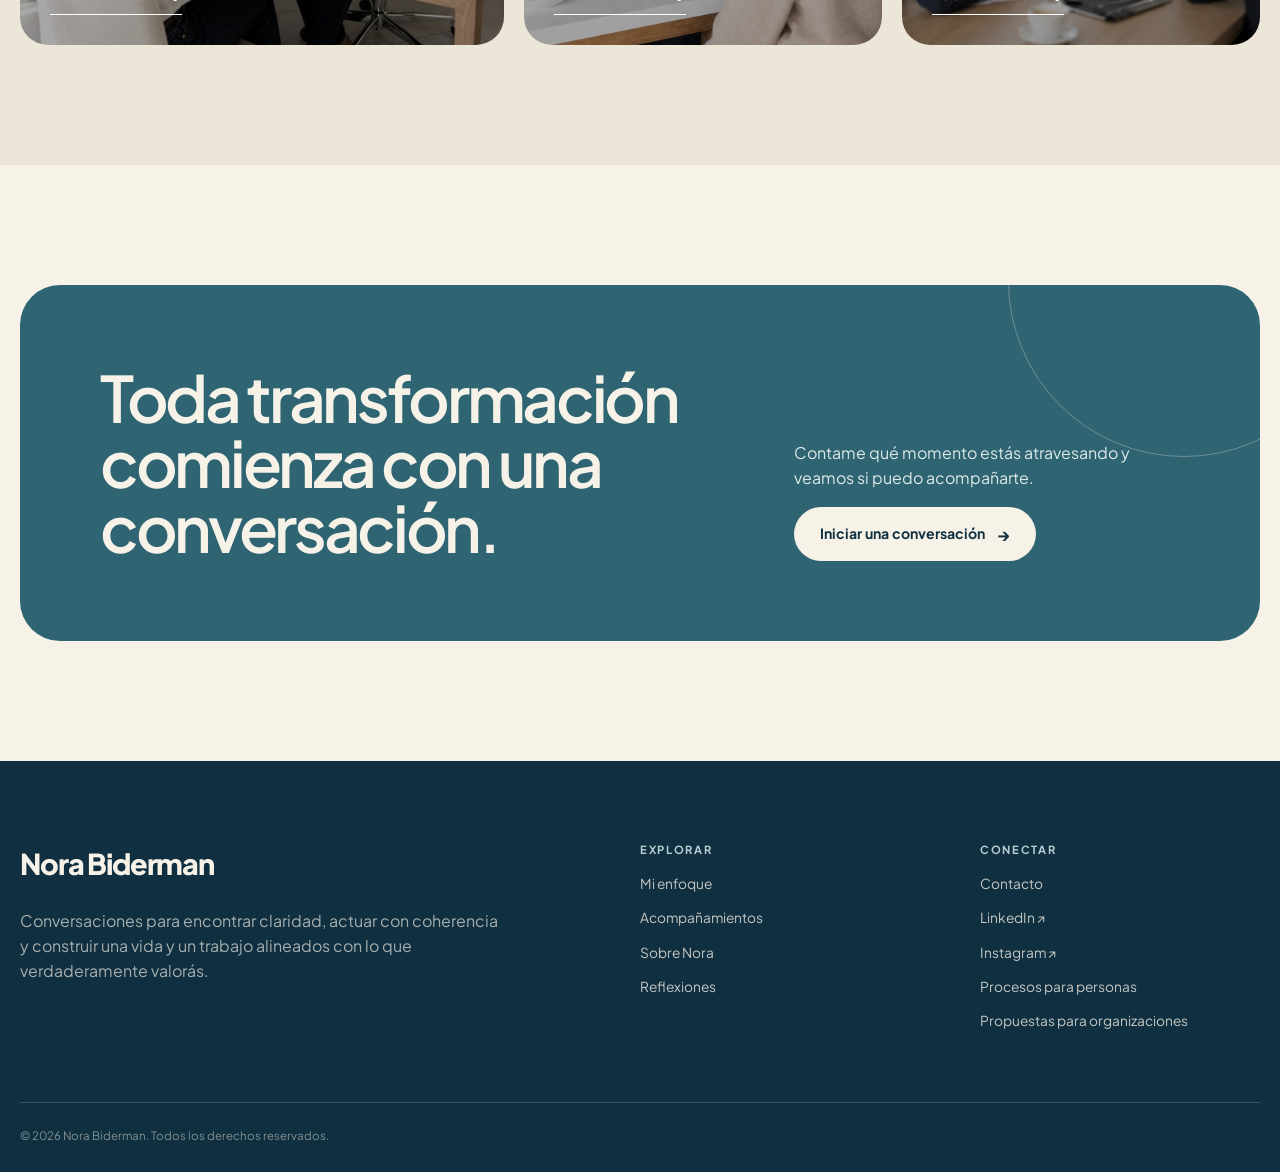
==== commit b42f22c1: "Add files via upload" ====
--- a/index.html
+++ b/index.html
@@ -264,13 +264,13 @@
 <h4>Conectar</h4>
 <a href="contacto.html">Contacto</a>
 <a href="https://ar.linkedin.com/in/nora-biderman-a055889" rel="noreferrer" target="_blank">LinkedIn ↗</a>
+            <a href="https://www.instagram.com/norabiderman.coaching/" target="_blank" rel="noopener noreferrer">Instagram ↗</a>
 <a href="contacto.html">Procesos para personas</a>
 <a href="contacto.html">Propuestas para organizaciones</a>
 </div>
 </div>
 <div class="footer-bottom">
 <span>© 2026 Nora Biderman. Todos los derechos reservados.</span>
-<span>Sitio conceptual — contenido y datos de contacto sujetos a validación final.</span>
 </div>
 </div>
 </footer>
